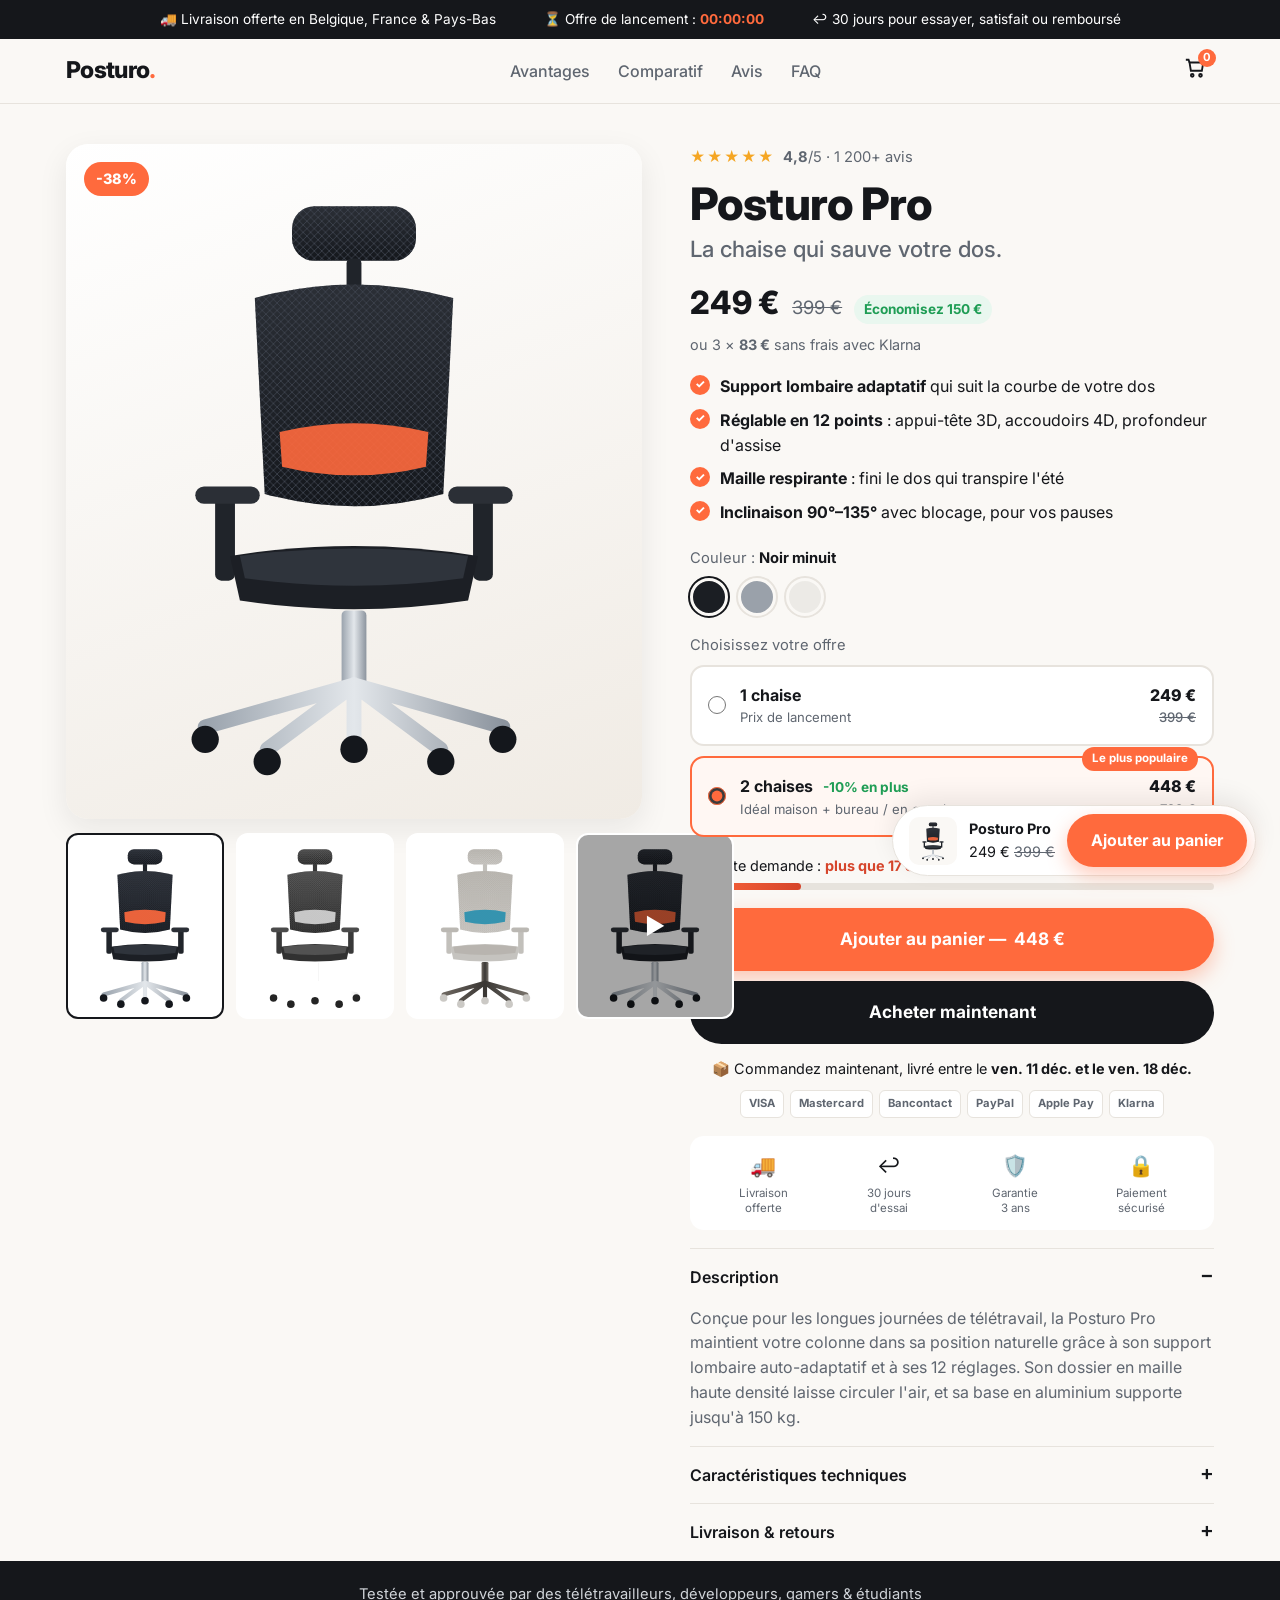
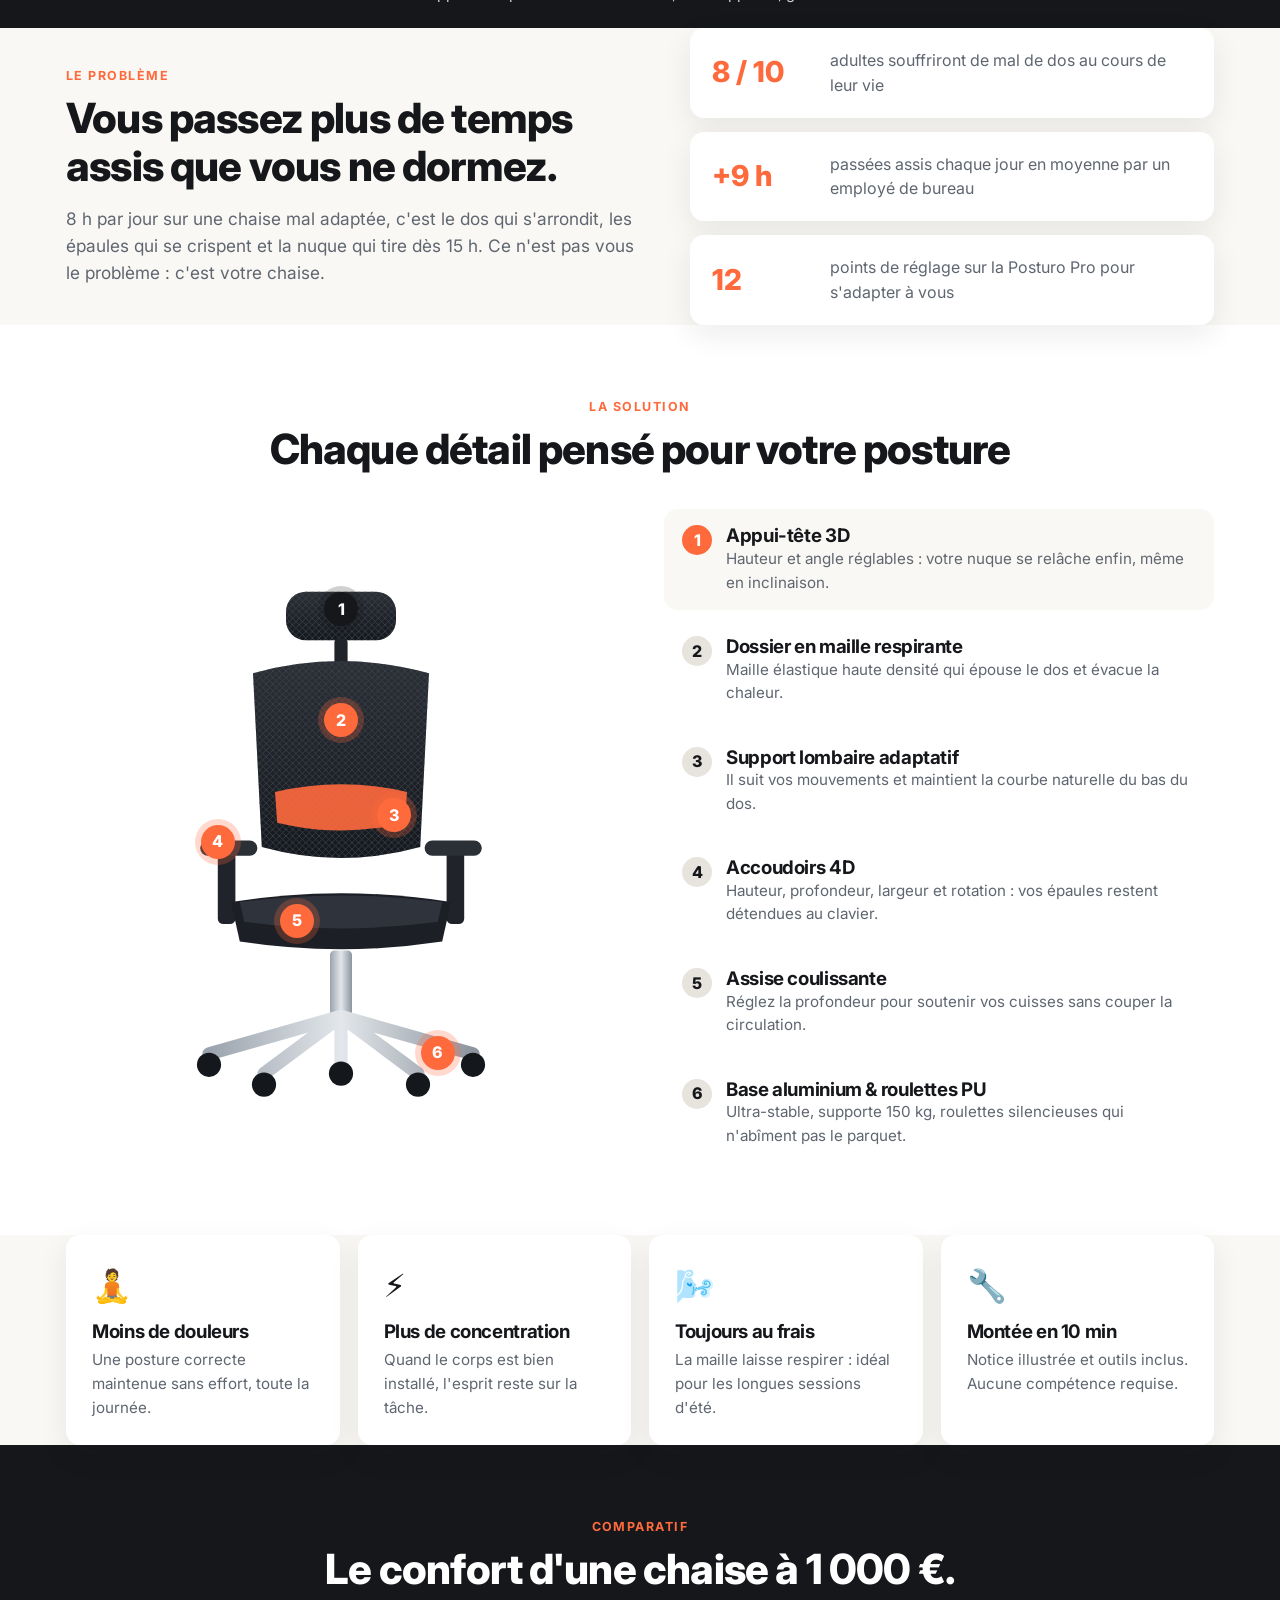
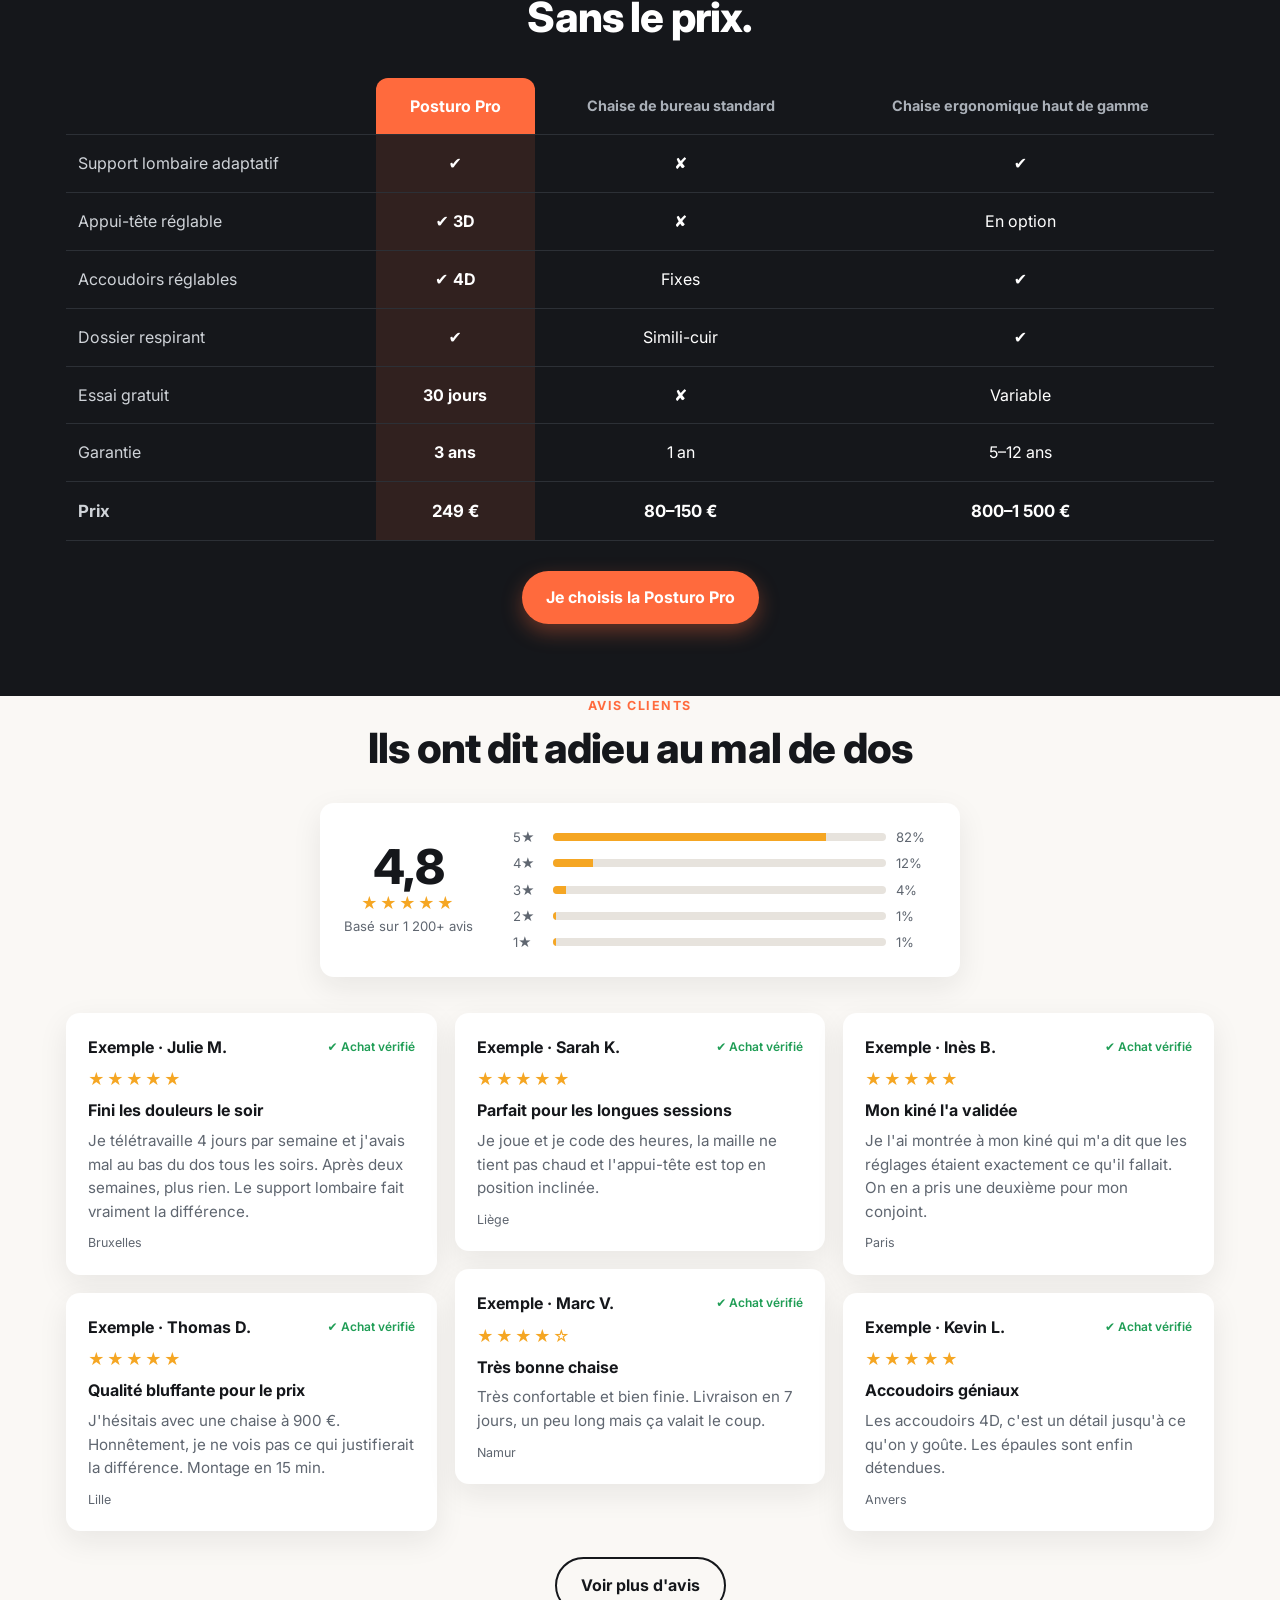
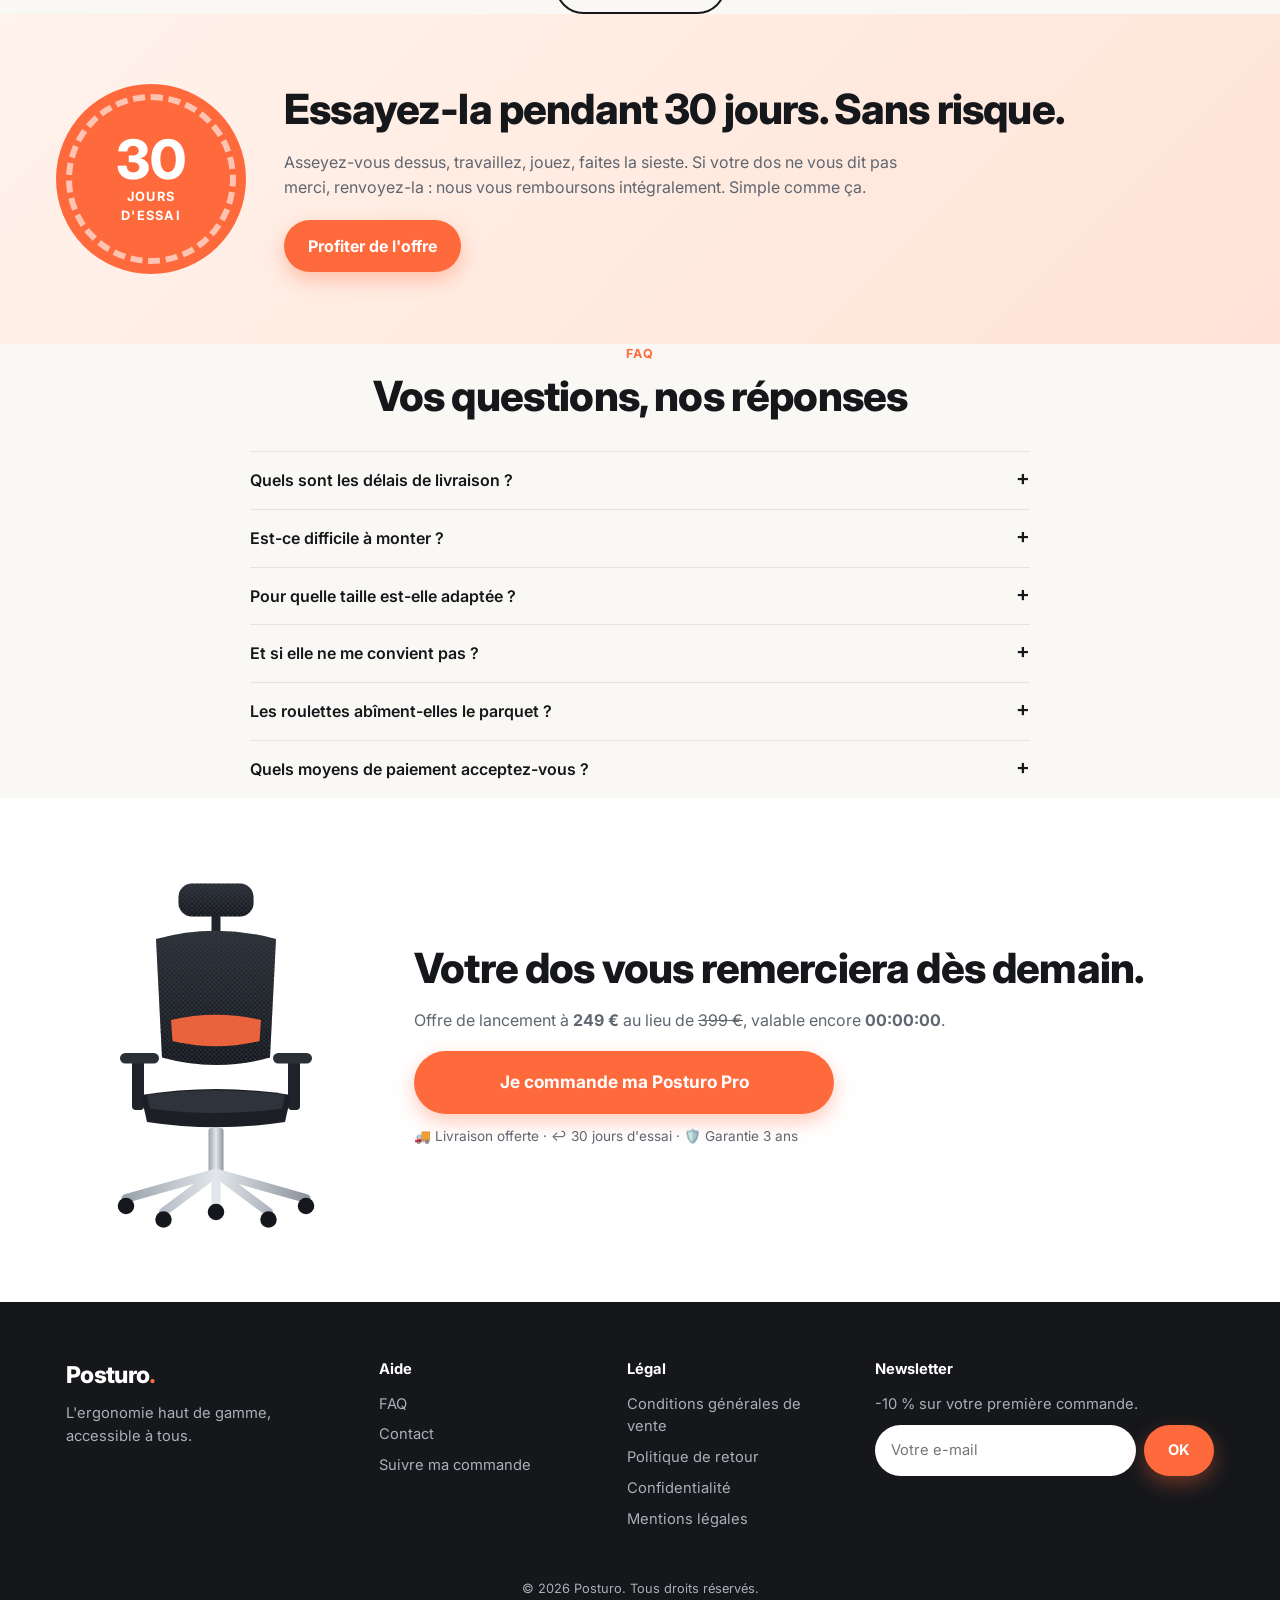
==== index.html @ 5ea4affa "Landing page prototype for ergonomic chair (paused) Co-Authored-By: Claude Opus 5.5 <noreply@anthrop" ====
<!doctype html>
<html lang="fr">
<head>
  <meta charset="utf-8">
  <meta name="viewport" content="width=device-width, initial-scale=1">
  <title>Posturo Pro — Chaise de bureau ergonomique</title>
  <meta name="description" content="Posturo Pro : la chaise de bureau ergonomique réglable en 12 points. Support lombaire adaptatif, appui-tête 3D, accoudoirs 4D. Livraison offerte, 30 jours d'essai, garantie 3 ans.">
  <meta property="og:title" content="Posturo Pro — Dites adieu au mal de dos">
  <meta property="og:description" content="Le confort d'une chaise à 1 000 €, sans le prix. Livraison offerte & 30 jours d'essai.">
  <meta property="og:image" content="assets/chair.svg">
  <link rel="icon" href="assets/chair.svg">
  <link rel="preconnect" href="https://fonts.googleapis.com">
  <link rel="preconnect" href="https://fonts.gstatic.com" crossorigin>
  <link href="https://fonts.googleapis.com/css2?family=Inter:wght@400;500;600;700;800&display=swap" rel="stylesheet">
  <link rel="stylesheet" href="styles.css">
</head>
<body>

  <!-- ===== Barre d'annonce ===== -->
  <div class="announce">
    <div class="announce__track">
      <span>🚚 Livraison offerte en Belgique, France &amp; Pays-Bas</span>
      <span>⏳ Offre de lancement : <strong data-countdown>--:--:--</strong></span>
      <span>↩️ 30 jours pour essayer, satisfait ou remboursé</span>
    </div>
  </div>

  <!-- ===== Header ===== -->
  <header class="header">
    <div class="container header__inner">
      <a href="#" class="logo">Posturo<span>.</span></a>
      <nav class="nav">
        <a href="#avantages">Avantages</a>
        <a href="#comparatif">Comparatif</a>
        <a href="#avis">Avis</a>
        <a href="#faq">FAQ</a>
      </nav>
      <button class="cart-btn" data-open-cart aria-label="Ouvrir le panier">
        <svg width="22" height="22" viewBox="0 0 24 24" fill="none" stroke="currentColor" stroke-width="2"><path d="M6 6h15l-1.5 9h-12z"/><path d="M6 6 5 3H2"/><circle cx="9" cy="20" r="1.5"/><circle cx="18" cy="20" r="1.5"/></svg>
        <span class="cart-count" data-cart-count>0</span>
      </button>
    </div>
  </header>

  <main>
    <!-- ===== Bloc produit (hero) ===== -->
    <section class="product container" id="acheter">
      <div class="gallery">
        <div class="gallery__main" data-gallery-main>
          <span class="badge badge--sale" data-discount-badge>-38%</span>
          <img src="assets/chair.svg" alt="Chaise ergonomique Posturo Pro" data-main-img>
        </div>
        <div class="gallery__thumbs">
          <button class="thumb is-active" data-thumb="assets/chair.svg"><img src="assets/chair.svg" alt=""></button>
          <button class="thumb" data-thumb="assets/chair.svg"><img src="assets/chair.svg" alt="" style="filter:hue-rotate(0) grayscale(1) brightness(1.6)"></button>
          <button class="thumb" data-thumb="assets/chair.svg"><img src="assets/chair.svg" alt="" style="filter:invert(.85)"></button>
          <button class="thumb thumb--video" data-thumb="assets/chair.svg"><img src="assets/chair.svg" alt=""><span>▶</span></button>
        </div>
      </div>

      <div class="buybox">
        <a href="#avis" class="rating">
          <span class="stars">★★★★★</span>
          <span><strong data-rating>4,8</strong>/5 · <span data-review-count>1 200+</span> avis</span>
        </a>
        <h1>Posturo Pro<br><span>La chaise qui sauve votre dos.</span></h1>

        <div class="price">
          <span class="price__now" data-price>249 €</span>
          <span class="price__old" data-compare>399 €</span>
          <span class="price__save" data-save>Économisez 150 €</span>
        </div>
        <p class="klarna">ou 3 × <strong data-installment>83,00 €</strong> sans frais avec Klarna</p>

        <ul class="bullets">
          <li><b>Support lombaire adaptatif</b> qui suit la courbe de votre dos</li>
          <li><b>Réglable en 12 points</b> : appui-tête 3D, accoudoirs 4D, profondeur d'assise</li>
          <li><b>Maille respirante</b> : fini le dos qui transpire l'été</li>
          <li><b>Inclinaison 90°–135°</b> avec blocage, pour vos pauses</li>
        </ul>

        <div class="option">
          <div class="option__label">Couleur : <strong data-color-name>Noir minuit</strong></div>
          <div class="swatches">
            <button class="swatch is-active" style="--c:#1b1e23" data-color="Noir minuit" data-filter="none" aria-label="Noir minuit"></button>
            <button class="swatch" style="--c:#9aa1aa" data-color="Gris perle" data-filter="grayscale(1) brightness(1.6)" aria-label="Gris perle"></button>
            <button class="swatch" style="--c:#eceae6" data-color="Blanc nordique" data-filter="invert(.85)" aria-label="Blanc nordique"></button>
          </div>
        </div>

        <div class="option">
          <div class="option__label">Choisissez votre offre</div>
          <div class="bundles" data-bundles>
            <label class="bundle">
              <input type="radio" name="bundle" value="1">
              <span class="bundle__body">
                <span class="bundle__title">1 chaise</span>
                <span class="bundle__sub">Prix de lancement</span>
              </span>
              <span class="bundle__price" data-bundle-price="1"></span>
            </label>
            <label class="bundle bundle--best">
              <span class="bundle__tag">Le plus populaire</span>
              <input type="radio" name="bundle" value="2" checked>
              <span class="bundle__body">
                <span class="bundle__title">2 chaises <em>-10% en plus</em></span>
                <span class="bundle__sub">Idéal maison + bureau / en couple</span>
              </span>
              <span class="bundle__price" data-bundle-price="2"></span>
            </label>
          </div>
        </div>

        <div class="stock">
          <div class="stock__text">🔥 Forte demande : <strong>plus que <span data-stock>17</span> en stock</strong> à ce prix</div>
          <div class="stock__bar"><span data-stock-bar></span></div>
        </div>

        <button class="btn btn--primary btn--xl" data-add-to-cart>
          Ajouter au panier — <span data-cta-price>448 €</span>
        </button>
        <button class="btn btn--dark btn--xl" data-buy-now>Acheter maintenant</button>

        <p class="delivery">📦 Commandez maintenant, livré entre le <strong data-eta>--</strong></p>

        <div class="pay-icons" aria-label="Moyens de paiement">
          <span>VISA</span><span>Mastercard</span><span>Bancontact</span><span>PayPal</span><span>Apple Pay</span><span>Klarna</span>
        </div>

        <div class="mini-trust">
          <div>🚚<span>Livraison<br>offerte</span></div>
          <div>↩️<span>30 jours<br>d'essai</span></div>
          <div>🛡️<span>Garantie<br>3 ans</span></div>
          <div>🔒<span>Paiement<br>sécurisé</span></div>
        </div>

        <details class="acc" open>
          <summary>Description</summary>
          <p>Conçue pour les longues journées de télétravail, la Posturo Pro maintient votre colonne dans sa position naturelle grâce à son support lombaire auto-adaptatif et à ses 12 réglages. Son dossier en maille haute densité laisse circuler l'air, et sa base en aluminium supporte jusqu'à 150 kg.</p>
        </details>
        <details class="acc">
          <summary>Caractéristiques techniques</summary>
          <table class="specs" data-specs></table>
        </details>
        <details class="acc">
          <summary>Livraison &amp; retours</summary>
          <p>Expédition sous 24–48 h, livraison suivie offerte. Montage en 10 minutes, outils inclus. Vous avez 30 jours après réception pour la tester : si elle ne vous convient pas, on vous rembourse.</p>
        </details>
      </div>
    </section>

    <!-- ===== Logos / réassurance ===== -->
    <section class="press">
      <div class="container press__inner">
        <span>Testée et approuvée par des télétravailleurs, développeurs, gamers &amp; étudiants</span>
      </div>
    </section>

    <!-- ===== Problème / agitation ===== -->
    <section class="pain container">
      <div class="pain__text">
        <p class="eyebrow">Le problème</p>
        <h2>Vous passez plus de temps assis que vous ne dormez.</h2>
        <p>8 h par jour sur une chaise mal adaptée, c'est le dos qui s'arrondit, les épaules qui se crispent et la nuque qui tire dès 15 h. Ce n'est pas vous le problème : c'est votre chaise.</p>
      </div>
      <div class="pain__stats">
        <div class="stat"><strong>8 / 10</strong><span>adultes souffriront de mal de dos au cours de leur vie</span></div>
        <div class="stat"><strong>+9 h</strong><span>passées assis chaque jour en moyenne par un employé de bureau</span></div>
        <div class="stat"><strong>12</strong><span>points de réglage sur la Posturo Pro pour s'adapter à vous</span></div>
      </div>
    </section>

    <!-- ===== Avantages avec points interactifs ===== -->
    <section class="features" id="avantages">
      <div class="container">
        <p class="eyebrow center">La solution</p>
        <h2 class="center">Chaque détail pensé pour votre posture</h2>
        <div class="hotspots">
          <div class="hotspots__img">
            <img src="assets/chair.svg" alt="Schéma de la chaise">
            <button class="spot" style="top:7%;left:50%" data-spot="0">1</button>
            <button class="spot" style="top:28%;left:50%" data-spot="1">2</button>
            <button class="spot" style="top:46%;left:62%" data-spot="2">3</button>
            <button class="spot" style="top:51%;left:22%" data-spot="3">4</button>
            <button class="spot" style="top:66%;left:40%" data-spot="4">5</button>
            <button class="spot" style="top:91%;left:72%" data-spot="5">6</button>
          </div>
          <ol class="hotspots__list" data-spot-list>
            <li class="is-active"><h3>Appui-tête 3D</h3><p>Hauteur et angle réglables : votre nuque se relâche enfin, même en inclinaison.</p></li>
            <li><h3>Dossier en maille respirante</h3><p>Maille élastique haute densité qui épouse le dos et évacue la chaleur.</p></li>
            <li><h3>Support lombaire adaptatif</h3><p>Il suit vos mouvements et maintient la courbe naturelle du bas du dos.</p></li>
            <li><h3>Accoudoirs 4D</h3><p>Hauteur, profondeur, largeur et rotation : vos épaules restent détendues au clavier.</p></li>
            <li><h3>Assise coulissante</h3><p>Réglez la profondeur pour soutenir vos cuisses sans couper la circulation.</p></li>
            <li><h3>Base aluminium &amp; roulettes PU</h3><p>Ultra-stable, supporte 150 kg, roulettes silencieuses qui n'abîment pas le parquet.</p></li>
          </ol>
        </div>
      </div>
    </section>

    <!-- ===== Bénéfices ===== -->
    <section class="benefits container">
      <div class="benefit"><span class="benefit__icon">🧘</span><h3>Moins de douleurs</h3><p>Une posture correcte maintenue sans effort, toute la journée.</p></div>
      <div class="benefit"><span class="benefit__icon">⚡</span><h3>Plus de concentration</h3><p>Quand le corps est bien installé, l'esprit reste sur la tâche.</p></div>
      <div class="benefit"><span class="benefit__icon">🌬️</span><h3>Toujours au frais</h3><p>La maille laisse respirer : idéal pour les longues sessions d'été.</p></div>
      <div class="benefit"><span class="benefit__icon">🔧</span><h3>Montée en 10 min</h3><p>Notice illustrée et outils inclus. Aucune compétence requise.</p></div>
    </section>

    <!-- ===== Comparatif ===== -->
    <section class="compare" id="comparatif">
      <div class="container">
        <p class="eyebrow center">Comparatif</p>
        <h2 class="center">Le confort d'une chaise à 1 000 €.<br>Sans le prix.</h2>
        <div class="table-wrap">
          <table class="compare__table">
            <thead>
              <tr><th></th><th class="us">Posturo Pro</th><th>Chaise de bureau standard</th><th>Chaise ergonomique haut de gamme</th></tr>
            </thead>
            <tbody>
              <tr><td>Support lombaire adaptatif</td><td class="us">✔</td><td>✘</td><td>✔</td></tr>
              <tr><td>Appui-tête réglable</td><td class="us">✔ 3D</td><td>✘</td><td>En option</td></tr>
              <tr><td>Accoudoirs réglables</td><td class="us">✔ 4D</td><td>Fixes</td><td>✔</td></tr>
              <tr><td>Dossier respirant</td><td class="us">✔</td><td>Simili-cuir</td><td>✔</td></tr>
              <tr><td>Essai gratuit</td><td class="us">30 jours</td><td>✘</td><td>Variable</td></tr>
              <tr><td>Garantie</td><td class="us">3 ans</td><td>1 an</td><td>5–12 ans</td></tr>
              <tr class="row-price"><td>Prix</td><td class="us" data-price-cell>249 €</td><td>80–150 €</td><td>800–1 500 €</td></tr>
            </tbody>
          </table>
        </div>
        <div class="center"><a href="#acheter" class="btn btn--primary">Je choisis la Posturo Pro</a></div>
      </div>
    </section>

    <!-- ===== Avis ===== -->
    <!--
      ⚠️ AVIS D'EXEMPLE : remplacez-les par de vrais avis clients (Judge.me, Loox, Trustpilot,
      ou avis importés de la fiche fournisseur) AVANT la mise en ligne. Publier de faux avis est
      interdit dans l'UE (directive Omnibus). Voir README.md.
    -->
    <section class="reviews container" id="avis">
      <p class="eyebrow center">Avis clients</p>
      <h2 class="center">Ils ont dit adieu au mal de dos</h2>
      <div class="reviews__summary">
        <div class="reviews__score">
          <strong data-rating>4,8</strong>
          <span class="stars">★★★★★</span>
          <span>Basé sur <span data-review-count>1 200+</span> avis</span>
        </div>
        <div class="reviews__bars" data-review-bars></div>
      </div>
      <div class="reviews__grid" data-reviews></div>
      <div class="center"><button class="btn btn--ghost" data-more-reviews>Voir plus d'avis</button></div>
    </section>

    <!-- ===== Garantie ===== -->
    <section class="guarantee">
      <div class="container guarantee__inner">
        <div class="seal"><strong>30</strong><span>JOURS<br>D'ESSAI</span></div>
        <div>
          <h2>Essayez-la pendant 30 jours. Sans risque.</h2>
          <p>Asseyez-vous dessus, travaillez, jouez, faites la sieste. Si votre dos ne vous dit pas merci, renvoyez-la : nous vous remboursons intégralement. Simple comme ça.</p>
          <a href="#acheter" class="btn btn--primary">Profiter de l'offre</a>
        </div>
      </div>
    </section>

    <!-- ===== FAQ ===== -->
    <section class="faq container" id="faq">
      <p class="eyebrow center">FAQ</p>
      <h2 class="center">Vos questions, nos réponses</h2>
      <div class="faq__list">
        <details class="acc"><summary>Quels sont les délais de livraison ?</summary><p>Les commandes sont expédiées sous 24–48 h. Comptez 5 à 10 jours ouvrés pour la Belgique, la France et les Pays-Bas. Vous recevez un numéro de suivi par e-mail.</p></details>
        <details class="acc"><summary>Est-ce difficile à monter ?</summary><p>Non : environ 10 minutes avec la notice illustrée et les outils fournis.</p></details>
        <details class="acc"><summary>Pour quelle taille est-elle adaptée ?</summary><p>De 1,55 m à 1,95 m environ, jusqu'à 150 kg, grâce à la hauteur d'assise, la profondeur et l'appui-tête réglables.</p></details>
        <details class="acc"><summary>Et si elle ne me convient pas ?</summary><p>Vous disposez de 30 jours après réception pour nous la retourner et être remboursé. Contactez simplement notre service client.</p></details>
        <details class="acc"><summary>Les roulettes abîment-elles le parquet ?</summary><p>Non, elles sont en polyuréthane (PU) souple et silencieuses, adaptées au parquet, carrelage et moquette.</p></details>
        <details class="acc"><summary>Quels moyens de paiement acceptez-vous ?</summary><p>Carte bancaire, Bancontact, PayPal, Apple Pay et Klarna (paiement en 3 fois sans frais). Paiement 100 % sécurisé.</p></details>
      </div>
    </section>

    <!-- ===== CTA final ===== -->
    <section class="final">
      <div class="container final__inner">
        <img src="assets/chair.svg" alt="">
        <div>
          <h2>Votre dos vous remerciera dès demain.</h2>
          <p>Offre de lancement à <strong data-price>249 €</strong> au lieu de <s data-compare>399 €</s>, valable encore <strong data-countdown>--:--:--</strong>.</p>
          <a href="#acheter" class="btn btn--primary btn--xl">Je commande ma Posturo Pro</a>
          <p class="final__small">🚚 Livraison offerte · ↩️ 30 jours d'essai · 🛡️ Garantie 3 ans</p>
        </div>
      </div>
    </section>
  </main>

  <footer class="footer">
    <div class="container footer__inner">
      <div>
        <a href="#" class="logo logo--light">Posturo<span>.</span></a>
        <p>L'ergonomie haut de gamme, accessible à tous.</p>
      </div>
      <div>
        <h4>Aide</h4>
        <a href="#faq">FAQ</a><a href="mailto:contact@exemple.com">Contact</a><a href="#">Suivre ma commande</a>
      </div>
      <div>
        <h4>Légal</h4>
        <a href="#">Conditions générales de vente</a><a href="#">Politique de retour</a><a href="#">Confidentialité</a><a href="#">Mentions légales</a>
      </div>
      <div>
        <h4>Newsletter</h4>
        <p>-10 % sur votre première commande.</p>
        <form class="newsletter" data-newsletter>
          <input type="email" placeholder="Votre e-mail" required>
          <button class="btn btn--primary">OK</button>
        </form>
      </div>
    </div>
    <p class="footer__copy">© <span data-year></span> Posturo. Tous droits réservés.</p>
  </footer>

  <!-- ===== Barre d'achat collante (mobile & scroll) ===== -->
  <div class="sticky-buy" data-sticky>
    <img src="assets/chair.svg" alt="">
    <div class="sticky-buy__info">
      <strong>Posturo Pro</strong>
      <span><span data-price>249 €</span> <s data-compare>399 €</s></span>
    </div>
    <button class="btn btn--primary" data-add-to-cart>Ajouter au panier</button>
  </div>

  <!-- ===== Panier latéral ===== -->
  <div class="overlay" data-overlay></div>
  <aside class="drawer" data-drawer aria-label="Panier">
    <div class="drawer__head">
      <h3>Votre panier</h3>
      <button data-close-cart aria-label="Fermer">✕</button>
    </div>
    <div class="drawer__ship" data-ship-msg></div>
    <div class="drawer__items" data-cart-items></div>
    <div class="upsell" data-upsell>
      <img src="assets/chair.svg" alt="">
      <div><strong>Repose-pieds ergonomique</strong><span>Complète la posture parfaite · <b data-upsell-price>29 €</b></span></div>
      <button class="btn btn--small" data-add-upsell>+ Ajouter</button>
    </div>
    <div class="drawer__foot">
      <div class="drawer__total"><span>Total</span><strong data-cart-total>0 €</strong></div>
      <button class="btn btn--primary btn--xl" data-checkout>Commander en toute sécurité 🔒</button>
      <p class="drawer__note">Livraison offerte · Paiement sécurisé · 30 jours d'essai</p>
    </div>
  </aside>

  <div class="toast" data-toast></div>

  <script src="script.js"></script>
</body>
</html>
---- styles.css ----
:root{
  --bg:#faf8f5; --surface:#fff; --ink:#15171b; --muted:#5f6670; --line:#e7e3dd;
  --accent:#ff6a3d; --accent-ink:#fff; --dark:#15171b; --green:#1f9d55; --star:#f5a623;
  --radius:14px; --shadow:0 10px 30px rgba(20,22,27,.08);
}
*{box-sizing:border-box;margin:0;padding:0}
html{scroll-behavior:smooth}
body{font-family:Inter,system-ui,sans-serif;background:var(--bg);color:var(--ink);line-height:1.55;-webkit-font-smoothing:antialiased;padding-bottom:84px}
img{max-width:100%;display:block}
a{color:inherit;text-decoration:none}
button{font:inherit;cursor:pointer;border:0;background:none;color:inherit}
.container{max-width:1180px;margin:0 auto;padding:0 16px}
.center{text-align:center}
h1,h2,h3{line-height:1.15;letter-spacing:-.02em}
h2{font-size:clamp(1.7rem,3.6vw,2.6rem);font-weight:800;margin-bottom:1rem}
.eyebrow{text-transform:uppercase;letter-spacing:.12em;font-size:.78rem;font-weight:700;color:var(--accent);margin-bottom:.6rem}
section{padding:72px 0}
section.container{padding-left:16px;padding-right:16px}

/* Buttons */
.btn{display:inline-flex;align-items:center;justify-content:center;gap:.5rem;padding:14px 24px;border-radius:999px;font-weight:700;transition:transform .15s,box-shadow .15s,background .15s}
.btn:hover{transform:translateY(-1px)}
.btn--primary{background:var(--accent);color:var(--accent-ink);box-shadow:0 8px 20px rgba(255,106,61,.35)}
.btn--dark{background:var(--dark);color:#fff}
.btn--ghost{border:2px solid var(--ink);margin-top:24px}
.btn--xl{width:100%;padding:18px;font-size:1.08rem;margin-top:10px}
.btn--small{padding:8px 14px;font-size:.85rem;background:var(--ink);color:#fff}

/* Announcement */
.announce{background:var(--dark);color:#fff;font-size:.85rem;overflow:hidden}
.announce__track{display:flex;justify-content:center;gap:48px;padding:9px 16px;white-space:nowrap}
.announce strong{color:var(--accent)}
@media (max-width:860px){
  .announce__track{justify-content:flex-start;animation:marquee 18s linear infinite}
  @keyframes marquee{from{transform:translateX(0)}to{transform:translateX(-60%)}}
}

/* Header */
.header{position:sticky;top:0;z-index:40;background:rgba(250,248,245,.92);backdrop-filter:blur(10px);border-bottom:1px solid var(--line)}
.header__inner{display:flex;align-items:center;justify-content:space-between;height:64px}
.logo{font-weight:800;font-size:1.45rem;letter-spacing:-.03em}
.logo span{color:var(--accent)}
.logo--light{color:#fff}
.nav{display:flex;gap:28px;font-weight:500;color:var(--muted)}
.nav a:hover{color:var(--ink)}
.cart-btn{position:relative;padding:8px}
.cart-count{position:absolute;top:0;right:-2px;background:var(--accent);color:#fff;font-size:.7rem;font-weight:700;min-width:18px;height:18px;border-radius:9px;display:grid;place-items:center}
@media (max-width:760px){.nav{display:none}}

/* Product */
.product{display:grid;grid-template-columns:1.1fr 1fr;gap:48px;padding-top:40px!important}
.gallery{position:sticky;top:84px;align-self:start}
.gallery__main{position:relative;background:linear-gradient(160deg,#fff,#f0ebe4);border-radius:22px;aspect-ratio:1/1;display:grid;place-items:center;padding:40px;box-shadow:var(--shadow)}
.gallery__main img{max-height:100%;transition:filter .3s}
.badge{position:absolute;top:18px;left:18px;font-weight:800;padding:6px 12px;border-radius:999px;font-size:.9rem}
.badge--sale{background:var(--accent);color:#fff}
.gallery__thumbs{display:grid;grid-template-columns:repeat(4,1fr);gap:12px;margin-top:14px}
.thumb{background:#fff;border:2px solid transparent;border-radius:12px;padding:8px;aspect-ratio:1/1;position:relative}
.thumb.is-active{border-color:var(--ink)}
.thumb--video span{position:absolute;inset:0;display:grid;place-items:center;font-size:1.4rem;color:#fff;background:rgba(0,0,0,.35);border-radius:10px}

.rating{display:inline-flex;gap:8px;align-items:center;font-size:.92rem;color:var(--muted)}
.stars{color:var(--star);letter-spacing:2px}
.buybox h1{font-size:clamp(2rem,4vw,2.8rem);font-weight:800;margin:10px 0 16px}
.buybox h1 span{display:block;font-size:.5em;font-weight:500;color:var(--muted);margin-top:6px;letter-spacing:0}
.price{display:flex;align-items:baseline;gap:12px;flex-wrap:wrap}
.price__now{font-size:2rem;font-weight:800}
.price__old{color:var(--muted);text-decoration:line-through;font-size:1.15rem}
.price__save{background:#e9f7ef;color:var(--green);font-weight:700;font-size:.85rem;padding:4px 10px;border-radius:999px}
.klarna{font-size:.9rem;color:var(--muted);margin:6px 0 18px}
.bullets{list-style:none;display:grid;gap:9px;margin-bottom:22px}
.bullets li{padding-left:30px;position:relative}
.bullets li::before{content:"✓";position:absolute;left:0;top:1px;width:20px;height:20px;border-radius:50%;background:var(--accent);color:#fff;font-size:.72rem;display:grid;place-items:center;font-weight:800}
.option{margin-bottom:18px}
.option__label{font-size:.92rem;margin-bottom:8px;color:var(--muted)}
.option__label strong{color:var(--ink)}
.swatches{display:flex;gap:10px}
.swatch{width:38px;height:38px;border-radius:50%;background:var(--c);border:3px solid var(--bg);outline:2px solid var(--line)}
.swatch.is-active{outline-color:var(--ink)}
.bundles{display:grid;gap:10px}
.bundle{position:relative;display:flex;align-items:center;gap:14px;padding:16px;border:2px solid var(--line);border-radius:var(--radius);background:var(--surface);cursor:pointer;transition:border-color .15s}
.bundle:has(input:checked){border-color:var(--accent);background:#fff7f3}
.bundle input{accent-color:var(--accent);width:18px;height:18px}
.bundle__body{flex:1;display:flex;flex-direction:column}
.bundle__title{font-weight:700}
.bundle__title em{font-style:normal;color:var(--green);font-size:.85rem;margin-left:6px}
.bundle__sub{font-size:.82rem;color:var(--muted)}
.bundle__price{text-align:right;font-weight:800;display:flex;flex-direction:column}
.bundle__price s{font-weight:500;color:var(--muted);font-size:.82rem}
.bundle__tag{position:absolute;top:-11px;right:14px;background:var(--accent);color:#fff;font-size:.72rem;font-weight:700;padding:3px 10px;border-radius:999px}
.stock{margin:6px 0 8px}
.stock__text{font-size:.9rem;margin-bottom:6px}
.stock__text strong{color:#d6452b}
.stock__bar{height:7px;background:var(--line);border-radius:9px;overflow:hidden}
.stock__bar span{display:block;height:100%;width:20%;background:linear-gradient(90deg,#ff6a3d,#d6452b);border-radius:9px}
.delivery{font-size:.9rem;margin:14px 0 10px;text-align:center}
.pay-icons{display:flex;flex-wrap:wrap;gap:6px;justify-content:center;margin-bottom:18px}
.pay-icons span{font-size:.7rem;font-weight:700;border:1px solid var(--line);background:#fff;padding:4px 8px;border-radius:6px;color:var(--muted)}
.mini-trust{display:grid;grid-template-columns:repeat(4,1fr);gap:8px;background:var(--surface);border-radius:var(--radius);padding:14px;margin-bottom:18px;text-align:center;font-size:1.3rem}
.mini-trust span{display:block;font-size:.72rem;color:var(--muted);line-height:1.3;margin-top:4px}
.acc{border-top:1px solid var(--line)}
.acc summary{list-style:none;padding:16px 0;font-weight:600;cursor:pointer;display:flex;justify-content:space-between}
.acc summary::after{content:"+";font-size:1.3rem;line-height:1}
.acc[open] summary::after{content:"−"}
.acc p,.acc table{padding-bottom:16px;color:var(--muted)}
.specs{width:100%;border-collapse:collapse;font-size:.9rem}
.specs td{padding:7px 0;border-bottom:1px dashed var(--line)}
.specs td:last-child{text-align:right;color:var(--ink);font-weight:500}
@media (max-width:900px){.product{grid-template-columns:1fr;gap:28px}.gallery{position:static}}

/* Press */
.press{padding:22px 0;background:var(--dark);color:#cfd3d8;text-align:center;font-size:.92rem}

/* Pain */
.pain{display:grid;grid-template-columns:1.1fr 1fr;gap:48px;align-items:center}
.pain__text p:last-child{color:var(--muted);font-size:1.08rem}
.pain__stats{display:grid;gap:14px}
.stat{background:var(--surface);border-radius:var(--radius);padding:20px 22px;display:flex;gap:18px;align-items:center;box-shadow:var(--shadow)}
.stat strong{font-size:1.8rem;font-weight:800;color:var(--accent);min-width:100px}
.stat span{color:var(--muted)}
@media (max-width:860px){.pain{grid-template-columns:1fr}}

/* Hotspots */
.features{background:var(--surface)}
.hotspots{display:grid;grid-template-columns:1fr 1fr;gap:48px;align-items:center;margin-top:36px}
.hotspots__img{position:relative;max-width:440px;margin:0 auto;width:100%}
.spot{position:absolute;transform:translate(-50%,-50%);width:34px;height:34px;border-radius:50%;background:var(--accent);color:#fff;font-weight:800;box-shadow:0 0 0 6px rgba(255,106,61,.25);animation:pulse 2s infinite}
.spot.is-active{background:var(--ink);box-shadow:0 0 0 6px rgba(21,23,27,.2)}
@keyframes pulse{50%{box-shadow:0 0 0 12px rgba(255,106,61,.08)}}
.hotspots__list{list-style:none;counter-reset:s;display:grid;gap:10px}
.hotspots__list li{counter-increment:s;padding:16px 18px 16px 62px;border-radius:var(--radius);position:relative;cursor:pointer;transition:background .2s}
.hotspots__list li::before{content:counter(s);position:absolute;left:18px;top:16px;width:30px;height:30px;border-radius:50%;background:var(--line);display:grid;place-items:center;font-weight:800}
.hotspots__list li.is-active{background:var(--bg)}
.hotspots__list li.is-active::before{background:var(--accent);color:#fff}
.hotspots__list p{color:var(--muted);font-size:.95rem}
@media (max-width:860px){.hotspots{grid-template-columns:1fr}}

/* Benefits */
.benefits{display:grid;grid-template-columns:repeat(4,1fr);gap:18px}
.benefit{background:var(--surface);padding:26px;border-radius:var(--radius);box-shadow:var(--shadow)}
.benefit__icon{font-size:2rem}
.benefit h3{margin:10px 0 6px}
.benefit p{color:var(--muted);font-size:.95rem}
@media (max-width:900px){.benefits{grid-template-columns:1fr 1fr}}
@media (max-width:520px){.benefits{grid-template-columns:1fr}}

/* Compare */
.compare{background:var(--dark);color:#fff}
.compare .eyebrow{color:var(--accent)}
.table-wrap{overflow-x:auto;margin:36px 0 30px}
.compare__table{width:100%;min-width:620px;border-collapse:collapse;text-align:center}
.compare__table th,.compare__table td{padding:16px 12px;border-bottom:1px solid #2c3036}
.compare__table td:first-child{text-align:left;color:#cfd3d8}
.compare__table th{font-size:.9rem;color:#aab0b8}
.compare__table .us{background:rgba(255,106,61,.12);color:#fff;font-weight:700}
.compare__table th.us{background:var(--accent);color:#fff;border-radius:12px 12px 0 0;font-size:1rem}
.row-price td{font-weight:700;font-size:1.05rem}

/* Reviews */
.reviews__summary{display:grid;grid-template-columns:auto 1fr;gap:40px;align-items:center;max-width:640px;margin:30px auto 36px;background:var(--surface);padding:24px;border-radius:var(--radius);box-shadow:var(--shadow)}
.reviews__score{display:flex;flex-direction:column;align-items:center}
.reviews__score strong{font-size:3rem;font-weight:800;line-height:1}
.reviews__score > span:last-child{font-size:.82rem;color:var(--muted)}
.reviews__bars{display:grid;gap:6px;font-size:.82rem}
.rbar{display:grid;grid-template-columns:30px 1fr 40px;gap:10px;align-items:center;color:var(--muted)}
.rbar div{height:8px;background:var(--line);border-radius:9px;overflow:hidden}
.rbar div span{display:block;height:100%;background:var(--star)}
.reviews__grid{columns:3 280px;column-gap:18px}
.review{break-inside:avoid;background:var(--surface);border-radius:var(--radius);padding:22px;margin-bottom:18px;box-shadow:var(--shadow)}
.review__head{display:flex;justify-content:space-between;align-items:center;margin-bottom:8px}
.review__name{font-weight:700}
.review__verified{font-size:.75rem;color:var(--green);font-weight:600}
.review h4{margin:6px 0}
.review p{color:var(--muted);font-size:.95rem}
.review__meta{font-size:.78rem;color:var(--muted);margin-top:10px}
.review.is-hidden{display:none}
@media (max-width:560px){.reviews__summary{grid-template-columns:1fr;gap:18px}}

/* Guarantee */
.guarantee{background:linear-gradient(135deg,#fff3ec,#ffe3d6)}
.guarantee__inner{display:grid;grid-template-columns:auto 1fr;gap:48px;align-items:center}
.guarantee p{color:var(--muted);margin-bottom:20px;max-width:620px}
.seal{width:170px;height:170px;border-radius:50%;background:var(--accent);color:#fff;display:flex;flex-direction:column;align-items:center;justify-content:center;border:6px dashed rgba(255,255,255,.6);box-shadow:0 0 0 10px var(--accent)}
.seal strong{font-size:3.4rem;line-height:1;font-weight:800}
.seal span{font-size:.8rem;font-weight:700;text-align:center;letter-spacing:.1em}
@media (max-width:700px){.guarantee__inner{grid-template-columns:1fr;justify-items:center;text-align:center}.guarantee p{margin-inline:auto}}

/* FAQ */
.faq__list{max-width:780px;margin:30px auto 0}

/* Final */
.final{background:var(--surface)}
.final__inner{display:grid;grid-template-columns:300px 1fr;gap:48px;align-items:center}
.final p{color:var(--muted);margin-bottom:8px}
.final .btn{max-width:420px}
.final__small{font-size:.85rem;margin-top:12px}
@media (max-width:760px){.final__inner{grid-template-columns:1fr;text-align:center}.final img{max-width:200px;margin:0 auto}.final .btn{margin-inline:auto}}

/* Footer */
.footer{background:var(--dark);color:#aab0b8;padding:56px 0 24px;font-size:.92rem}
.footer__inner{display:grid;grid-template-columns:1.3fr 1fr 1fr 1.3fr;gap:32px}
.footer h4{color:#fff;margin-bottom:12px}
.footer a{display:block;margin-bottom:8px}
.footer a:hover{color:#fff}
.newsletter{display:flex;gap:8px;margin-top:10px}
.newsletter input{flex:1;min-width:0;padding:12px 16px;border-radius:999px;border:0;font:inherit}
.footer__copy{text-align:center;margin-top:40px;font-size:.8rem}
@media (max-width:860px){.footer__inner{grid-template-columns:1fr 1fr}}
@media (max-width:520px){.footer__inner{grid-template-columns:1fr}}

/* Sticky buy */
.sticky-buy{position:fixed;left:0;right:0;bottom:0;z-index:45;background:#fff;border-top:1px solid var(--line);display:flex;align-items:center;gap:12px;padding:10px 16px;box-shadow:0 -8px 24px rgba(0,0,0,.08);transform:translateY(110%);transition:transform .3s}
.sticky-buy.is-visible{transform:none}
.sticky-buy img{width:48px;height:48px;background:var(--bg);border-radius:10px;padding:4px}
.sticky-buy__info{flex:1;display:flex;flex-direction:column;font-size:.9rem}
.sticky-buy__info s{color:var(--muted)}
@media (min-width:900px){.sticky-buy{left:auto;right:24px;bottom:24px;border-radius:999px;border:1px solid var(--line);padding:8px 8px 8px 16px;max-width:460px}}

/* Drawer */
.overlay{position:fixed;inset:0;background:rgba(0,0,0,.45);opacity:0;pointer-events:none;transition:opacity .25s;z-index:60}
.overlay.is-open{opacity:1;pointer-events:auto}
.drawer{position:fixed;top:0;right:0;height:100%;width:min(420px,100%);background:var(--bg);z-index:70;transform:translateX(100%);transition:transform .3s;display:flex;flex-direction:column}
.drawer.is-open{transform:none}
.drawer__head{display:flex;justify-content:space-between;align-items:center;padding:18px 20px;border-bottom:1px solid var(--line)}
.drawer__head button{font-size:1.2rem}
.drawer__ship{padding:14px 20px;font-size:.88rem;background:#e9f7ef;color:var(--green);font-weight:600}
.drawer__items{flex:1;overflow:auto;padding:12px 20px}
.line{display:grid;grid-template-columns:64px 1fr auto;gap:12px;align-items:center;padding:12px 0;border-bottom:1px solid var(--line)}
.line img{background:#fff;border-radius:10px;padding:4px}
.line__name{font-weight:600;font-size:.95rem}
.line__var{font-size:.8rem;color:var(--muted)}
.qty{display:inline-flex;align-items:center;border:1px solid var(--line);border-radius:999px;margin-top:6px}
.qty button{width:28px;height:28px}
.qty span{min-width:20px;text-align:center;font-size:.9rem}
.line__price{font-weight:700;text-align:right}
.line__remove{display:block;font-size:.75rem;color:var(--muted);text-decoration:underline;margin-top:6px}
.empty{padding:40px 0;text-align:center;color:var(--muted)}
.upsell{margin:0 20px 12px;display:grid;grid-template-columns:48px 1fr auto;gap:12px;align-items:center;background:#fff;border:1px dashed var(--accent);border-radius:var(--radius);padding:10px 12px;font-size:.85rem}
.upsell img{background:var(--bg);border-radius:8px;padding:3px}
.upsell span{display:block;color:var(--muted)}
.upsell[hidden]{display:none}
.drawer__foot{padding:16px 20px 22px;border-top:1px solid var(--line);background:#fff}
.drawer__total{display:flex;justify-content:space-between;font-size:1.1rem}
.drawer__note{text-align:center;font-size:.78rem;color:var(--muted);margin-top:10px}

/* Toast */
.toast{position:fixed;left:50%;top:84px;transform:translate(-50%,-20px);background:var(--ink);color:#fff;padding:12px 20px;border-radius:999px;font-size:.9rem;opacity:0;pointer-events:none;transition:.3s;z-index:80}
.toast.is-visible{opacity:1;transform:translate(-50%,0)}
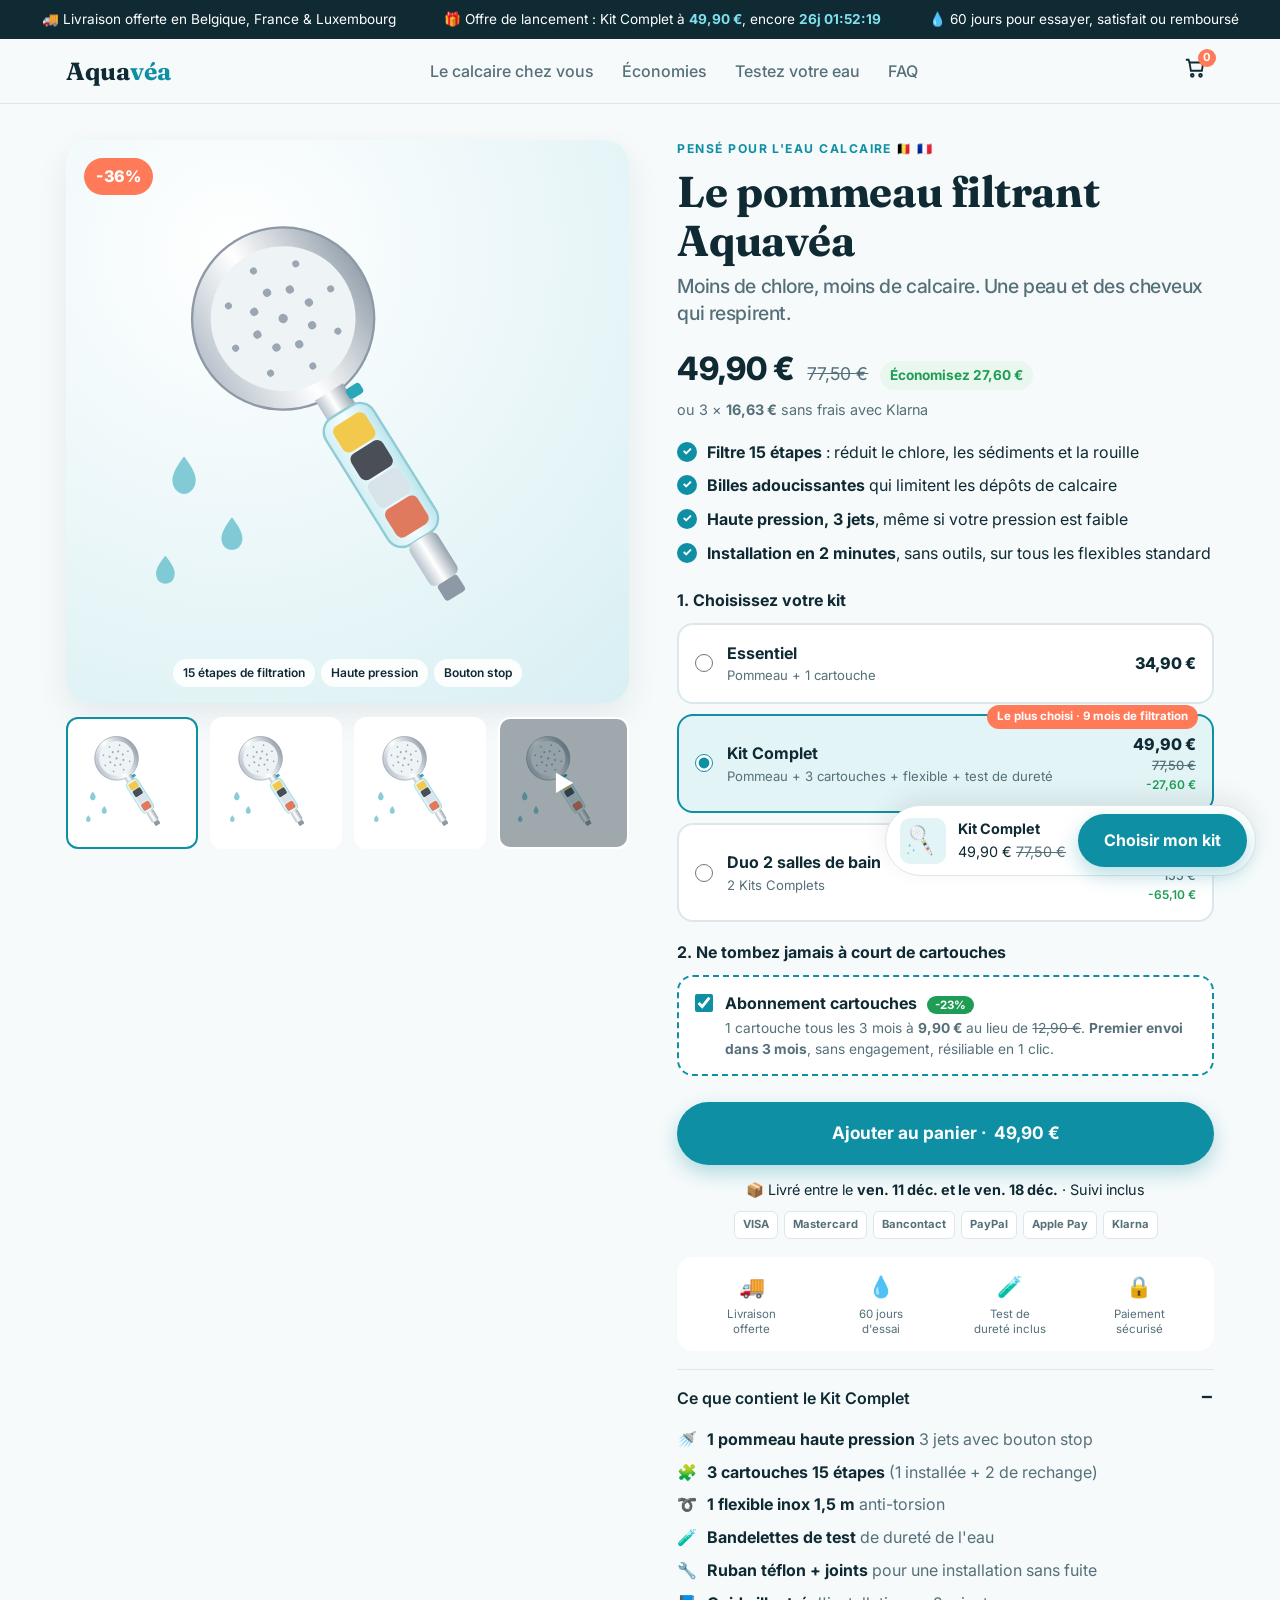
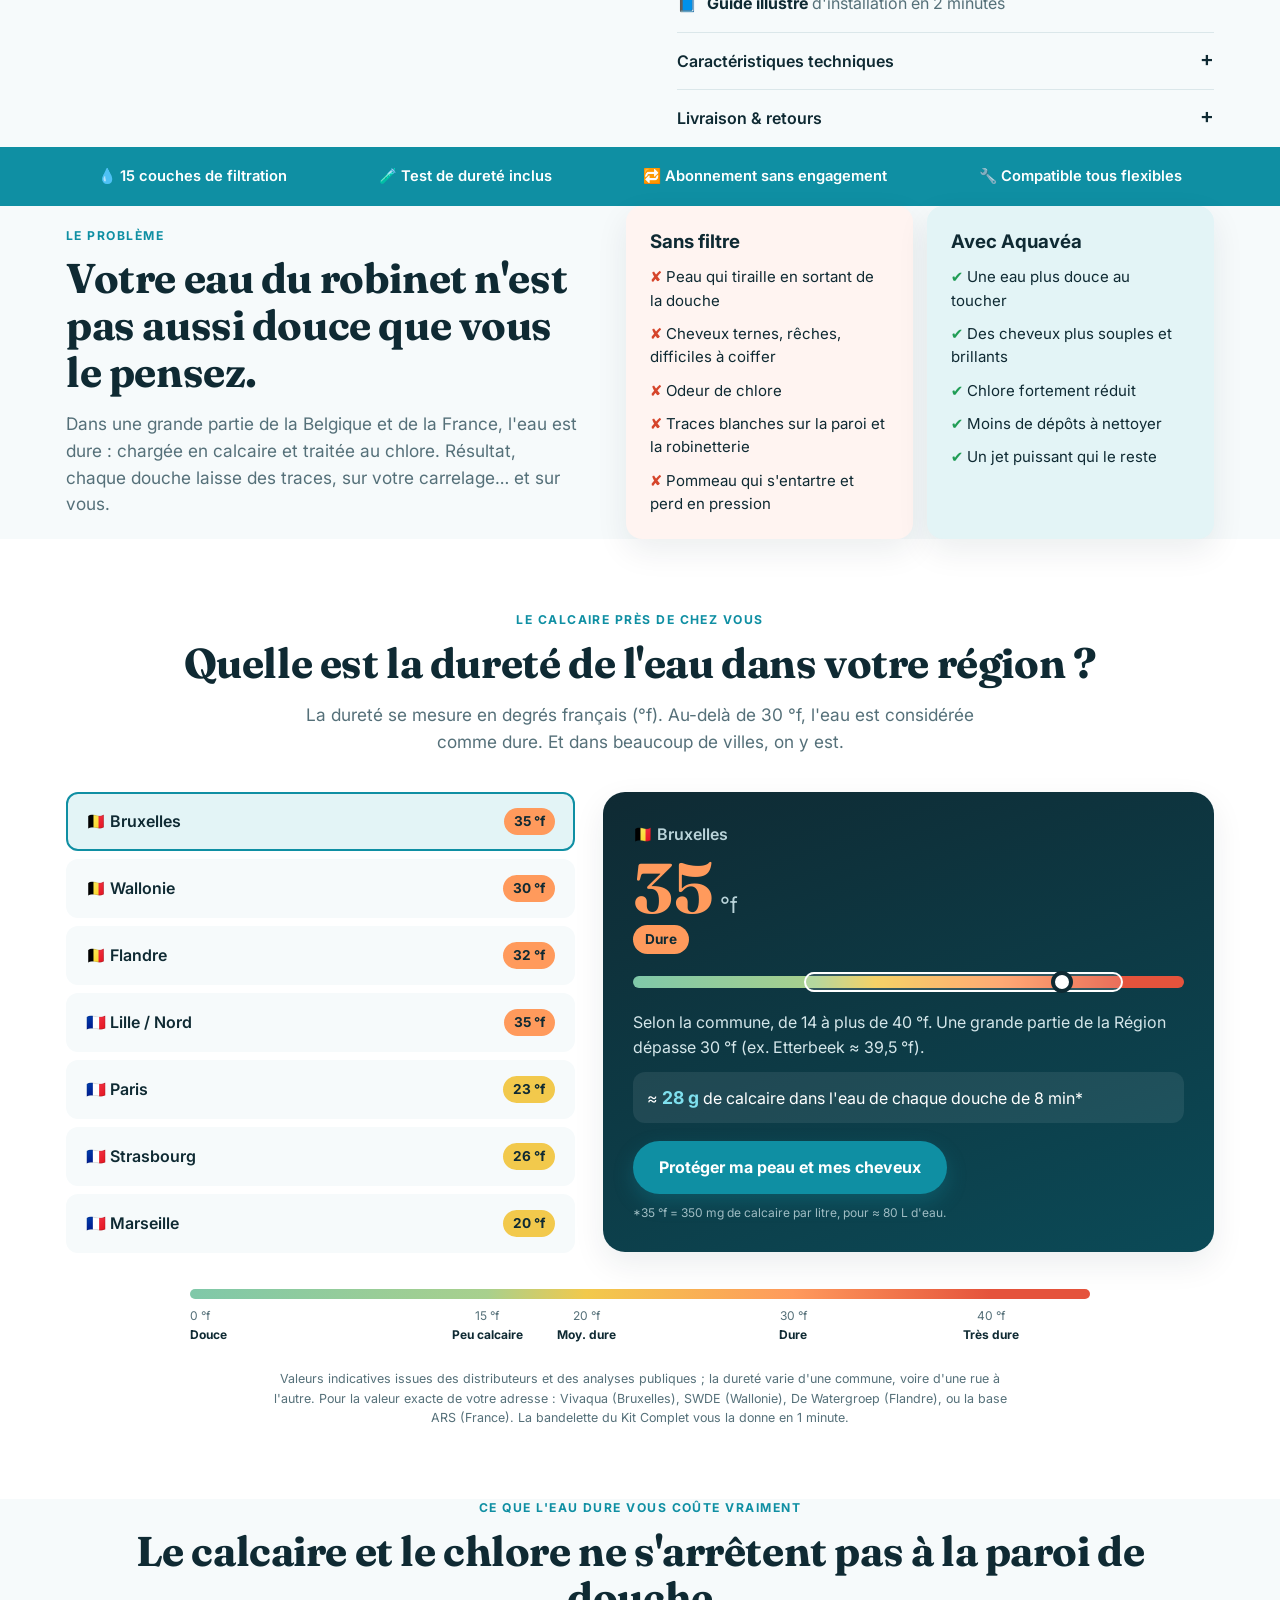
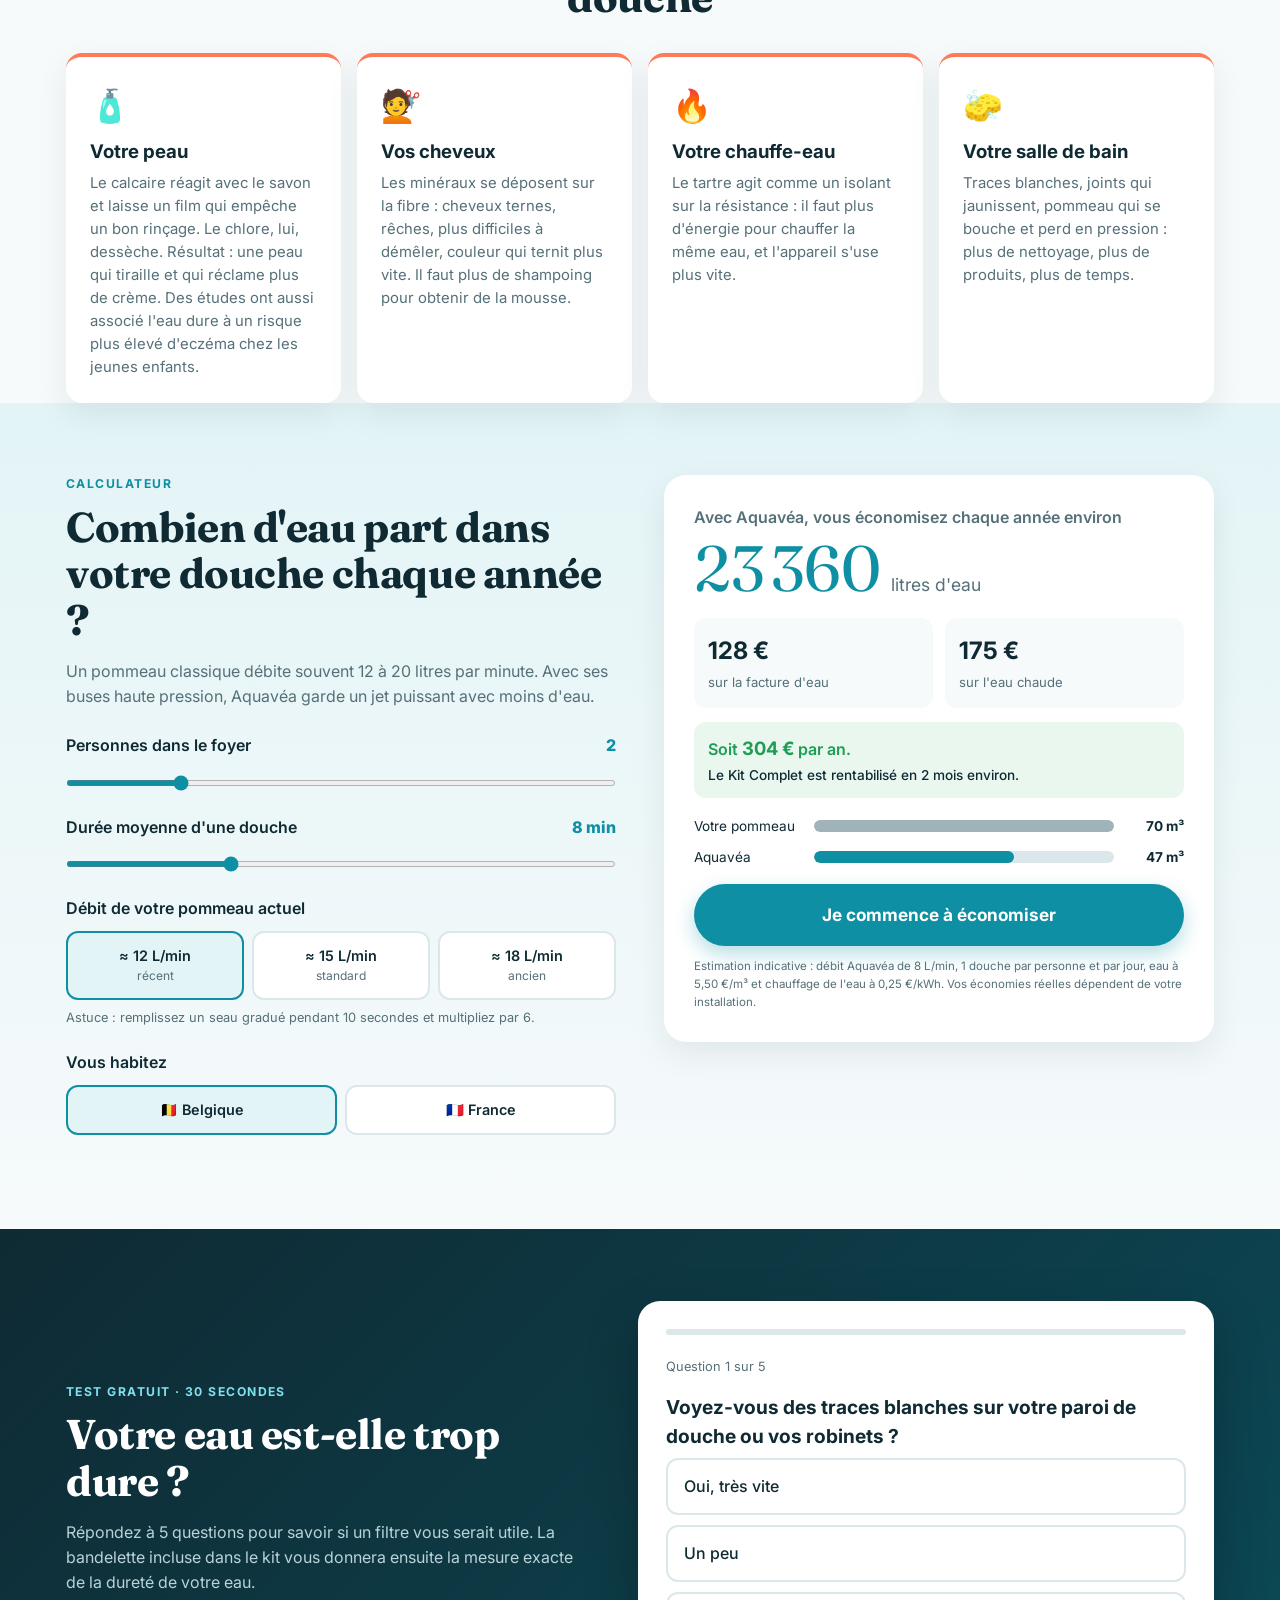
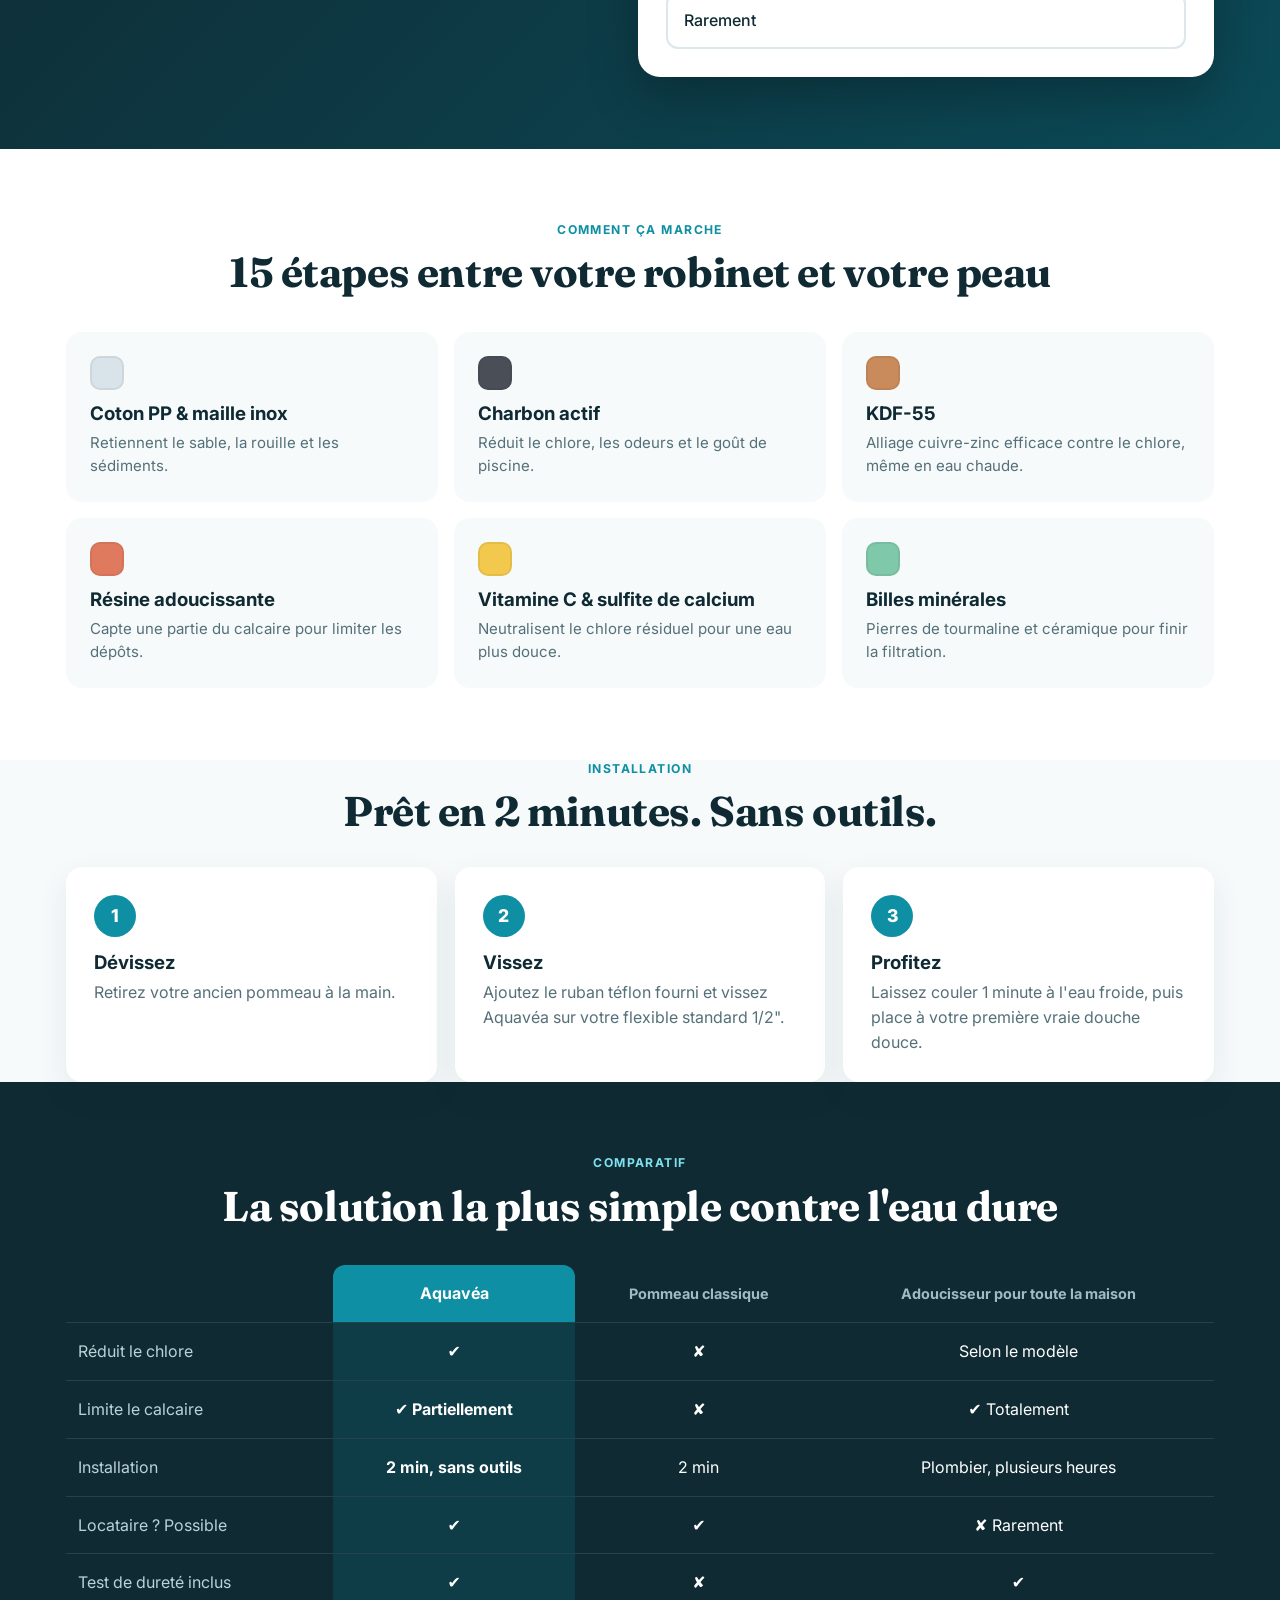
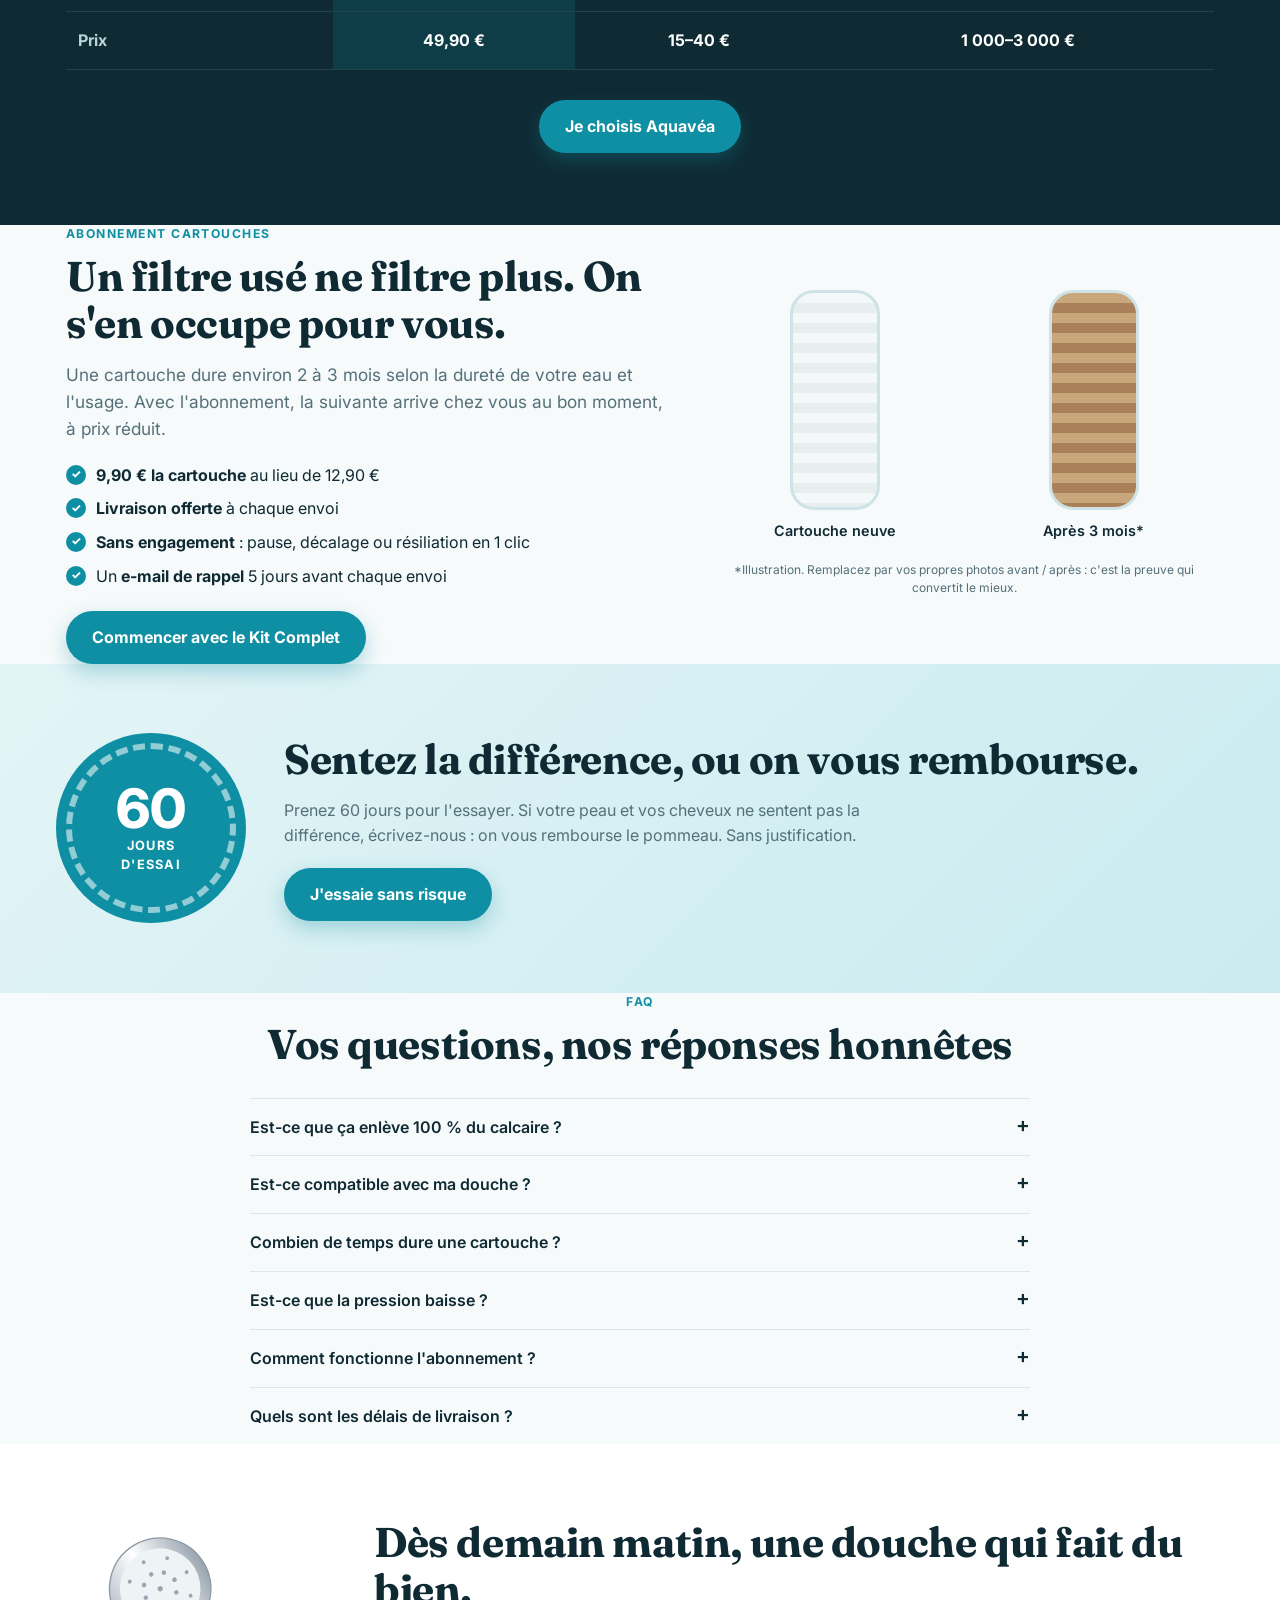
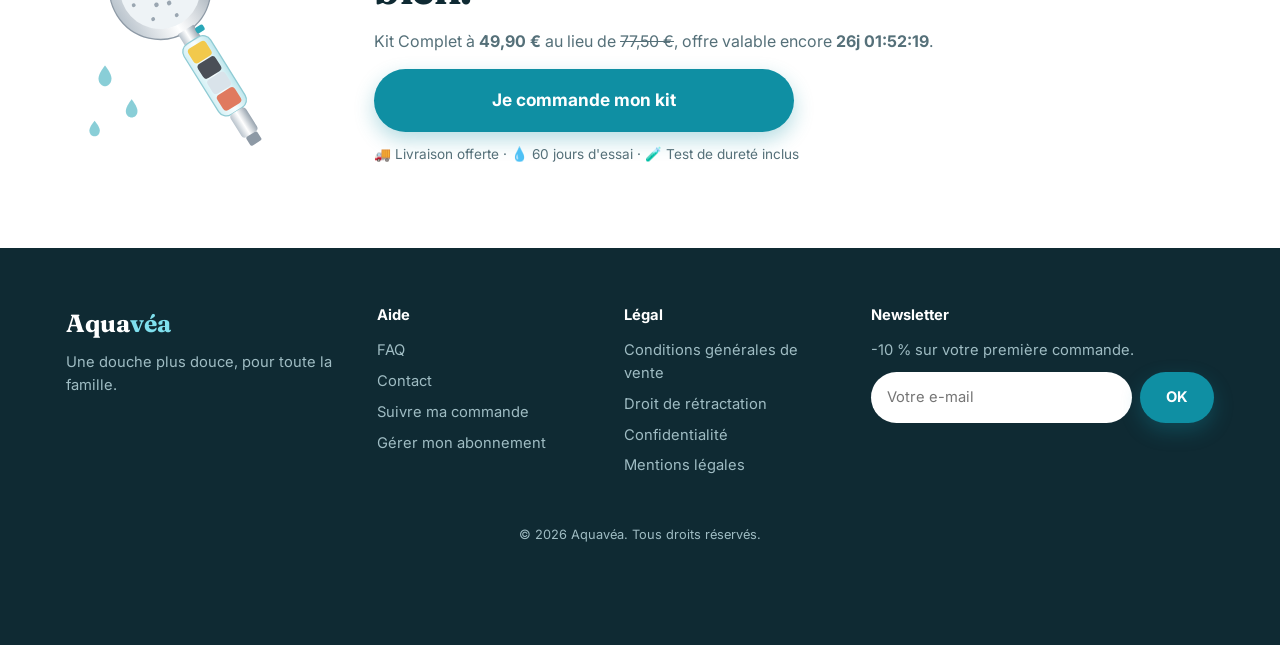
==== commit 64521f22: "Replace chair prototype with Aquavéa filtered shower head store Landing page with kit offers, cartri" ====
--- a/index.html
+++ b/index.html
@@ -3,36 +3,34 @@
 <head>
   <meta charset="utf-8">
   <meta name="viewport" content="width=device-width, initial-scale=1">
-  <title>Posturo Pro — Chaise de bureau ergonomique</title>
-  <meta name="description" content="Posturo Pro : la chaise de bureau ergonomique réglable en 12 points. Support lombaire adaptatif, appui-tête 3D, accoudoirs 4D. Livraison offerte, 30 jours d'essai, garantie 3 ans.">
-  <meta property="og:title" content="Posturo Pro — Dites adieu au mal de dos">
-  <meta property="og:description" content="Le confort d'une chaise à 1 000 €, sans le prix. Livraison offerte & 30 jours d'essai.">
-  <meta property="og:image" content="assets/chair.svg">
-  <link rel="icon" href="assets/chair.svg">
+  <title>Aquavéa — Pommeau de douche filtrant</title>
+  <meta name="description" content="Aquavéa : le pommeau de douche filtrant 15 étapes pensé pour l'eau calcaire belge et française. Moins de chlore, moins de calcaire, une peau et des cheveux plus doux. Test de dureté inclus, 60 jours d'essai.">
+  <meta property="og:title" content="Aquavéa — Votre douche, enfin douce">
+  <meta property="og:description" content="Pommeau filtrant 15 étapes + cartouches + test de dureté. Livraison offerte, 60 jours d'essai.">
+  <meta property="og:image" content="assets/pommeau.svg">
+  <link rel="icon" href="assets/pommeau.svg">
   <link rel="preconnect" href="https://fonts.googleapis.com">
   <link rel="preconnect" href="https://fonts.gstatic.com" crossorigin>
-  <link href="https://fonts.googleapis.com/css2?family=Inter:wght@400;500;600;700;800&display=swap" rel="stylesheet">
+  <link href="https://fonts.googleapis.com/css2?family=Inter:wght@400;500;600;700;800&family=Fraunces:opsz,wght@9..144,600;9..144,700&display=swap" rel="stylesheet">
   <link rel="stylesheet" href="styles.css">
 </head>
 <body>
 
-  <!-- ===== Barre d'annonce ===== -->
   <div class="announce">
     <div class="announce__track">
-      <span>🚚 Livraison offerte en Belgique, France &amp; Pays-Bas</span>
-      <span>⏳ Offre de lancement : <strong data-countdown>--:--:--</strong></span>
-      <span>↩️ 30 jours pour essayer, satisfait ou remboursé</span>
+      <span>🚚 Livraison offerte en Belgique, France &amp; Luxembourg</span>
+      <span>🎁 Offre de lancement : Kit Complet à <strong data-offer-price="complet">--</strong>, encore <strong data-countdown>--</strong></span>
+      <span>💧 60 jours pour essayer, satisfait ou remboursé</span>
     </div>
   </div>
 
-  <!-- ===== Header ===== -->
   <header class="header">
     <div class="container header__inner">
-      <a href="#" class="logo">Posturo<span>.</span></a>
+      <a href="#" class="logo">Aqua<span>véa</span></a>
       <nav class="nav">
-        <a href="#avantages">Avantages</a>
-        <a href="#comparatif">Comparatif</a>
-        <a href="#avis">Avis</a>
+        <a href="#calcaire">Le calcaire chez vous</a>
+        <a href="#economies">Économies</a>
+        <a href="#test">Testez votre eau</a>
         <a href="#faq">FAQ</a>
       </nav>
       <button class="cart-btn" data-open-cart aria-label="Ouvrir le panier">
@@ -43,85 +41,65 @@
   </header>
 
   <main>
-    <!-- ===== Bloc produit (hero) ===== -->
+    <!-- ===================== PRODUIT ===================== -->
     <section class="product container" id="acheter">
       <div class="gallery">
-        <div class="gallery__main" data-gallery-main>
-          <span class="badge badge--sale" data-discount-badge>-38%</span>
-          <img src="assets/chair.svg" alt="Chaise ergonomique Posturo Pro" data-main-img>
+        <div class="gallery__main">
+          <span class="badge" data-badge>-26%</span>
+          <img src="assets/pommeau.svg" alt="Pommeau de douche filtrant Aquavéa" data-main-img>
+          <div class="gallery__chips">
+            <span>15 étapes de filtration</span><span>Haute pression</span><span>Bouton stop</span>
+          </div>
         </div>
         <div class="gallery__thumbs">
-          <button class="thumb is-active" data-thumb="assets/chair.svg"><img src="assets/chair.svg" alt=""></button>
-          <button class="thumb" data-thumb="assets/chair.svg"><img src="assets/chair.svg" alt="" style="filter:hue-rotate(0) grayscale(1) brightness(1.6)"></button>
-          <button class="thumb" data-thumb="assets/chair.svg"><img src="assets/chair.svg" alt="" style="filter:invert(.85)"></button>
-          <button class="thumb thumb--video" data-thumb="assets/chair.svg"><img src="assets/chair.svg" alt=""><span>▶</span></button>
+          <!-- Remplacez par vos vraies photos : assets/photo-1.jpg, etc. -->
+          <button class="thumb is-active" data-thumb="assets/pommeau.svg"><img src="assets/pommeau.svg" alt=""></button>
+          <button class="thumb" data-thumb="assets/pommeau.svg"><img src="assets/pommeau.svg" alt=""></button>
+          <button class="thumb" data-thumb="assets/pommeau.svg"><img src="assets/pommeau.svg" alt=""></button>
+          <button class="thumb thumb--video" data-thumb="assets/pommeau.svg"><img src="assets/pommeau.svg" alt=""><span>▶</span></button>
         </div>
       </div>
 
       <div class="buybox">
-        <a href="#avis" class="rating">
+        <a href="#avis" class="rating" data-rating-link hidden>
           <span class="stars">★★★★★</span>
-          <span><strong data-rating>4,8</strong>/5 · <span data-review-count>1 200+</span> avis</span>
+          <span><strong data-rating></strong>/5 · <span data-review-count></span> avis</span>
         </a>
-        <h1>Posturo Pro<br><span>La chaise qui sauve votre dos.</span></h1>
+        <p class="eyebrow">Pensé pour l'eau calcaire 🇧🇪 🇫🇷</p>
+        <h1>Le pommeau filtrant Aquavéa<span>Moins de chlore, moins de calcaire. Une peau et des cheveux qui respirent.</span></h1>
 
         <div class="price">
-          <span class="price__now" data-price>249 €</span>
-          <span class="price__old" data-compare>399 €</span>
-          <span class="price__save" data-save>Économisez 150 €</span>
-        </div>
-        <p class="klarna">ou 3 × <strong data-installment>83,00 €</strong> sans frais avec Klarna</p>
+          <span class="price__now" data-price>--</span>
+          <span class="price__old" data-compare>--</span>
+          <span class="price__save" data-save>--</span>
+        </div>
+        <p class="klarna">ou 3 × <strong data-installment>--</strong> sans frais avec Klarna</p>
 
         <ul class="bullets">
-          <li><b>Support lombaire adaptatif</b> qui suit la courbe de votre dos</li>
-          <li><b>Réglable en 12 points</b> : appui-tête 3D, accoudoirs 4D, profondeur d'assise</li>
-          <li><b>Maille respirante</b> : fini le dos qui transpire l'été</li>
-          <li><b>Inclinaison 90°–135°</b> avec blocage, pour vos pauses</li>
+          <li><b>Filtre 15 étapes</b> : réduit le chlore, les sédiments et la rouille</li>
+          <li><b>Billes adoucissantes</b> qui limitent les dépôts de calcaire</li>
+          <li><b>Haute pression, 3 jets</b>, même si votre pression est faible</li>
+          <li><b>Installation en 2 minutes</b>, sans outils, sur tous les flexibles standard</li>
         </ul>
 
         <div class="option">
-          <div class="option__label">Couleur : <strong data-color-name>Noir minuit</strong></div>
-          <div class="swatches">
-            <button class="swatch is-active" style="--c:#1b1e23" data-color="Noir minuit" data-filter="none" aria-label="Noir minuit"></button>
-            <button class="swatch" style="--c:#9aa1aa" data-color="Gris perle" data-filter="grayscale(1) brightness(1.6)" aria-label="Gris perle"></button>
-            <button class="swatch" style="--c:#eceae6" data-color="Blanc nordique" data-filter="invert(.85)" aria-label="Blanc nordique"></button>
-          </div>
+          <div class="option__label">1. Choisissez votre kit</div>
+          <div class="bundles" data-bundles></div>
         </div>
 
         <div class="option">
-          <div class="option__label">Choisissez votre offre</div>
-          <div class="bundles" data-bundles>
-            <label class="bundle">
-              <input type="radio" name="bundle" value="1">
-              <span class="bundle__body">
-                <span class="bundle__title">1 chaise</span>
-                <span class="bundle__sub">Prix de lancement</span>
-              </span>
-              <span class="bundle__price" data-bundle-price="1"></span>
-            </label>
-            <label class="bundle bundle--best">
-              <span class="bundle__tag">Le plus populaire</span>
-              <input type="radio" name="bundle" value="2" checked>
-              <span class="bundle__body">
-                <span class="bundle__title">2 chaises <em>-10% en plus</em></span>
-                <span class="bundle__sub">Idéal maison + bureau / en couple</span>
-              </span>
-              <span class="bundle__price" data-bundle-price="2"></span>
-            </label>
-          </div>
-        </div>
-
-        <div class="stock">
-          <div class="stock__text">🔥 Forte demande : <strong>plus que <span data-stock>17</span> en stock</strong> à ce prix</div>
-          <div class="stock__bar"><span data-stock-bar></span></div>
-        </div>
-
-        <button class="btn btn--primary btn--xl" data-add-to-cart>
-          Ajouter au panier — <span data-cta-price>448 €</span>
-        </button>
-        <button class="btn btn--dark btn--xl" data-buy-now>Acheter maintenant</button>
-
-        <p class="delivery">📦 Commandez maintenant, livré entre le <strong data-eta>--</strong></p>
+          <div class="option__label">2. Ne tombez jamais à court de cartouches</div>
+          <label class="sub">
+            <input type="checkbox" data-sub-toggle checked>
+            <span class="sub__body">
+              <span class="sub__title">Abonnement cartouches <em data-sub-saving>-23%</em></span>
+              <span class="sub__text">1 cartouche tous les 3 mois à <b data-sub-price>--</b> au lieu de <s data-cartridge-price>--</s>. <b>Premier envoi dans 3 mois</b>, sans engagement, résiliable en 1 clic.</span>
+            </span>
+          </label>
+        </div>
+
+        <button class="btn btn--primary btn--xl" data-add-to-cart>Ajouter au panier · <span data-cta-price>--</span></button>
+        <p class="delivery">📦 Livré entre le <strong data-eta>--</strong> · Suivi inclus</p>
 
         <div class="pay-icons" aria-label="Moyens de paiement">
           <span>VISA</span><span>Mastercard</span><span>Bancontact</span><span>PayPal</span><span>Apple Pay</span><span>Klarna</span>
@@ -129,14 +107,14 @@
 
         <div class="mini-trust">
           <div>🚚<span>Livraison<br>offerte</span></div>
-          <div>↩️<span>30 jours<br>d'essai</span></div>
-          <div>🛡️<span>Garantie<br>3 ans</span></div>
+          <div>💧<span>60 jours<br>d'essai</span></div>
+          <div>🧪<span>Test de<br>dureté inclus</span></div>
           <div>🔒<span>Paiement<br>sécurisé</span></div>
         </div>
 
         <details class="acc" open>
-          <summary>Description</summary>
-          <p>Conçue pour les longues journées de télétravail, la Posturo Pro maintient votre colonne dans sa position naturelle grâce à son support lombaire auto-adaptatif et à ses 12 réglages. Son dossier en maille haute densité laisse circuler l'air, et sa base en aluminium supporte jusqu'à 150 kg.</p>
+          <summary>Ce que contient le Kit Complet</summary>
+          <ul class="kit-list" data-kit-list></ul>
         </details>
         <details class="acc">
           <summary>Caractéristiques techniques</summary>
@@ -144,148 +122,271 @@
         </details>
         <details class="acc">
           <summary>Livraison &amp; retours</summary>
-          <p>Expédition sous 24–48 h, livraison suivie offerte. Montage en 10 minutes, outils inclus. Vous avez 30 jours après réception pour la tester : si elle ne vous convient pas, on vous rembourse.</p>
+          <p>Livraison suivie offerte. Vous avez 60 jours après réception pour l'essayer : si vous ne sentez pas la différence, renvoyez-le et on vous rembourse le pommeau.</p>
         </details>
       </div>
     </section>
 
-    <!-- ===== Logos / réassurance ===== -->
-    <section class="press">
-      <div class="container press__inner">
-        <span>Testée et approuvée par des télétravailleurs, développeurs, gamers &amp; étudiants</span>
-      </div>
-    </section>
-
-    <!-- ===== Problème / agitation ===== -->
+    <!-- ===================== BANDEAU ===================== -->
+    <section class="strip">
+      <div class="container strip__inner">
+        <span>💧 15 couches de filtration</span><span>🧪 Test de dureté inclus</span><span>🔁 Abonnement sans engagement</span><span>🔧 Compatible tous flexibles</span>
+      </div>
+    </section>
+
+    <!-- ===================== PROBLÈME ===================== -->
     <section class="pain container">
-      <div class="pain__text">
+      <div>
         <p class="eyebrow">Le problème</p>
-        <h2>Vous passez plus de temps assis que vous ne dormez.</h2>
-        <p>8 h par jour sur une chaise mal adaptée, c'est le dos qui s'arrondit, les épaules qui se crispent et la nuque qui tire dès 15 h. Ce n'est pas vous le problème : c'est votre chaise.</p>
-      </div>
-      <div class="pain__stats">
-        <div class="stat"><strong>8 / 10</strong><span>adultes souffriront de mal de dos au cours de leur vie</span></div>
-        <div class="stat"><strong>+9 h</strong><span>passées assis chaque jour en moyenne par un employé de bureau</span></div>
-        <div class="stat"><strong>12</strong><span>points de réglage sur la Posturo Pro pour s'adapter à vous</span></div>
-      </div>
-    </section>
-
-    <!-- ===== Avantages avec points interactifs ===== -->
-    <section class="features" id="avantages">
+        <h2>Votre eau du robinet n'est pas aussi douce que vous le pensez.</h2>
+        <p class="lead">Dans une grande partie de la Belgique et de la France, l'eau est dure : chargée en calcaire et traitée au chlore. Résultat, chaque douche laisse des traces, sur votre carrelage… et sur vous.</p>
+      </div>
+      <div class="vs">
+        <div class="vs__col vs__col--bad">
+          <h3>Sans filtre</h3>
+          <ul>
+            <li>Peau qui tiraille en sortant de la douche</li>
+            <li>Cheveux ternes, rêches, difficiles à coiffer</li>
+            <li>Odeur de chlore</li>
+            <li>Traces blanches sur la paroi et la robinetterie</li>
+            <li>Pommeau qui s'entartre et perd en pression</li>
+          </ul>
+        </div>
+        <div class="vs__col vs__col--good">
+          <h3>Avec Aquavéa</h3>
+          <ul>
+            <li>Une eau plus douce au toucher</li>
+            <li>Des cheveux plus souples et brillants</li>
+            <li>Chlore fortement réduit</li>
+            <li>Moins de dépôts à nettoyer</li>
+            <li>Un jet puissant qui le reste</li>
+          </ul>
+        </div>
+      </div>
+    </section>
+
+    <!-- ===================== CALCAIRE PAR RÉGION ===================== -->
+    <section class="hardness" id="calcaire">
       <div class="container">
-        <p class="eyebrow center">La solution</p>
-        <h2 class="center">Chaque détail pensé pour votre posture</h2>
-        <div class="hotspots">
-          <div class="hotspots__img">
-            <img src="assets/chair.svg" alt="Schéma de la chaise">
-            <button class="spot" style="top:7%;left:50%" data-spot="0">1</button>
-            <button class="spot" style="top:28%;left:50%" data-spot="1">2</button>
-            <button class="spot" style="top:46%;left:62%" data-spot="2">3</button>
-            <button class="spot" style="top:51%;left:22%" data-spot="3">4</button>
-            <button class="spot" style="top:66%;left:40%" data-spot="4">5</button>
-            <button class="spot" style="top:91%;left:72%" data-spot="5">6</button>
-          </div>
-          <ol class="hotspots__list" data-spot-list>
-            <li class="is-active"><h3>Appui-tête 3D</h3><p>Hauteur et angle réglables : votre nuque se relâche enfin, même en inclinaison.</p></li>
-            <li><h3>Dossier en maille respirante</h3><p>Maille élastique haute densité qui épouse le dos et évacue la chaleur.</p></li>
-            <li><h3>Support lombaire adaptatif</h3><p>Il suit vos mouvements et maintient la courbe naturelle du bas du dos.</p></li>
-            <li><h3>Accoudoirs 4D</h3><p>Hauteur, profondeur, largeur et rotation : vos épaules restent détendues au clavier.</p></li>
-            <li><h3>Assise coulissante</h3><p>Réglez la profondeur pour soutenir vos cuisses sans couper la circulation.</p></li>
-            <li><h3>Base aluminium &amp; roulettes PU</h3><p>Ultra-stable, supporte 150 kg, roulettes silencieuses qui n'abîment pas le parquet.</p></li>
-          </ol>
-        </div>
-      </div>
-    </section>
-
-    <!-- ===== Bénéfices ===== -->
-    <section class="benefits container">
-      <div class="benefit"><span class="benefit__icon">🧘</span><h3>Moins de douleurs</h3><p>Une posture correcte maintenue sans effort, toute la journée.</p></div>
-      <div class="benefit"><span class="benefit__icon">⚡</span><h3>Plus de concentration</h3><p>Quand le corps est bien installé, l'esprit reste sur la tâche.</p></div>
-      <div class="benefit"><span class="benefit__icon">🌬️</span><h3>Toujours au frais</h3><p>La maille laisse respirer : idéal pour les longues sessions d'été.</p></div>
-      <div class="benefit"><span class="benefit__icon">🔧</span><h3>Montée en 10 min</h3><p>Notice illustrée et outils inclus. Aucune compétence requise.</p></div>
-    </section>
-
-    <!-- ===== Comparatif ===== -->
-    <section class="compare" id="comparatif">
+        <p class="eyebrow center">Le calcaire près de chez vous</p>
+        <h2 class="center">Quelle est la dureté de l'eau dans votre région ?</h2>
+        <p class="lead center hardness__lead">La dureté se mesure en degrés français (°f). Au-delà de 30 °f, l'eau est considérée comme dure. Et dans beaucoup de villes, on y est.</p>
+        <div class="hardness__wrap">
+          <div class="hardness__list" role="tablist" data-regions></div>
+          <div class="hardness__card" data-region-card></div>
+        </div>
+        <div class="scale">
+          <div class="scale__bar"></div>
+          <div class="scale__labels"><span style="left:0%">0 °f<br><b>Douce</b></span><span style="left:33%">15 °f<br><b>Peu calcaire</b></span><span style="left:44%">20 °f<br><b>Moy. dure</b></span><span style="left:67%">30 °f<br><b>Dure</b></span><span style="left:89%">40 °f<br><b>Très dure</b></span></div>
+        </div>
+        <p class="sources">Valeurs indicatives issues des distributeurs et des analyses publiques ; la dureté varie d'une commune, voire d'une rue à l'autre. Pour la valeur exacte de votre adresse : Vivaqua (Bruxelles), SWDE (Wallonie), De Watergroep (Flandre), ou la base ARS (France). La bandelette du Kit Complet vous la donne en 1 minute.</p>
+      </div>
+    </section>
+
+    <!-- ===================== MÉFAITS ===================== -->
+    <section class="harm container" id="mefaits">
+      <p class="eyebrow center">Ce que l'eau dure vous coûte vraiment</p>
+      <h2 class="center">Le calcaire et le chlore ne s'arrêtent pas à la paroi de douche</h2>
+      <div class="harm__grid">
+        <article class="harm__card">
+          <span class="harm__icon">🧴</span>
+          <h3>Votre peau</h3>
+          <p>Le calcaire réagit avec le savon et laisse un film qui empêche un bon rinçage. Le chlore, lui, dessèche. Résultat : une peau qui tiraille et qui réclame plus de crème. Des études ont aussi associé l'eau dure à un risque plus élevé d'eczéma chez les jeunes enfants.</p>
+        </article>
+        <article class="harm__card">
+          <span class="harm__icon">💇</span>
+          <h3>Vos cheveux</h3>
+          <p>Les minéraux se déposent sur la fibre : cheveux ternes, rêches, plus difficiles à démêler, couleur qui ternit plus vite. Il faut plus de shampoing pour obtenir de la mousse.</p>
+        </article>
+        <article class="harm__card">
+          <span class="harm__icon">🔥</span>
+          <h3>Votre chauffe-eau</h3>
+          <p>Le tartre agit comme un isolant sur la résistance : il faut plus d'énergie pour chauffer la même eau, et l'appareil s'use plus vite.</p>
+        </article>
+        <article class="harm__card">
+          <span class="harm__icon">🧽</span>
+          <h3>Votre salle de bain</h3>
+          <p>Traces blanches, joints qui jaunissent, pommeau qui se bouche et perd en pression : plus de nettoyage, plus de produits, plus de temps.</p>
+        </article>
+      </div>
+    </section>
+
+    <!-- ===================== CALCULATEUR ===================== -->
+    <section class="calc" id="economies">
+      <div class="container calc__inner">
+        <div>
+          <p class="eyebrow">Calculateur</p>
+          <h2>Combien d'eau part dans votre douche chaque année ?</h2>
+          <p class="calc__intro">Un pommeau classique débite souvent 12 à 20 litres par minute. Avec ses buses haute pression, Aquavéa garde un jet puissant avec moins d'eau.</p>
+          <div class="field">
+            <label for="c-people">Personnes dans le foyer <output data-out="people">2</output></label>
+            <input type="range" id="c-people" min="1" max="6" value="2" data-calc="people">
+          </div>
+          <div class="field">
+            <label for="c-min">Durée moyenne d'une douche <output data-out="min">8 min</output></label>
+            <input type="range" id="c-min" min="3" max="20" value="8" data-calc="min">
+          </div>
+          <div class="field">
+            <label>Débit de votre pommeau actuel</label>
+            <div class="seg" data-calc-flow>
+              <button data-flow="12" class="is-active">≈ 12 L/min<small>récent</small></button>
+              <button data-flow="15">≈ 15 L/min<small>standard</small></button>
+              <button data-flow="18">≈ 18 L/min<small>ancien</small></button>
+            </div>
+            <p class="field__hint">Astuce : remplissez un seau gradué pendant 10 secondes et multipliez par 6.</p>
+          </div>
+          <div class="field">
+            <label>Vous habitez</label>
+            <div class="seg" data-calc-country>
+              <button data-country="BE" class="is-active">🇧🇪 Belgique</button>
+              <button data-country="FR">🇫🇷 France</button>
+            </div>
+          </div>
+        </div>
+        <div class="calc__result">
+          <p class="calc__label">Avec Aquavéa, vous économisez chaque année environ</p>
+          <div class="calc__big"><span data-res="liters">--</span><small>litres d'eau</small></div>
+          <div class="calc__row">
+            <div><strong data-res="water">--</strong><span>sur la facture d'eau</span></div>
+            <div><strong data-res="energy">--</strong><span>sur l'eau chaude</span></div>
+          </div>
+          <div class="calc__total">Soit <strong data-res="total">--</strong> par an. <span data-res="payback"></span></div>
+          <div class="calc__bars">
+            <div><span>Votre pommeau</span><div class="bar"><i data-bar="now"></i></div><b data-res="now">--</b></div>
+            <div><span>Aquavéa</span><div class="bar bar--us"><i data-bar="us"></i></div><b data-res="us">--</b></div>
+          </div>
+          <a href="#acheter" class="btn btn--primary btn--xl">Je commence à économiser</a>
+          <p class="calc__note">Estimation indicative : débit Aquavéa de <span data-res="flow">--</span> L/min, 1 douche par personne et par jour, eau à <span data-res="pw">--</span>/m³ et chauffage de l'eau à <span data-res="pe">--</span>/kWh. Vos économies réelles dépendent de votre installation.</p>
+        </div>
+      </div>
+    </section>
+
+    <!-- ===================== QUIZ ===================== -->
+    <section class="quiz" id="test">
+      <div class="container quiz__inner">
+        <div class="quiz__intro">
+          <p class="eyebrow">Test gratuit · 30 secondes</p>
+          <h2>Votre eau est-elle trop dure ?</h2>
+          <p>Répondez à 5 questions pour savoir si un filtre vous serait utile. La bandelette incluse dans le kit vous donnera ensuite la mesure exacte de la dureté de votre eau.</p>
+        </div>
+        <div class="quiz__card" data-quiz>
+          <div class="quiz__progress"><span data-quiz-bar></span></div>
+          <div data-quiz-body></div>
+        </div>
+      </div>
+    </section>
+
+    <!-- ===================== COMMENT ÇA MARCHE ===================== -->
+    <section class="layers" id="comment">
+      <div class="container">
+        <p class="eyebrow center">Comment ça marche</p>
+        <h2 class="center">15 étapes entre votre robinet et votre peau</h2>
+        <div class="layers__grid">
+          <div class="layer"><span class="dot" style="--c:#d9e3ea"></span><h3>Coton PP &amp; maille inox</h3><p>Retiennent le sable, la rouille et les sédiments.</p></div>
+          <div class="layer"><span class="dot" style="--c:#4a4f57"></span><h3>Charbon actif</h3><p>Réduit le chlore, les odeurs et le goût de piscine.</p></div>
+          <div class="layer"><span class="dot" style="--c:#c98b5b"></span><h3>KDF-55</h3><p>Alliage cuivre-zinc efficace contre le chlore, même en eau chaude.</p></div>
+          <div class="layer"><span class="dot" style="--c:#e07a5f"></span><h3>Résine adoucissante</h3><p>Capte une partie du calcaire pour limiter les dépôts.</p></div>
+          <div class="layer"><span class="dot" style="--c:#f2c94c"></span><h3>Vitamine C &amp; sulfite de calcium</h3><p>Neutralisent le chlore résiduel pour une eau plus douce.</p></div>
+          <div class="layer"><span class="dot" style="--c:#7fc8a9"></span><h3>Billes minérales</h3><p>Pierres de tourmaline et céramique pour finir la filtration.</p></div>
+        </div>
+      </div>
+    </section>
+
+    <!-- ===================== INSTALLATION ===================== -->
+    <section class="steps container">
+      <p class="eyebrow center">Installation</p>
+      <h2 class="center">Prêt en 2 minutes. Sans outils.</h2>
+      <div class="steps__grid">
+        <div class="step"><span>1</span><h3>Dévissez</h3><p>Retirez votre ancien pommeau à la main.</p></div>
+        <div class="step"><span>2</span><h3>Vissez</h3><p>Ajoutez le ruban téflon fourni et vissez Aquavéa sur votre flexible standard 1/2".</p></div>
+        <div class="step"><span>3</span><h3>Profitez</h3><p>Laissez couler 1 minute à l'eau froide, puis place à votre première vraie douche douce.</p></div>
+      </div>
+    </section>
+
+    <!-- ===================== COMPARATIF ===================== -->
+    <section class="compare">
       <div class="container">
         <p class="eyebrow center">Comparatif</p>
-        <h2 class="center">Le confort d'une chaise à 1 000 €.<br>Sans le prix.</h2>
+        <h2 class="center">La solution la plus simple contre l'eau dure</h2>
         <div class="table-wrap">
           <table class="compare__table">
-            <thead>
-              <tr><th></th><th class="us">Posturo Pro</th><th>Chaise de bureau standard</th><th>Chaise ergonomique haut de gamme</th></tr>
-            </thead>
+            <thead><tr><th></th><th class="us">Aquavéa</th><th>Pommeau classique</th><th>Adoucisseur pour toute la maison</th></tr></thead>
             <tbody>
-              <tr><td>Support lombaire adaptatif</td><td class="us">✔</td><td>✘</td><td>✔</td></tr>
-              <tr><td>Appui-tête réglable</td><td class="us">✔ 3D</td><td>✘</td><td>En option</td></tr>
-              <tr><td>Accoudoirs réglables</td><td class="us">✔ 4D</td><td>Fixes</td><td>✔</td></tr>
-              <tr><td>Dossier respirant</td><td class="us">✔</td><td>Simili-cuir</td><td>✔</td></tr>
-              <tr><td>Essai gratuit</td><td class="us">30 jours</td><td>✘</td><td>Variable</td></tr>
-              <tr><td>Garantie</td><td class="us">3 ans</td><td>1 an</td><td>5–12 ans</td></tr>
-              <tr class="row-price"><td>Prix</td><td class="us" data-price-cell>249 €</td><td>80–150 €</td><td>800–1 500 €</td></tr>
+              <tr><td>Réduit le chlore</td><td class="us">✔</td><td>✘</td><td>Selon le modèle</td></tr>
+              <tr><td>Limite le calcaire</td><td class="us">✔ Partiellement</td><td>✘</td><td>✔ Totalement</td></tr>
+              <tr><td>Installation</td><td class="us">2 min, sans outils</td><td>2 min</td><td>Plombier, plusieurs heures</td></tr>
+              <tr><td>Locataire ? Possible</td><td class="us">✔</td><td>✔</td><td>✘ Rarement</td></tr>
+              <tr><td>Test de dureté inclus</td><td class="us">✔</td><td>✘</td><td>✔</td></tr>
+              <tr class="row-price"><td>Prix</td><td class="us" data-offer-price="complet">--</td><td>15–40 €</td><td>1 000–3 000 €</td></tr>
             </tbody>
           </table>
         </div>
-        <div class="center"><a href="#acheter" class="btn btn--primary">Je choisis la Posturo Pro</a></div>
-      </div>
-    </section>
-
-    <!-- ===== Avis ===== -->
-    <!--
-      ⚠️ AVIS D'EXEMPLE : remplacez-les par de vrais avis clients (Judge.me, Loox, Trustpilot,
-      ou avis importés de la fiche fournisseur) AVANT la mise en ligne. Publier de faux avis est
-      interdit dans l'UE (directive Omnibus). Voir README.md.
-    -->
-    <section class="reviews container" id="avis">
+        <div class="center"><a href="#acheter" class="btn btn--primary">Je choisis Aquavéa</a></div>
+      </div>
+    </section>
+
+    <!-- ===================== ABONNEMENT ===================== -->
+    <section class="subscribe container" id="abonnement">
+      <div class="subscribe__text">
+        <p class="eyebrow">Abonnement cartouches</p>
+        <h2>Un filtre usé ne filtre plus. On s'en occupe pour vous.</h2>
+        <p class="lead">Une cartouche dure environ 2 à 3 mois selon la dureté de votre eau et l'usage. Avec l'abonnement, la suivante arrive chez vous au bon moment, à prix réduit.</p>
+        <ul class="bullets">
+          <li><b><span data-sub-price>--</span> la cartouche</b> au lieu de <span data-cartridge-price>--</span></li>
+          <li><b>Livraison offerte</b> à chaque envoi</li>
+          <li><b>Sans engagement</b> : pause, décalage ou résiliation en 1 clic</li>
+          <li>Un <b>e-mail de rappel</b> 5 jours avant chaque envoi</li>
+        </ul>
+        <a href="#acheter" class="btn btn--primary">Commencer avec le Kit Complet</a>
+      </div>
+      <div class="cartridges">
+        <div class="cartridge cartridge--new"><div class="cartridge__body"></div><span>Cartouche neuve</span></div>
+        <div class="cartridge cartridge--used"><div class="cartridge__body"></div><span>Après 3 mois*</span></div>
+        <p class="cartridges__note">*Illustration. Remplacez par vos propres photos avant / après : c'est la preuve qui convertit le mieux.</p>
+      </div>
+    </section>
+
+    <!-- ===================== AVIS (masqué tant que CONFIG.reviews est vide) ===================== -->
+    <section class="reviews container" id="avis" data-reviews-section hidden>
       <p class="eyebrow center">Avis clients</p>
-      <h2 class="center">Ils ont dit adieu au mal de dos</h2>
-      <div class="reviews__summary">
-        <div class="reviews__score">
-          <strong data-rating>4,8</strong>
-          <span class="stars">★★★★★</span>
-          <span>Basé sur <span data-review-count>1 200+</span> avis</span>
-        </div>
-        <div class="reviews__bars" data-review-bars></div>
-      </div>
+      <h2 class="center">Ils ont sauté le pas</h2>
       <div class="reviews__grid" data-reviews></div>
-      <div class="center"><button class="btn btn--ghost" data-more-reviews>Voir plus d'avis</button></div>
-    </section>
-
-    <!-- ===== Garantie ===== -->
+    </section>
+
+    <!-- ===================== GARANTIE ===================== -->
     <section class="guarantee">
       <div class="container guarantee__inner">
-        <div class="seal"><strong>30</strong><span>JOURS<br>D'ESSAI</span></div>
+        <div class="seal"><strong>60</strong><span>JOURS<br>D'ESSAI</span></div>
         <div>
-          <h2>Essayez-la pendant 30 jours. Sans risque.</h2>
-          <p>Asseyez-vous dessus, travaillez, jouez, faites la sieste. Si votre dos ne vous dit pas merci, renvoyez-la : nous vous remboursons intégralement. Simple comme ça.</p>
-          <a href="#acheter" class="btn btn--primary">Profiter de l'offre</a>
-        </div>
-      </div>
-    </section>
-
-    <!-- ===== FAQ ===== -->
+          <h2>Sentez la différence, ou on vous rembourse.</h2>
+          <p>Prenez 60 jours pour l'essayer. Si votre peau et vos cheveux ne sentent pas la différence, écrivez-nous : on vous rembourse le pommeau. Sans justification.</p>
+          <a href="#acheter" class="btn btn--primary">J'essaie sans risque</a>
+        </div>
+      </div>
+    </section>
+
+    <!-- ===================== FAQ ===================== -->
     <section class="faq container" id="faq">
       <p class="eyebrow center">FAQ</p>
-      <h2 class="center">Vos questions, nos réponses</h2>
+      <h2 class="center">Vos questions, nos réponses honnêtes</h2>
       <div class="faq__list">
-        <details class="acc"><summary>Quels sont les délais de livraison ?</summary><p>Les commandes sont expédiées sous 24–48 h. Comptez 5 à 10 jours ouvrés pour la Belgique, la France et les Pays-Bas. Vous recevez un numéro de suivi par e-mail.</p></details>
-        <details class="acc"><summary>Est-ce difficile à monter ?</summary><p>Non : environ 10 minutes avec la notice illustrée et les outils fournis.</p></details>
-        <details class="acc"><summary>Pour quelle taille est-elle adaptée ?</summary><p>De 1,55 m à 1,95 m environ, jusqu'à 150 kg, grâce à la hauteur d'assise, la profondeur et l'appui-tête réglables.</p></details>
-        <details class="acc"><summary>Et si elle ne me convient pas ?</summary><p>Vous disposez de 30 jours après réception pour nous la retourner et être remboursé. Contactez simplement notre service client.</p></details>
-        <details class="acc"><summary>Les roulettes abîment-elles le parquet ?</summary><p>Non, elles sont en polyuréthane (PU) souple et silencieuses, adaptées au parquet, carrelage et moquette.</p></details>
-        <details class="acc"><summary>Quels moyens de paiement acceptez-vous ?</summary><p>Carte bancaire, Bancontact, PayPal, Apple Pay et Klarna (paiement en 3 fois sans frais). Paiement 100 % sécurisé.</p></details>
-      </div>
-    </section>
-
-    <!-- ===== CTA final ===== -->
+        <details class="acc"><summary>Est-ce que ça enlève 100 % du calcaire ?</summary><p>Non, et méfiez-vous de ceux qui le promettent. Seul un adoucisseur installé sur toute la maison retire tout le calcaire. Aquavéa réduit fortement le chlore et limite une partie du calcaire grâce à sa résine. Plus votre eau est dure, plus il faut changer la cartouche souvent.</p></details>
+        <details class="acc"><summary>Est-ce compatible avec ma douche ?</summary><p>Oui si votre flexible a un raccord standard 1/2" (G1/2), ce qui est le cas de la quasi-totalité des douches en Belgique et en France. Un flexible est aussi inclus dans le Kit Complet si le vôtre est abîmé.</p></details>
+        <details class="acc"><summary>Combien de temps dure une cartouche ?</summary><p>Environ 2 à 3 mois pour un foyer de 2 personnes, selon la dureté de l'eau. Quand l'eau sort moins vite ou que l'odeur de chlore revient, c'est le moment de la changer.</p></details>
+        <details class="acc"><summary>Est-ce que la pression baisse ?</summary><p>Non. La tête haute pression est conçue pour compenser la filtration, et le bouton stop permet de couper l'eau pendant que vous vous savonnez.</p></details>
+        <details class="acc"><summary>Comment fonctionne l'abonnement ?</summary><p>Vous recevez 1 cartouche tous les 3 mois, la première 3 mois après votre commande. Vous pouvez mettre en pause, décaler ou résilier à tout moment depuis votre compte ou par e-mail.</p></details>
+        <details class="acc"><summary>Quels sont les délais de livraison ?</summary><p>Comptez 5 à 10 jours ouvrés en Belgique, en France et au Luxembourg. Vous recevez un lien de suivi par e-mail dès l'expédition.</p></details>
+      </div>
+    </section>
+
     <section class="final">
       <div class="container final__inner">
-        <img src="assets/chair.svg" alt="">
+        <img src="assets/pommeau.svg" alt="">
         <div>
-          <h2>Votre dos vous remerciera dès demain.</h2>
-          <p>Offre de lancement à <strong data-price>249 €</strong> au lieu de <s data-compare>399 €</s>, valable encore <strong data-countdown>--:--:--</strong>.</p>
-          <a href="#acheter" class="btn btn--primary btn--xl">Je commande ma Posturo Pro</a>
-          <p class="final__small">🚚 Livraison offerte · ↩️ 30 jours d'essai · 🛡️ Garantie 3 ans</p>
+          <h2>Dès demain matin, une douche qui fait du bien.</h2>
+          <p>Kit Complet à <strong data-offer-price="complet">--</strong> au lieu de <s data-offer-value="complet">--</s>, offre valable encore <strong data-countdown>--</strong>.</p>
+          <a href="#acheter" class="btn btn--primary btn--xl">Je commande mon kit</a>
+          <p class="final__small">🚚 Livraison offerte · 💧 60 jours d'essai · 🧪 Test de dureté inclus</p>
         </div>
       </div>
     </section>
@@ -293,63 +394,42 @@
 
   <footer class="footer">
     <div class="container footer__inner">
+      <div><a href="#" class="logo logo--light">Aqua<span>véa</span></a><p>Une douche plus douce, pour toute la famille.</p></div>
+      <div><h4>Aide</h4><a href="#faq">FAQ</a><a href="mailto:contact@exemple.com">Contact</a><a href="#">Suivre ma commande</a><a href="#">Gérer mon abonnement</a></div>
+      <div><h4>Légal</h4><a href="#">Conditions générales de vente</a><a href="#">Droit de rétractation</a><a href="#">Confidentialité</a><a href="#">Mentions légales</a></div>
       <div>
-        <a href="#" class="logo logo--light">Posturo<span>.</span></a>
-        <p>L'ergonomie haut de gamme, accessible à tous.</p>
-      </div>
-      <div>
-        <h4>Aide</h4>
-        <a href="#faq">FAQ</a><a href="mailto:contact@exemple.com">Contact</a><a href="#">Suivre ma commande</a>
-      </div>
-      <div>
-        <h4>Légal</h4>
-        <a href="#">Conditions générales de vente</a><a href="#">Politique de retour</a><a href="#">Confidentialité</a><a href="#">Mentions légales</a>
-      </div>
-      <div>
-        <h4>Newsletter</h4>
-        <p>-10 % sur votre première commande.</p>
-        <form class="newsletter" data-newsletter>
-          <input type="email" placeholder="Votre e-mail" required>
-          <button class="btn btn--primary">OK</button>
-        </form>
+        <h4>Newsletter</h4><p>-10 % sur votre première commande.</p>
+        <form class="newsletter" data-newsletter><input type="email" placeholder="Votre e-mail" required><button class="btn btn--primary">OK</button></form>
       </div>
     </div>
-    <p class="footer__copy">© <span data-year></span> Posturo. Tous droits réservés.</p>
+    <p class="footer__copy">© <span data-year></span> Aquavéa. Tous droits réservés.</p>
   </footer>
 
-  <!-- ===== Barre d'achat collante (mobile & scroll) ===== -->
   <div class="sticky-buy" data-sticky>
-    <img src="assets/chair.svg" alt="">
-    <div class="sticky-buy__info">
-      <strong>Posturo Pro</strong>
-      <span><span data-price>249 €</span> <s data-compare>399 €</s></span>
-    </div>
-    <button class="btn btn--primary" data-add-to-cart>Ajouter au panier</button>
+    <img src="assets/pommeau.svg" alt="">
+    <div class="sticky-buy__info"><strong>Kit Complet</strong><span><span data-offer-price="complet">--</span> <s data-offer-value="complet">--</s></span></div>
+    <a href="#acheter" class="btn btn--primary">Choisir mon kit</a>
   </div>
 
-  <!-- ===== Panier latéral ===== -->
   <div class="overlay" data-overlay></div>
   <aside class="drawer" data-drawer aria-label="Panier">
-    <div class="drawer__head">
-      <h3>Votre panier</h3>
-      <button data-close-cart aria-label="Fermer">✕</button>
-    </div>
-    <div class="drawer__ship" data-ship-msg></div>
+    <div class="drawer__head"><h3>Votre panier</h3><button data-close-cart aria-label="Fermer">✕</button></div>
+    <div class="drawer__ship">🎉 Livraison offerte sur votre commande</div>
     <div class="drawer__items" data-cart-items></div>
-    <div class="upsell" data-upsell>
-      <img src="assets/chair.svg" alt="">
-      <div><strong>Repose-pieds ergonomique</strong><span>Complète la posture parfaite · <b data-upsell-price>29 €</b></span></div>
+    <div class="upsell" data-upsell hidden>
+      <img src="assets/pommeau.svg" alt="">
+      <div><strong>Cartouche supplémentaire</strong><span>Pour être tranquille plus longtemps · <b data-cartridge-price>--</b></span></div>
       <button class="btn btn--small" data-add-upsell>+ Ajouter</button>
     </div>
     <div class="drawer__foot">
-      <div class="drawer__total"><span>Total</span><strong data-cart-total>0 €</strong></div>
+      <div class="drawer__total"><span>Total aujourd'hui</span><strong data-cart-total>0 €</strong></div>
+      <p class="drawer__subnote" data-cart-subnote></p>
       <button class="btn btn--primary btn--xl" data-checkout>Commander en toute sécurité 🔒</button>
-      <p class="drawer__note">Livraison offerte · Paiement sécurisé · 30 jours d'essai</p>
+      <p class="drawer__note">Livraison offerte · Paiement sécurisé · 60 jours d'essai</p>
     </div>
   </aside>
 
   <div class="toast" data-toast></div>
-
   <script src="script.js"></script>
 </body>
 </html>
--- a/styles.css
+++ b/styles.css
@@ -1,203 +1,211 @@
 :root{
-  --bg:#faf8f5; --surface:#fff; --ink:#15171b; --muted:#5f6670; --line:#e7e3dd;
-  --accent:#ff6a3d; --accent-ink:#fff; --dark:#15171b; --green:#1f9d55; --star:#f5a623;
-  --radius:14px; --shadow:0 10px 30px rgba(20,22,27,.08);
+  --bg:#f6fafb; --surface:#fff; --ink:#0f2a33; --muted:#557079; --line:#dbe7ea;
+  --accent:#0f8fa3; --accent-2:#0b6f80; --accent-soft:#e3f4f6; --warm:#ff7a59;
+  --green:#1f9d55; --star:#f5a623; --radius:16px; --shadow:0 12px 32px rgba(15,42,51,.08);
 }
 *{box-sizing:border-box;margin:0;padding:0}
 html{scroll-behavior:smooth}
-body{font-family:Inter,system-ui,sans-serif;background:var(--bg);color:var(--ink);line-height:1.55;-webkit-font-smoothing:antialiased;padding-bottom:84px}
+body{font-family:Inter,system-ui,sans-serif;background:var(--bg);color:var(--ink);line-height:1.55;-webkit-font-smoothing:antialiased}
 img{max-width:100%;display:block}
 a{color:inherit;text-decoration:none}
 button{font:inherit;cursor:pointer;border:0;background:none;color:inherit}
+[hidden]{display:none!important}
 .container{max-width:1180px;margin:0 auto;padding:0 16px}
 .center{text-align:center}
-h1,h2,h3{line-height:1.15;letter-spacing:-.02em}
-h2{font-size:clamp(1.7rem,3.6vw,2.6rem);font-weight:800;margin-bottom:1rem}
-.eyebrow{text-transform:uppercase;letter-spacing:.12em;font-size:.78rem;font-weight:700;color:var(--accent);margin-bottom:.6rem}
+h1,h2{font-family:Fraunces,Georgia,serif;letter-spacing:-.01em;line-height:1.12}
+h2{font-size:clamp(1.7rem,3.6vw,2.6rem);margin-bottom:1rem}
+h3{line-height:1.25}
+.eyebrow{text-transform:uppercase;letter-spacing:.12em;font-size:.76rem;font-weight:700;color:var(--accent);margin-bottom:.6rem}
+.lead{color:var(--muted);font-size:1.08rem}
 section{padding:72px 0}
-section.container{padding-left:16px;padding-right:16px}
-
-/* Buttons */
-.btn{display:inline-flex;align-items:center;justify-content:center;gap:.5rem;padding:14px 24px;border-radius:999px;font-weight:700;transition:transform .15s,box-shadow .15s,background .15s}
+
+.btn{display:inline-flex;align-items:center;justify-content:center;gap:.5rem;padding:14px 26px;border-radius:999px;font-weight:700;transition:transform .15s,background .15s}
 .btn:hover{transform:translateY(-1px)}
-.btn--primary{background:var(--accent);color:var(--accent-ink);box-shadow:0 8px 20px rgba(255,106,61,.35)}
-.btn--dark{background:var(--dark);color:#fff}
-.btn--ghost{border:2px solid var(--ink);margin-top:24px}
-.btn--xl{width:100%;padding:18px;font-size:1.08rem;margin-top:10px}
+.btn--primary{background:var(--accent);color:#fff;box-shadow:0 8px 20px rgba(15,143,163,.3)}
+.btn--primary:hover{background:var(--accent-2)}
+.btn--xl{width:100%;padding:18px;font-size:1.08rem;margin-top:8px}
 .btn--small{padding:8px 14px;font-size:.85rem;background:var(--ink);color:#fff}
-
-/* Announcement */
-.announce{background:var(--dark);color:#fff;font-size:.85rem;overflow:hidden}
+.btn--ghost{border:2px solid var(--ink)}
+
+/* Annonce + header */
+.announce{background:var(--ink);color:#fff;font-size:.85rem;overflow:hidden}
 .announce__track{display:flex;justify-content:center;gap:48px;padding:9px 16px;white-space:nowrap}
-.announce strong{color:var(--accent)}
-@media (max-width:860px){
-  .announce__track{justify-content:flex-start;animation:marquee 18s linear infinite}
-  @keyframes marquee{from{transform:translateX(0)}to{transform:translateX(-60%)}}
-}
-
-/* Header */
-.header{position:sticky;top:0;z-index:40;background:rgba(250,248,245,.92);backdrop-filter:blur(10px);border-bottom:1px solid var(--line)}
+.announce strong{color:#7fe0ee}
+@media (max-width:900px){.announce__track{justify-content:flex-start;animation:marquee 22s linear infinite}@keyframes marquee{to{transform:translateX(-66%)}}}
+.header{position:sticky;top:0;z-index:40;background:rgba(246,250,251,.92);backdrop-filter:blur(10px);border-bottom:1px solid var(--line)}
 .header__inner{display:flex;align-items:center;justify-content:space-between;height:64px}
-.logo{font-weight:800;font-size:1.45rem;letter-spacing:-.03em}
+.logo{font-family:Fraunces,serif;font-weight:700;font-size:1.55rem}
 .logo span{color:var(--accent)}
-.logo--light{color:#fff}
+.logo--light{color:#fff}.logo--light span{color:#7fe0ee}
 .nav{display:flex;gap:28px;font-weight:500;color:var(--muted)}
 .nav a:hover{color:var(--ink)}
 .cart-btn{position:relative;padding:8px}
-.cart-count{position:absolute;top:0;right:-2px;background:var(--accent);color:#fff;font-size:.7rem;font-weight:700;min-width:18px;height:18px;border-radius:9px;display:grid;place-items:center}
-@media (max-width:760px){.nav{display:none}}
-
-/* Product */
-.product{display:grid;grid-template-columns:1.1fr 1fr;gap:48px;padding-top:40px!important}
+.cart-count{position:absolute;top:0;right:-2px;background:var(--warm);color:#fff;font-size:.7rem;font-weight:700;min-width:18px;height:18px;border-radius:9px;display:grid;place-items:center}
+@media (max-width:800px){.nav{display:none}}
+
+/* Produit */
+.product{display:grid;grid-template-columns:1.05fr 1fr;gap:48px;padding-top:36px}
 .gallery{position:sticky;top:84px;align-self:start}
-.gallery__main{position:relative;background:linear-gradient(160deg,#fff,#f0ebe4);border-radius:22px;aspect-ratio:1/1;display:grid;place-items:center;padding:40px;box-shadow:var(--shadow)}
-.gallery__main img{max-height:100%;transition:filter .3s}
-.badge{position:absolute;top:18px;left:18px;font-weight:800;padding:6px 12px;border-radius:999px;font-size:.9rem}
-.badge--sale{background:var(--accent);color:#fff}
+.gallery__main{position:relative;background:radial-gradient(circle at 30% 20%,#fff,#d8eff3);border-radius:24px;aspect-ratio:1/1;display:grid;place-items:center;padding:48px;box-shadow:var(--shadow);overflow:hidden}
+.badge{position:absolute;top:18px;left:18px;background:var(--warm);color:#fff;font-weight:800;padding:6px 12px;border-radius:999px}
+.gallery__chips{position:absolute;bottom:16px;left:16px;right:16px;display:flex;flex-wrap:wrap;gap:6px;justify-content:center}
+.gallery__chips span{background:rgba(255,255,255,.9);font-size:.75rem;font-weight:600;padding:5px 10px;border-radius:999px}
 .gallery__thumbs{display:grid;grid-template-columns:repeat(4,1fr);gap:12px;margin-top:14px}
 .thumb{background:#fff;border:2px solid transparent;border-radius:12px;padding:8px;aspect-ratio:1/1;position:relative}
-.thumb.is-active{border-color:var(--ink)}
-.thumb--video span{position:absolute;inset:0;display:grid;place-items:center;font-size:1.4rem;color:#fff;background:rgba(0,0,0,.35);border-radius:10px}
-
-.rating{display:inline-flex;gap:8px;align-items:center;font-size:.92rem;color:var(--muted)}
+.thumb.is-active{border-color:var(--accent)}
+.thumb--video span{position:absolute;inset:0;display:grid;place-items:center;font-size:1.4rem;color:#fff;background:rgba(15,42,51,.4);border-radius:10px}
+.rating{display:inline-flex;gap:8px;align-items:center;font-size:.92rem;color:var(--muted);margin-bottom:8px}
 .stars{color:var(--star);letter-spacing:2px}
-.buybox h1{font-size:clamp(2rem,4vw,2.8rem);font-weight:800;margin:10px 0 16px}
-.buybox h1 span{display:block;font-size:.5em;font-weight:500;color:var(--muted);margin-top:6px;letter-spacing:0}
+.buybox h1{font-size:clamp(1.9rem,3.8vw,2.7rem);margin-bottom:16px}
+.buybox h1 span{display:block;font-family:Inter,sans-serif;font-size:.45em;font-weight:500;color:var(--muted);margin-top:8px;line-height:1.4}
 .price{display:flex;align-items:baseline;gap:12px;flex-wrap:wrap}
 .price__now{font-size:2rem;font-weight:800}
-.price__old{color:var(--muted);text-decoration:line-through;font-size:1.15rem}
+.price__old{color:var(--muted);text-decoration:line-through;font-size:1.1rem}
 .price__save{background:#e9f7ef;color:var(--green);font-weight:700;font-size:.85rem;padding:4px 10px;border-radius:999px}
 .klarna{font-size:.9rem;color:var(--muted);margin:6px 0 18px}
 .bullets{list-style:none;display:grid;gap:9px;margin-bottom:22px}
 .bullets li{padding-left:30px;position:relative}
-.bullets li::before{content:"✓";position:absolute;left:0;top:1px;width:20px;height:20px;border-radius:50%;background:var(--accent);color:#fff;font-size:.72rem;display:grid;place-items:center;font-weight:800}
+.bullets li::before{content:"✓";position:absolute;left:0;top:2px;width:20px;height:20px;border-radius:50%;background:var(--accent);color:#fff;font-size:.72rem;display:grid;place-items:center;font-weight:800}
 .option{margin-bottom:18px}
-.option__label{font-size:.92rem;margin-bottom:8px;color:var(--muted)}
-.option__label strong{color:var(--ink)}
-.swatches{display:flex;gap:10px}
-.swatch{width:38px;height:38px;border-radius:50%;background:var(--c);border:3px solid var(--bg);outline:2px solid var(--line)}
-.swatch.is-active{outline-color:var(--ink)}
+.option__label{font-weight:700;margin-bottom:10px}
 .bundles{display:grid;gap:10px}
-.bundle{position:relative;display:flex;align-items:center;gap:14px;padding:16px;border:2px solid var(--line);border-radius:var(--radius);background:var(--surface);cursor:pointer;transition:border-color .15s}
-.bundle:has(input:checked){border-color:var(--accent);background:#fff7f3}
+.bundle{position:relative;display:grid;grid-template-columns:auto 1fr auto;gap:14px;align-items:center;padding:16px;border:2px solid var(--line);border-radius:var(--radius);background:var(--surface);cursor:pointer;transition:border-color .15s}
+.bundle:has(input:checked){border-color:var(--accent);background:var(--accent-soft)}
 .bundle input{accent-color:var(--accent);width:18px;height:18px}
-.bundle__body{flex:1;display:flex;flex-direction:column}
-.bundle__title{font-weight:700}
-.bundle__title em{font-style:normal;color:var(--green);font-size:.85rem;margin-left:6px}
-.bundle__sub{font-size:.82rem;color:var(--muted)}
+.bundle__title{font-weight:700;display:block}
+.bundle__sub{font-size:.82rem;color:var(--muted);display:block}
 .bundle__price{text-align:right;font-weight:800;display:flex;flex-direction:column}
-.bundle__price s{font-weight:500;color:var(--muted);font-size:.82rem}
-.bundle__tag{position:absolute;top:-11px;right:14px;background:var(--accent);color:#fff;font-size:.72rem;font-weight:700;padding:3px 10px;border-radius:999px}
-.stock{margin:6px 0 8px}
-.stock__text{font-size:.9rem;margin-bottom:6px}
-.stock__text strong{color:#d6452b}
-.stock__bar{height:7px;background:var(--line);border-radius:9px;overflow:hidden}
-.stock__bar span{display:block;height:100%;width:20%;background:linear-gradient(90deg,#ff6a3d,#d6452b);border-radius:9px}
+.bundle__price s{font-weight:500;color:var(--muted);font-size:.8rem}
+.bundle__price small{font-weight:600;color:var(--green);font-size:.75rem}
+.bundle__tag{position:absolute;top:-11px;right:14px;background:var(--warm);color:#fff;font-size:.72rem;font-weight:700;padding:3px 10px;border-radius:999px}
+.sub{display:flex;gap:12px;align-items:flex-start;padding:14px 16px;border:2px dashed var(--accent);border-radius:var(--radius);background:#fff;cursor:pointer}
+.sub input{accent-color:var(--accent);width:18px;height:18px;margin-top:3px;flex-shrink:0}
+.sub__title{font-weight:700;display:block}
+.sub__title em{font-style:normal;background:var(--green);color:#fff;font-size:.72rem;padding:2px 8px;border-radius:999px;margin-left:6px}
+.sub__text{font-size:.86rem;color:var(--muted);display:block;margin-top:2px}
 .delivery{font-size:.9rem;margin:14px 0 10px;text-align:center}
 .pay-icons{display:flex;flex-wrap:wrap;gap:6px;justify-content:center;margin-bottom:18px}
 .pay-icons span{font-size:.7rem;font-weight:700;border:1px solid var(--line);background:#fff;padding:4px 8px;border-radius:6px;color:var(--muted)}
 .mini-trust{display:grid;grid-template-columns:repeat(4,1fr);gap:8px;background:var(--surface);border-radius:var(--radius);padding:14px;margin-bottom:18px;text-align:center;font-size:1.3rem}
 .mini-trust span{display:block;font-size:.72rem;color:var(--muted);line-height:1.3;margin-top:4px}
 .acc{border-top:1px solid var(--line)}
-.acc summary{list-style:none;padding:16px 0;font-weight:600;cursor:pointer;display:flex;justify-content:space-between}
+.acc summary{list-style:none;padding:16px 0;font-weight:600;cursor:pointer;display:flex;justify-content:space-between;gap:12px}
+.acc summary::-webkit-details-marker{display:none}
 .acc summary::after{content:"+";font-size:1.3rem;line-height:1}
 .acc[open] summary::after{content:"−"}
-.acc p,.acc table{padding-bottom:16px;color:var(--muted)}
-.specs{width:100%;border-collapse:collapse;font-size:.9rem}
-.specs td{padding:7px 0;border-bottom:1px dashed var(--line)}
+.acc p{padding-bottom:16px;color:var(--muted)}
+.kit-list{list-style:none;padding-bottom:16px;display:grid;gap:8px}
+.kit-list li{display:flex;gap:10px;align-items:center;color:var(--muted)}
+.kit-list b{color:var(--ink)}
+.specs{width:100%;border-collapse:collapse;font-size:.9rem;margin-bottom:16px}
+.specs td{padding:7px 0;border-bottom:1px dashed var(--line);color:var(--muted)}
 .specs td:last-child{text-align:right;color:var(--ink);font-weight:500}
 @media (max-width:900px){.product{grid-template-columns:1fr;gap:28px}.gallery{position:static}}
 
-/* Press */
-.press{padding:22px 0;background:var(--dark);color:#cfd3d8;text-align:center;font-size:.92rem}
-
-/* Pain */
-.pain{display:grid;grid-template-columns:1.1fr 1fr;gap:48px;align-items:center}
-.pain__text p:last-child{color:var(--muted);font-size:1.08rem}
-.pain__stats{display:grid;gap:14px}
-.stat{background:var(--surface);border-radius:var(--radius);padding:20px 22px;display:flex;gap:18px;align-items:center;box-shadow:var(--shadow)}
-.stat strong{font-size:1.8rem;font-weight:800;color:var(--accent);min-width:100px}
-.stat span{color:var(--muted)}
-@media (max-width:860px){.pain{grid-template-columns:1fr}}
-
-/* Hotspots */
-.features{background:var(--surface)}
-.hotspots{display:grid;grid-template-columns:1fr 1fr;gap:48px;align-items:center;margin-top:36px}
-.hotspots__img{position:relative;max-width:440px;margin:0 auto;width:100%}
-.spot{position:absolute;transform:translate(-50%,-50%);width:34px;height:34px;border-radius:50%;background:var(--accent);color:#fff;font-weight:800;box-shadow:0 0 0 6px rgba(255,106,61,.25);animation:pulse 2s infinite}
-.spot.is-active{background:var(--ink);box-shadow:0 0 0 6px rgba(21,23,27,.2)}
-@keyframes pulse{50%{box-shadow:0 0 0 12px rgba(255,106,61,.08)}}
-.hotspots__list{list-style:none;counter-reset:s;display:grid;gap:10px}
-.hotspots__list li{counter-increment:s;padding:16px 18px 16px 62px;border-radius:var(--radius);position:relative;cursor:pointer;transition:background .2s}
-.hotspots__list li::before{content:counter(s);position:absolute;left:18px;top:16px;width:30px;height:30px;border-radius:50%;background:var(--line);display:grid;place-items:center;font-weight:800}
-.hotspots__list li.is-active{background:var(--bg)}
-.hotspots__list li.is-active::before{background:var(--accent);color:#fff}
-.hotspots__list p{color:var(--muted);font-size:.95rem}
-@media (max-width:860px){.hotspots{grid-template-columns:1fr}}
-
-/* Benefits */
-.benefits{display:grid;grid-template-columns:repeat(4,1fr);gap:18px}
-.benefit{background:var(--surface);padding:26px;border-radius:var(--radius);box-shadow:var(--shadow)}
-.benefit__icon{font-size:2rem}
-.benefit h3{margin:10px 0 6px}
-.benefit p{color:var(--muted);font-size:.95rem}
-@media (max-width:900px){.benefits{grid-template-columns:1fr 1fr}}
-@media (max-width:520px){.benefits{grid-template-columns:1fr}}
-
-/* Compare */
-.compare{background:var(--dark);color:#fff}
-.compare .eyebrow{color:var(--accent)}
+.strip{padding:18px 0;background:var(--accent);color:#fff;font-weight:600;font-size:.92rem}
+.strip__inner{display:flex;flex-wrap:wrap;justify-content:space-around;gap:12px 28px}
+
+/* Problème */
+.pain{display:grid;grid-template-columns:1fr 1.15fr;gap:48px;align-items:center}
+.vs{display:grid;grid-template-columns:1fr 1fr;gap:14px}
+.vs__col{border-radius:var(--radius);padding:24px;box-shadow:var(--shadow)}
+.vs__col h3{margin-bottom:12px}
+.vs__col ul{list-style:none;display:grid;gap:10px;font-size:.94rem}
+.vs__col--bad{background:#fff4f1}
+.vs__col--bad li::before{content:"✘ ";color:#d6452b;font-weight:700}
+.vs__col--good{background:var(--accent-soft)}
+.vs__col--good li::before{content:"✔ ";color:var(--green);font-weight:700}
+@media (max-width:900px){.pain{grid-template-columns:1fr}}
+@media (max-width:520px){.vs{grid-template-columns:1fr}}
+
+/* Quiz */
+.quiz{background:linear-gradient(135deg,#0f2a33,#0b4a57);color:#fff}
+.quiz .eyebrow{color:#7fe0ee}
+.quiz__inner{display:grid;grid-template-columns:1fr 1.1fr;gap:48px;align-items:center}
+.quiz__intro p:last-child{color:#b9d3d9}
+.quiz__card{background:#fff;color:var(--ink);border-radius:22px;padding:28px;box-shadow:0 20px 50px rgba(0,0,0,.25);min-height:320px}
+.quiz__progress{height:6px;background:var(--line);border-radius:6px;overflow:hidden;margin-bottom:22px}
+.quiz__progress span{display:block;height:100%;width:0;background:var(--accent);transition:width .3s}
+.quiz__q{font-size:1.2rem;font-weight:700;margin-bottom:6px}
+.quiz__step{font-size:.8rem;color:var(--muted);margin-bottom:16px}
+.quiz__opts{display:grid;gap:10px}
+.quiz__opt{text-align:left;padding:14px 16px;border:2px solid var(--line);border-radius:12px;font-weight:500;transition:.15s}
+.quiz__opt:hover{border-color:var(--accent);background:var(--accent-soft)}
+.quiz__result h3{font-size:1.4rem;margin-bottom:8px}
+.quiz__result p{color:var(--muted);margin-bottom:16px}
+.meter{height:12px;border-radius:12px;background:linear-gradient(90deg,#7fc8a9,#f2c94c,#ff7a59);position:relative;margin:16px 0 22px}
+.meter span{position:absolute;top:50%;width:22px;height:22px;border-radius:50%;background:#fff;border:4px solid var(--ink);transform:translate(-50%,-50%);transition:left .6s}
+.quiz__restart{display:block;margin:12px auto 0;font-size:.85rem;color:var(--muted);text-decoration:underline}
+@media (max-width:900px){.quiz__inner{grid-template-columns:1fr}}
+
+/* Couches */
+.layers{background:var(--surface)}
+.layers__grid{display:grid;grid-template-columns:repeat(3,1fr);gap:16px;margin-top:36px}
+.layer{padding:24px;border-radius:var(--radius);background:var(--bg)}
+.layer h3{margin:12px 0 6px}
+.layer p{color:var(--muted);font-size:.94rem}
+.dot{display:block;width:34px;height:34px;border-radius:10px;background:var(--c);box-shadow:inset 0 0 0 2px rgba(0,0,0,.06)}
+@media (max-width:860px){.layers__grid{grid-template-columns:1fr 1fr}}
+@media (max-width:520px){.layers__grid{grid-template-columns:1fr}}
+
+/* Étapes */
+.steps__grid{display:grid;grid-template-columns:repeat(3,1fr);gap:18px;margin-top:32px}
+.step{background:var(--surface);padding:28px;border-radius:var(--radius);box-shadow:var(--shadow)}
+.step span{display:grid;place-items:center;width:42px;height:42px;border-radius:50%;background:var(--accent);color:#fff;font-weight:800;font-size:1.1rem}
+.step h3{margin:14px 0 6px}
+.step p{color:var(--muted)}
+@media (max-width:760px){.steps__grid{grid-template-columns:1fr}}
+
+/* Comparatif */
+.compare{background:var(--ink);color:#fff}
+.compare .eyebrow{color:#7fe0ee}
 .table-wrap{overflow-x:auto;margin:36px 0 30px}
-.compare__table{width:100%;min-width:620px;border-collapse:collapse;text-align:center}
-.compare__table th,.compare__table td{padding:16px 12px;border-bottom:1px solid #2c3036}
-.compare__table td:first-child{text-align:left;color:#cfd3d8}
-.compare__table th{font-size:.9rem;color:#aab0b8}
-.compare__table .us{background:rgba(255,106,61,.12);color:#fff;font-weight:700}
-.compare__table th.us{background:var(--accent);color:#fff;border-radius:12px 12px 0 0;font-size:1rem}
-.row-price td{font-weight:700;font-size:1.05rem}
-
-/* Reviews */
-.reviews__summary{display:grid;grid-template-columns:auto 1fr;gap:40px;align-items:center;max-width:640px;margin:30px auto 36px;background:var(--surface);padding:24px;border-radius:var(--radius);box-shadow:var(--shadow)}
-.reviews__score{display:flex;flex-direction:column;align-items:center}
-.reviews__score strong{font-size:3rem;font-weight:800;line-height:1}
-.reviews__score > span:last-child{font-size:.82rem;color:var(--muted)}
-.reviews__bars{display:grid;gap:6px;font-size:.82rem}
-.rbar{display:grid;grid-template-columns:30px 1fr 40px;gap:10px;align-items:center;color:var(--muted)}
-.rbar div{height:8px;background:var(--line);border-radius:9px;overflow:hidden}
-.rbar div span{display:block;height:100%;background:var(--star)}
-.reviews__grid{columns:3 280px;column-gap:18px}
+.compare__table{width:100%;min-width:640px;border-collapse:collapse;text-align:center}
+.compare__table th,.compare__table td{padding:16px 12px;border-bottom:1px solid #22434d}
+.compare__table td:first-child{text-align:left;color:#b9d3d9}
+.compare__table th{font-size:.9rem;color:#9fbcc3}
+.compare__table .us{background:rgba(15,143,163,.18);color:#fff;font-weight:700}
+.compare__table th.us{background:var(--accent);border-radius:12px 12px 0 0;font-size:1rem}
+.row-price td{font-weight:700}
+
+/* Abonnement */
+.subscribe{display:grid;grid-template-columns:1.2fr 1fr;gap:48px;align-items:center}
+.subscribe .lead{margin-bottom:20px}
+.cartridges{display:grid;grid-template-columns:1fr 1fr;gap:18px;text-align:center;font-weight:600;font-size:.9rem}
+.cartridge__body{height:220px;border-radius:24px;margin:0 auto 10px;width:90px;border:3px solid #cfe3e7;position:relative;overflow:hidden}
+.cartridge--new .cartridge__body{background:repeating-linear-gradient(#f4f8f9 0 10px,#e6eef0 10px 20px)}
+.cartridge--used .cartridge__body{background:repeating-linear-gradient(#c9a77c 0 10px,#a9805a 10px 20px)}
+.cartridges__note{grid-column:1/-1;font-size:.75rem;font-weight:400;color:var(--muted)}
+@media (max-width:860px){.subscribe{grid-template-columns:1fr}}
+
+/* Avis */
+.reviews__grid{columns:3 280px;column-gap:18px;margin-top:30px}
 .review{break-inside:avoid;background:var(--surface);border-radius:var(--radius);padding:22px;margin-bottom:18px;box-shadow:var(--shadow)}
-.review__head{display:flex;justify-content:space-between;align-items:center;margin-bottom:8px}
+.review__head{display:flex;justify-content:space-between;margin-bottom:6px}
 .review__name{font-weight:700}
 .review__verified{font-size:.75rem;color:var(--green);font-weight:600}
 .review h4{margin:6px 0}
 .review p{color:var(--muted);font-size:.95rem}
-.review__meta{font-size:.78rem;color:var(--muted);margin-top:10px}
-.review.is-hidden{display:none}
-@media (max-width:560px){.reviews__summary{grid-template-columns:1fr;gap:18px}}
-
-/* Guarantee */
-.guarantee{background:linear-gradient(135deg,#fff3ec,#ffe3d6)}
+
+/* Garantie */
+.guarantee{background:linear-gradient(135deg,#e3f4f6,#c9ebf0)}
 .guarantee__inner{display:grid;grid-template-columns:auto 1fr;gap:48px;align-items:center}
 .guarantee p{color:var(--muted);margin-bottom:20px;max-width:620px}
-.seal{width:170px;height:170px;border-radius:50%;background:var(--accent);color:#fff;display:flex;flex-direction:column;align-items:center;justify-content:center;border:6px dashed rgba(255,255,255,.6);box-shadow:0 0 0 10px var(--accent)}
+.seal{width:170px;height:170px;border-radius:50%;background:var(--accent);color:#fff;display:flex;flex-direction:column;align-items:center;justify-content:center;border:6px dashed rgba(255,255,255,.55);box-shadow:0 0 0 10px var(--accent)}
 .seal strong{font-size:3.4rem;line-height:1;font-weight:800}
 .seal span{font-size:.8rem;font-weight:700;text-align:center;letter-spacing:.1em}
-@media (max-width:700px){.guarantee__inner{grid-template-columns:1fr;justify-items:center;text-align:center}.guarantee p{margin-inline:auto}}
-
-/* FAQ */
+@media (max-width:700px){.guarantee__inner{grid-template-columns:1fr;justify-items:center;text-align:center}}
+
 .faq__list{max-width:780px;margin:30px auto 0}
 
-/* Final */
 .final{background:var(--surface)}
-.final__inner{display:grid;grid-template-columns:300px 1fr;gap:48px;align-items:center}
+.final__inner{display:grid;grid-template-columns:260px 1fr;gap:48px;align-items:center}
 .final p{color:var(--muted);margin-bottom:8px}
 .final .btn{max-width:420px}
 .final__small{font-size:.85rem;margin-top:12px}
-@media (max-width:760px){.final__inner{grid-template-columns:1fr;text-align:center}.final img{max-width:200px;margin:0 auto}.final .btn{margin-inline:auto}}
-
-/* Footer */
-.footer{background:var(--dark);color:#aab0b8;padding:56px 0 24px;font-size:.92rem}
+@media (max-width:760px){.final__inner{grid-template-columns:1fr;text-align:center}.final img{max-width:180px;margin:0 auto}.final .btn{margin-inline:auto}}
+
+.footer{background:var(--ink);color:#9fbcc3;padding:56px 0 100px;font-size:.92rem}
 .footer__inner{display:grid;grid-template-columns:1.3fr 1fr 1fr 1.3fr;gap:32px}
 .footer h4{color:#fff;margin-bottom:12px}
 .footer a{display:block;margin-bottom:8px}
@@ -208,41 +216,116 @@
 @media (max-width:860px){.footer__inner{grid-template-columns:1fr 1fr}}
 @media (max-width:520px){.footer__inner{grid-template-columns:1fr}}
 
-/* Sticky buy */
+/* Barre collante */
 .sticky-buy{position:fixed;left:0;right:0;bottom:0;z-index:45;background:#fff;border-top:1px solid var(--line);display:flex;align-items:center;gap:12px;padding:10px 16px;box-shadow:0 -8px 24px rgba(0,0,0,.08);transform:translateY(110%);transition:transform .3s}
 .sticky-buy.is-visible{transform:none}
-.sticky-buy img{width:48px;height:48px;background:var(--bg);border-radius:10px;padding:4px}
+.sticky-buy img{width:46px;height:46px;background:var(--accent-soft);border-radius:10px;padding:4px}
 .sticky-buy__info{flex:1;display:flex;flex-direction:column;font-size:.9rem}
 .sticky-buy__info s{color:var(--muted)}
-@media (min-width:900px){.sticky-buy{left:auto;right:24px;bottom:24px;border-radius:999px;border:1px solid var(--line);padding:8px 8px 8px 16px;max-width:460px}}
-
-/* Drawer */
-.overlay{position:fixed;inset:0;background:rgba(0,0,0,.45);opacity:0;pointer-events:none;transition:opacity .25s;z-index:60}
+@media (min-width:900px){.sticky-buy{left:auto;right:24px;bottom:24px;border-radius:999px;border:1px solid var(--line);padding:8px 8px 8px 14px;max-width:440px}}
+
+/* Panier */
+.overlay{position:fixed;inset:0;background:rgba(15,42,51,.45);opacity:0;pointer-events:none;transition:opacity .25s;z-index:60}
 .overlay.is-open{opacity:1;pointer-events:auto}
 .drawer{position:fixed;top:0;right:0;height:100%;width:min(420px,100%);background:var(--bg);z-index:70;transform:translateX(100%);transition:transform .3s;display:flex;flex-direction:column}
 .drawer.is-open{transform:none}
 .drawer__head{display:flex;justify-content:space-between;align-items:center;padding:18px 20px;border-bottom:1px solid var(--line)}
 .drawer__head button{font-size:1.2rem}
-.drawer__ship{padding:14px 20px;font-size:.88rem;background:#e9f7ef;color:var(--green);font-weight:600}
-.drawer__items{flex:1;overflow:auto;padding:12px 20px}
-.line{display:grid;grid-template-columns:64px 1fr auto;gap:12px;align-items:center;padding:12px 0;border-bottom:1px solid var(--line)}
+.drawer__ship{padding:12px 20px;font-size:.88rem;background:#e9f7ef;color:var(--green);font-weight:600}
+.drawer__items{flex:1;overflow:auto;padding:8px 20px}
+.line{display:grid;grid-template-columns:60px 1fr auto;gap:12px;align-items:center;padding:12px 0;border-bottom:1px solid var(--line)}
 .line img{background:#fff;border-radius:10px;padding:4px}
 .line__name{font-weight:600;font-size:.95rem}
 .line__var{font-size:.8rem;color:var(--muted)}
-.qty{display:inline-flex;align-items:center;border:1px solid var(--line);border-radius:999px;margin-top:6px}
+.qty{display:inline-flex;align-items:center;border:1px solid var(--line);border-radius:999px;margin-top:6px;background:#fff}
 .qty button{width:28px;height:28px}
 .qty span{min-width:20px;text-align:center;font-size:.9rem}
 .line__price{font-weight:700;text-align:right}
-.line__remove{display:block;font-size:.75rem;color:var(--muted);text-decoration:underline;margin-top:6px}
+.line__remove{display:block;font-size:.75rem;color:var(--muted);text-decoration:underline;margin-top:6px;margin-left:auto}
 .empty{padding:40px 0;text-align:center;color:var(--muted)}
-.upsell{margin:0 20px 12px;display:grid;grid-template-columns:48px 1fr auto;gap:12px;align-items:center;background:#fff;border:1px dashed var(--accent);border-radius:var(--radius);padding:10px 12px;font-size:.85rem}
-.upsell img{background:var(--bg);border-radius:8px;padding:3px}
+.upsell{margin:0 20px 12px;display:grid;grid-template-columns:44px 1fr auto;gap:12px;align-items:center;background:#fff;border:1px dashed var(--accent);border-radius:var(--radius);padding:10px 12px;font-size:.85rem}
+.upsell img{background:var(--accent-soft);border-radius:8px;padding:3px}
 .upsell span{display:block;color:var(--muted)}
-.upsell[hidden]{display:none}
 .drawer__foot{padding:16px 20px 22px;border-top:1px solid var(--line);background:#fff}
 .drawer__total{display:flex;justify-content:space-between;font-size:1.1rem}
+.drawer__subnote{font-size:.8rem;color:var(--muted);margin-top:4px}
 .drawer__note{text-align:center;font-size:.78rem;color:var(--muted);margin-top:10px}
 
-/* Toast */
-.toast{position:fixed;left:50%;top:84px;transform:translate(-50%,-20px);background:var(--ink);color:#fff;padding:12px 20px;border-radius:999px;font-size:.9rem;opacity:0;pointer-events:none;transition:.3s;z-index:80}
+.toast{position:fixed;left:50%;top:84px;transform:translate(-50%,-20px);background:var(--ink);color:#fff;padding:12px 20px;border-radius:999px;font-size:.9rem;opacity:0;pointer-events:none;transition:.3s;z-index:80;max-width:calc(100% - 32px);text-align:center}
 .toast.is-visible{opacity:1;transform:translate(-50%,0)}
+
+/* ===== Dureté par région ===== */
+.hardness{background:var(--surface)}
+.hardness__lead{max-width:680px;margin:0 auto}
+.hardness__wrap{display:grid;grid-template-columns:1fr 1.2fr;gap:28px;margin-top:36px;align-items:start}
+.hardness__list{display:grid;gap:8px}
+.region{display:flex;justify-content:space-between;align-items:center;padding:14px 18px;border-radius:12px;background:var(--bg);border:2px solid transparent;font-weight:600;text-align:left;transition:.15s}
+.region:hover{border-color:var(--line)}
+.region.is-active{border-color:var(--accent);background:var(--accent-soft)}
+.region b{background:var(--c);color:#0f2a33;padding:3px 10px;border-radius:999px;font-size:.85rem}
+.hardness__card{background:linear-gradient(160deg,#0f2a33,#0b4a57);color:#fff;border-radius:22px;padding:30px;box-shadow:var(--shadow);position:sticky;top:90px}
+.hc__place{font-weight:600;color:#b9d3d9}
+.hc__value{display:flex;align-items:baseline;gap:6px;margin:6px 0 2px}
+.hc__value strong{font-family:Fraunces,serif;font-size:4.4rem;line-height:1;color:var(--c)}
+.hc__value span{font-size:1.4rem;color:#b9d3d9}
+.hc__label{display:inline-block;background:var(--c);color:#0f2a33;font-weight:700;padding:4px 12px;border-radius:999px;font-size:.85rem}
+.hc__gauge{position:relative;height:12px;border-radius:12px;background:linear-gradient(90deg,#7fc8a9,#a8d08d 33%,#f2c94c 44%,#ff9a5c 67%,#e5533c 89%);margin:22px 0}
+.hc__range{position:absolute;top:-4px;bottom:-4px;border:2px solid #fff;border-radius:10px;background:rgba(255,255,255,.15)}
+.hc__pin{position:absolute;top:50%;width:22px;height:22px;border-radius:50%;background:#fff;border:4px solid #0f2a33;transform:translate(-50%,-50%);transition:left .4s}
+.hc__note{color:#d4e6ea;margin-bottom:12px}
+.hc__eq{background:rgba(255,255,255,.08);padding:12px 14px;border-radius:12px;margin-bottom:18px}
+.hc__eq b{color:#7fe0ee;font-size:1.1rem}
+.hc__small{font-size:.75rem;color:#9fbcc3;margin-top:10px}
+.scale{max-width:900px;margin:36px auto 0}
+.scale__bar{height:10px;border-radius:10px;background:linear-gradient(90deg,#7fc8a9,#a8d08d 33%,#f2c94c 44%,#ff9a5c 67%,#e5533c 89%)}
+.scale__labels{position:relative;height:40px;font-size:.75rem;color:var(--muted);margin-top:8px;text-align:center}
+.scale__labels span{position:absolute;transform:translateX(-50%);white-space:nowrap}
+.scale__labels span:first-child{transform:none;text-align:left}
+.scale__labels b{color:var(--ink)}
+.sources{font-size:.78rem;color:var(--muted);text-align:center;max-width:760px;margin:22px auto 0}
+@media (max-width:860px){.hardness__wrap{grid-template-columns:1fr}.hardness__list{grid-template-columns:1fr 1fr}.hardness__card{position:static}}
+@media (max-width:420px){.hardness__list{grid-template-columns:1fr}.scale__labels{font-size:.65rem}}
+
+/* ===== Méfaits ===== */
+.harm__grid{display:grid;grid-template-columns:repeat(4,1fr);gap:16px;margin-top:32px}
+.harm__card{background:var(--surface);border-radius:var(--radius);padding:24px;box-shadow:var(--shadow);border-top:4px solid var(--warm)}
+.harm__icon{font-size:2rem}
+.harm__card h3{margin:10px 0 8px}
+.harm__card p{color:var(--muted);font-size:.93rem}
+@media (max-width:1000px){.harm__grid{grid-template-columns:1fr 1fr}}
+@media (max-width:560px){.harm__grid{grid-template-columns:1fr}}
+
+/* ===== Calculateur ===== */
+.calc{background:linear-gradient(180deg,var(--accent-soft),var(--bg))}
+.calc__inner{display:grid;grid-template-columns:1fr 1fr;gap:48px;align-items:start}
+.calc__intro{color:var(--muted);margin-bottom:24px}
+.field{margin-bottom:22px}
+.field label{display:flex;justify-content:space-between;font-weight:600;margin-bottom:10px}
+.field output{color:var(--accent);font-weight:800}
+.field input[type=range]{width:100%;accent-color:var(--accent);height:6px}
+.field__hint{font-size:.8rem;color:var(--muted);margin-top:8px}
+.seg{display:grid;grid-auto-flow:column;grid-auto-columns:1fr;gap:8px}
+.seg button{padding:12px 8px;border-radius:12px;border:2px solid var(--line);background:#fff;font-weight:600;font-size:.9rem;display:flex;flex-direction:column;align-items:center}
+.seg button small{font-weight:400;color:var(--muted);font-size:.75rem}
+.seg button.is-active{border-color:var(--accent);background:var(--accent-soft)}
+.calc__result{background:#fff;border-radius:22px;padding:30px;box-shadow:var(--shadow);position:sticky;top:90px}
+.calc__label{color:var(--muted);font-weight:600}
+.calc__big{display:flex;align-items:baseline;gap:10px;flex-wrap:wrap;margin:6px 0 18px}
+.calc__big span{font-family:Fraunces,serif;font-size:clamp(2.8rem,6vw,4rem);line-height:1;color:var(--accent)}
+.calc__big small{font-size:1.1rem;color:var(--muted)}
+.calc__row{display:grid;grid-template-columns:1fr 1fr;gap:12px;margin-bottom:14px}
+.calc__row div{background:var(--bg);border-radius:12px;padding:14px}
+.calc__row strong{display:block;font-size:1.5rem}
+.calc__row span{font-size:.82rem;color:var(--muted)}
+.calc__total{background:#e9f7ef;color:var(--green);padding:12px 14px;border-radius:12px;font-weight:600;margin-bottom:18px}
+.calc__total strong{font-size:1.15rem}
+.calc__total span{display:block;font-weight:500;font-size:.85rem;color:var(--ink);margin-top:2px}
+.calc__bars{display:grid;gap:10px;margin-bottom:8px;font-size:.85rem}
+.calc__bars > div{display:grid;grid-template-columns:110px 1fr 60px;gap:10px;align-items:center}
+.calc__bars b{text-align:right}
+.bar{height:12px;background:var(--line);border-radius:12px;overflow:hidden}
+.bar i{display:block;height:100%;background:#9fb3b9;border-radius:12px;transition:width .4s}
+.bar--us i{background:var(--accent)}
+.calc__note{font-size:.72rem;color:var(--muted);margin-top:12px}
+@media (max-width:900px){.calc__inner{grid-template-columns:1fr}.calc__result{position:static}}
+@media (max-width:600px){.scale__labels span:nth-child(2) b{display:none}}
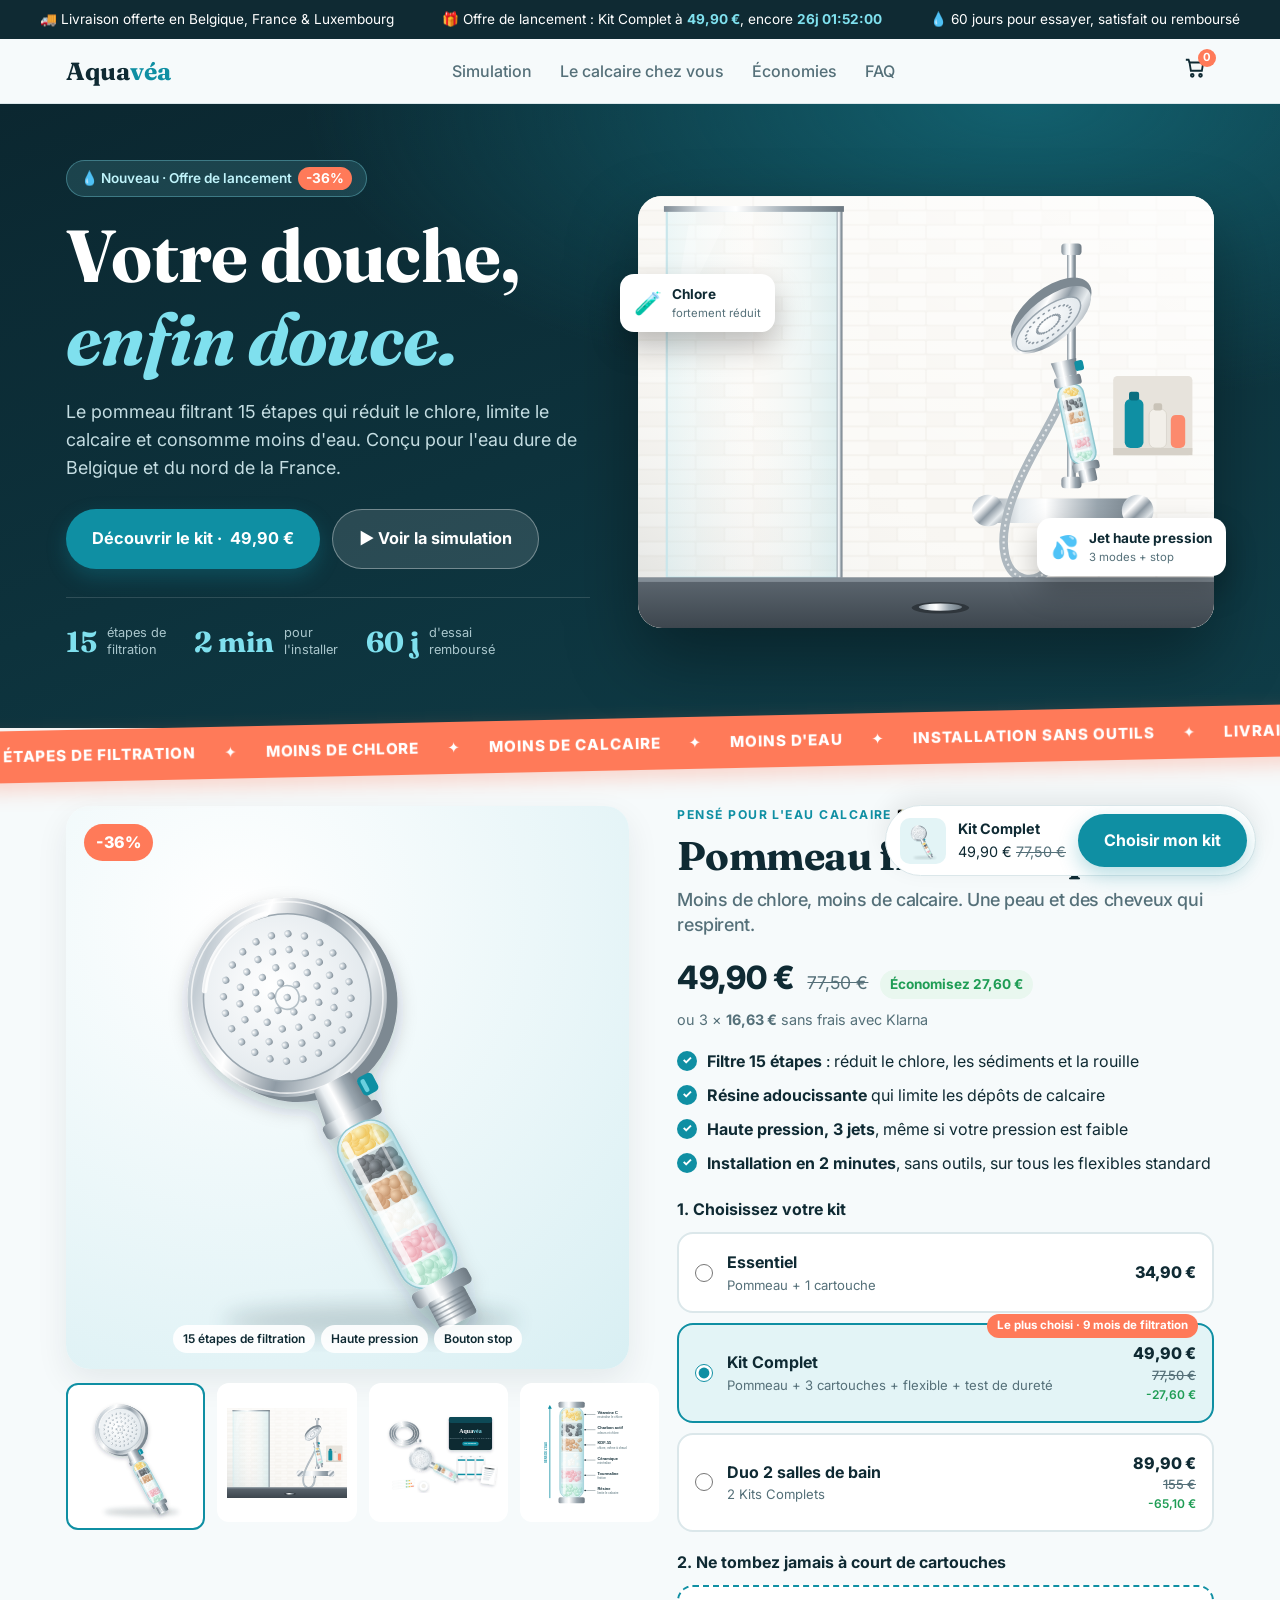
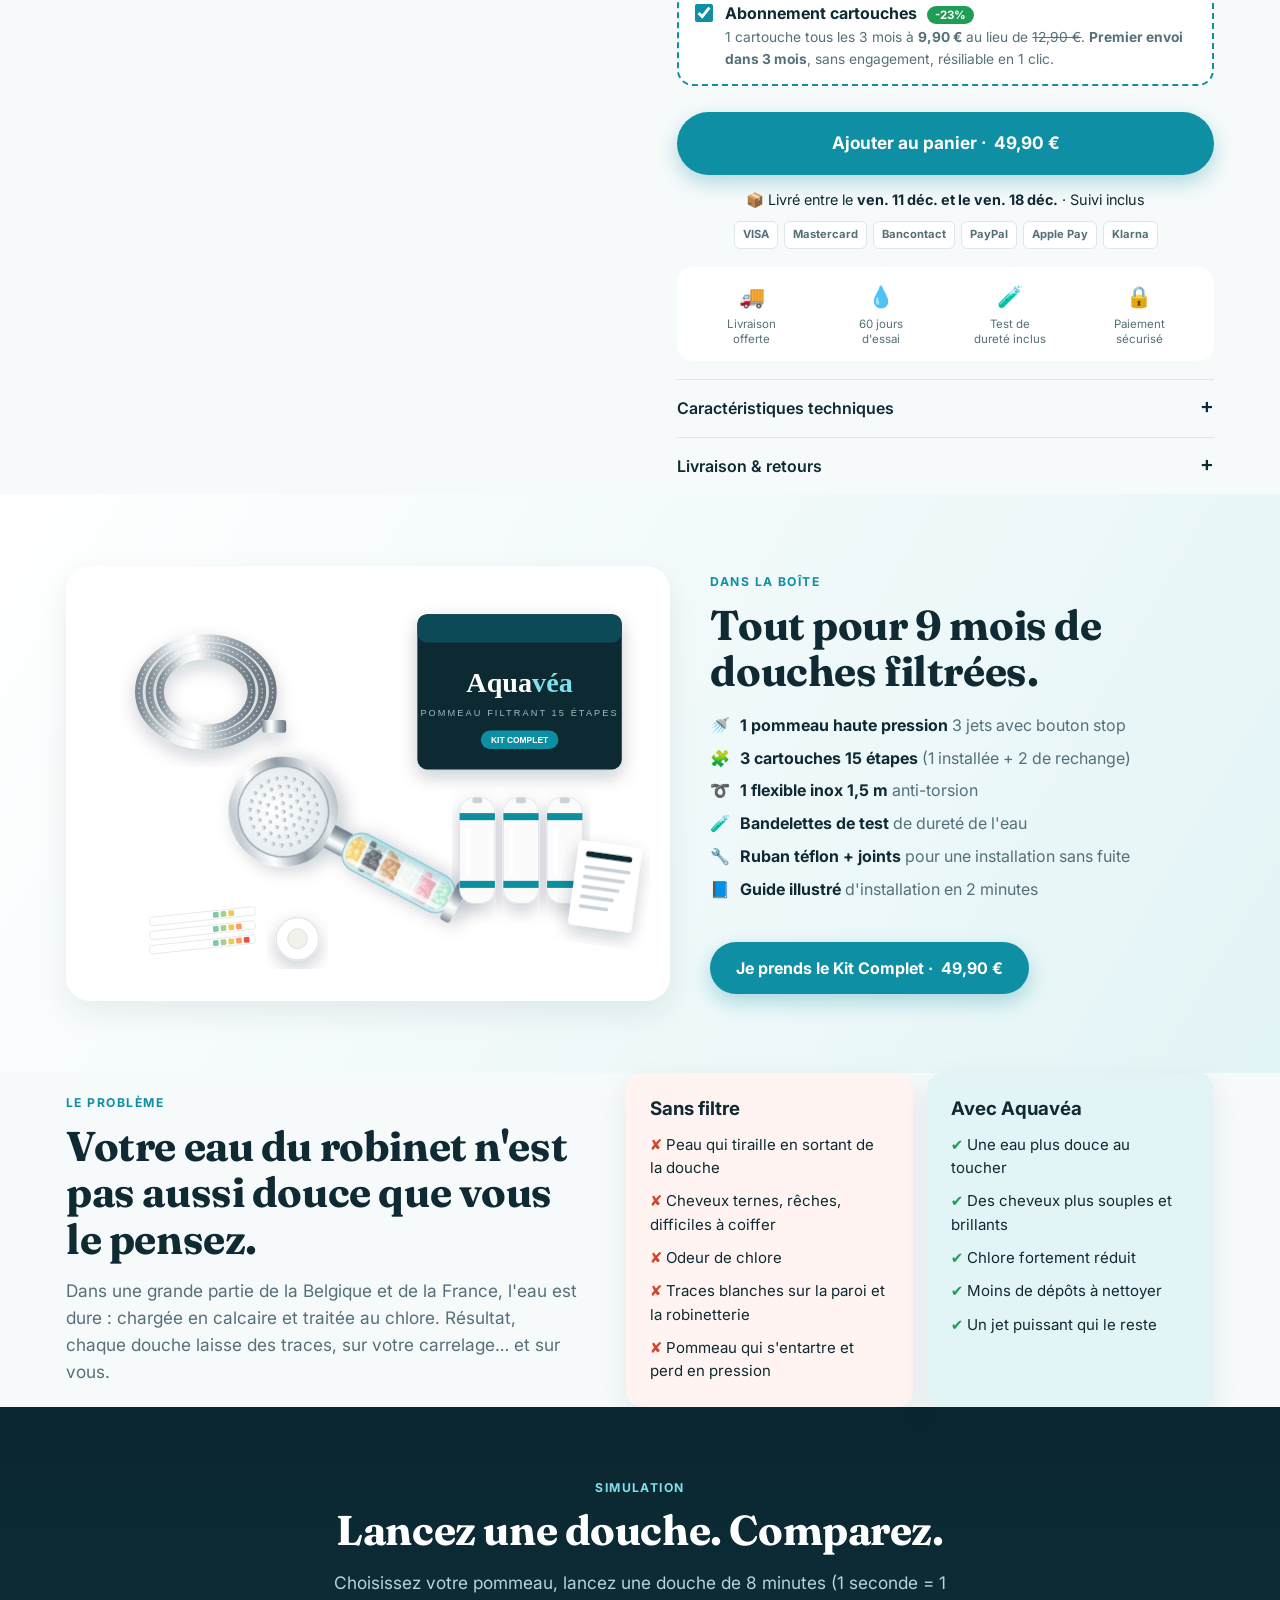
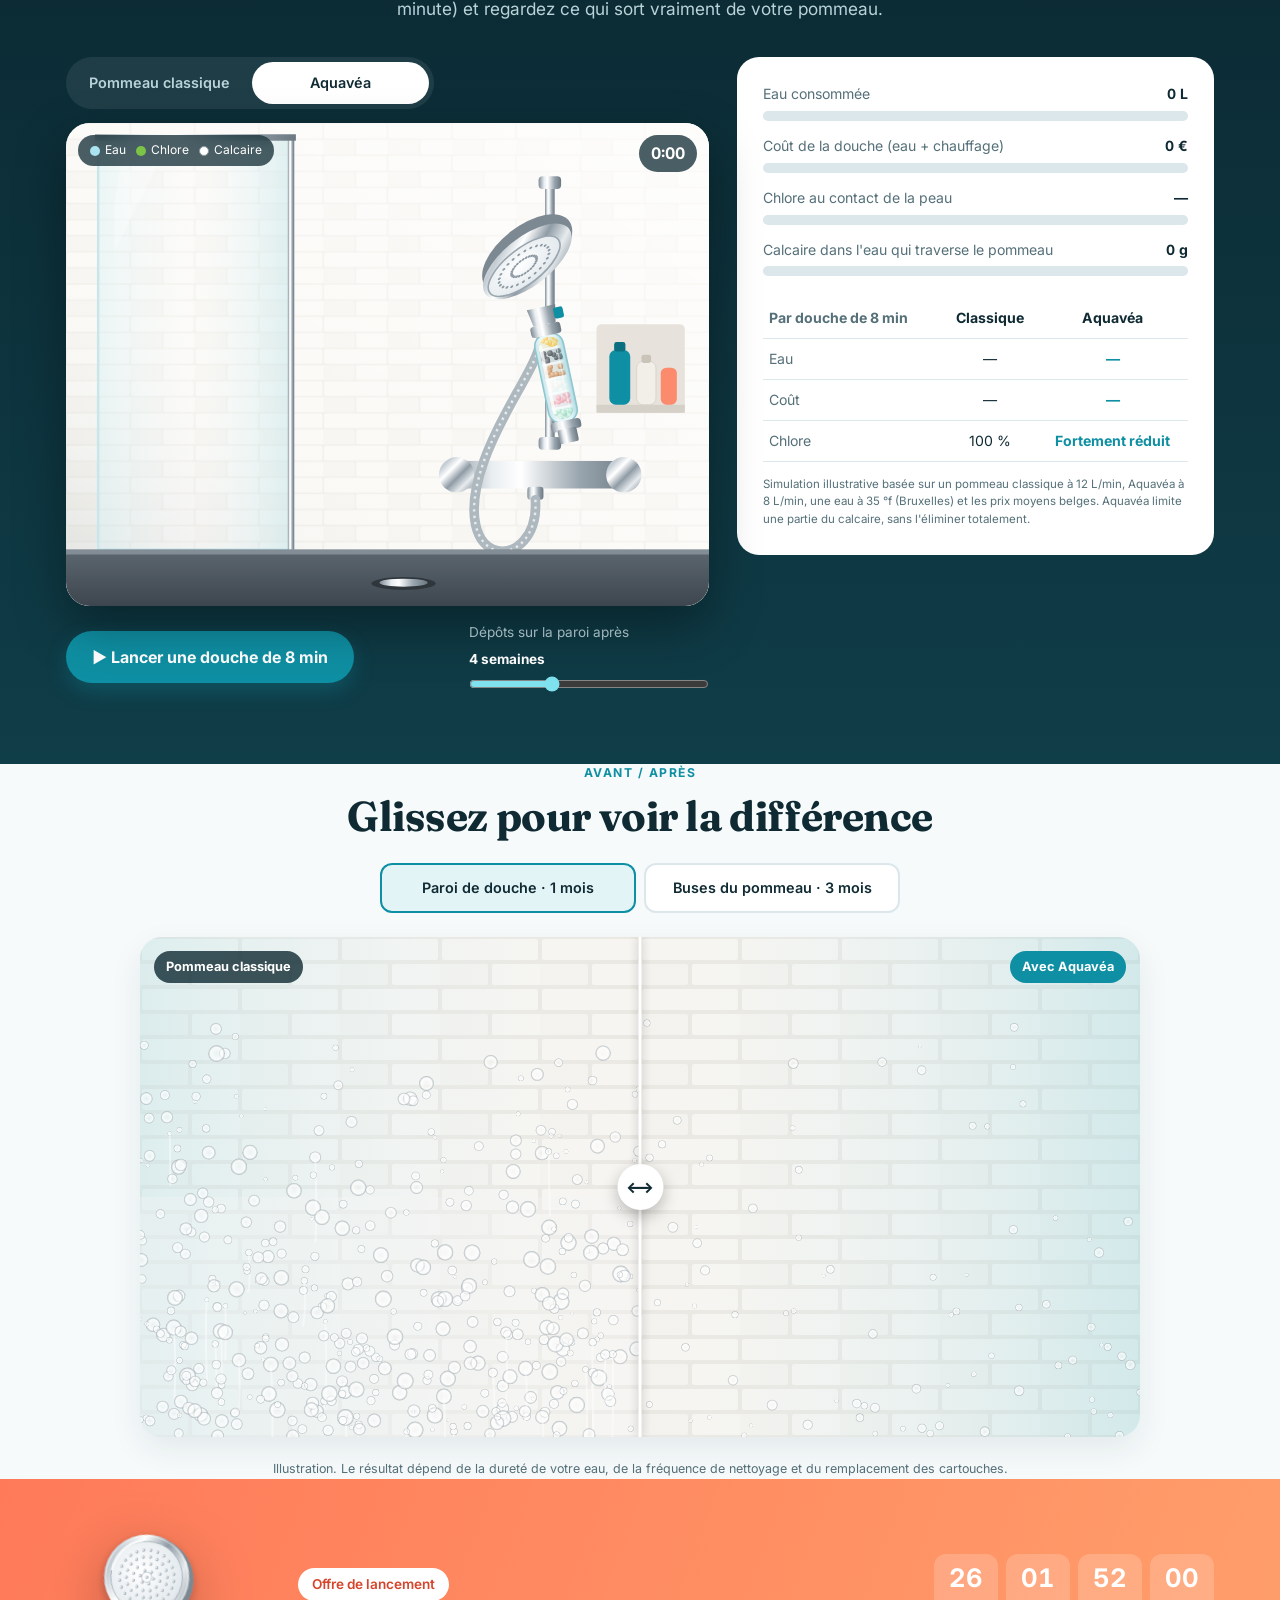
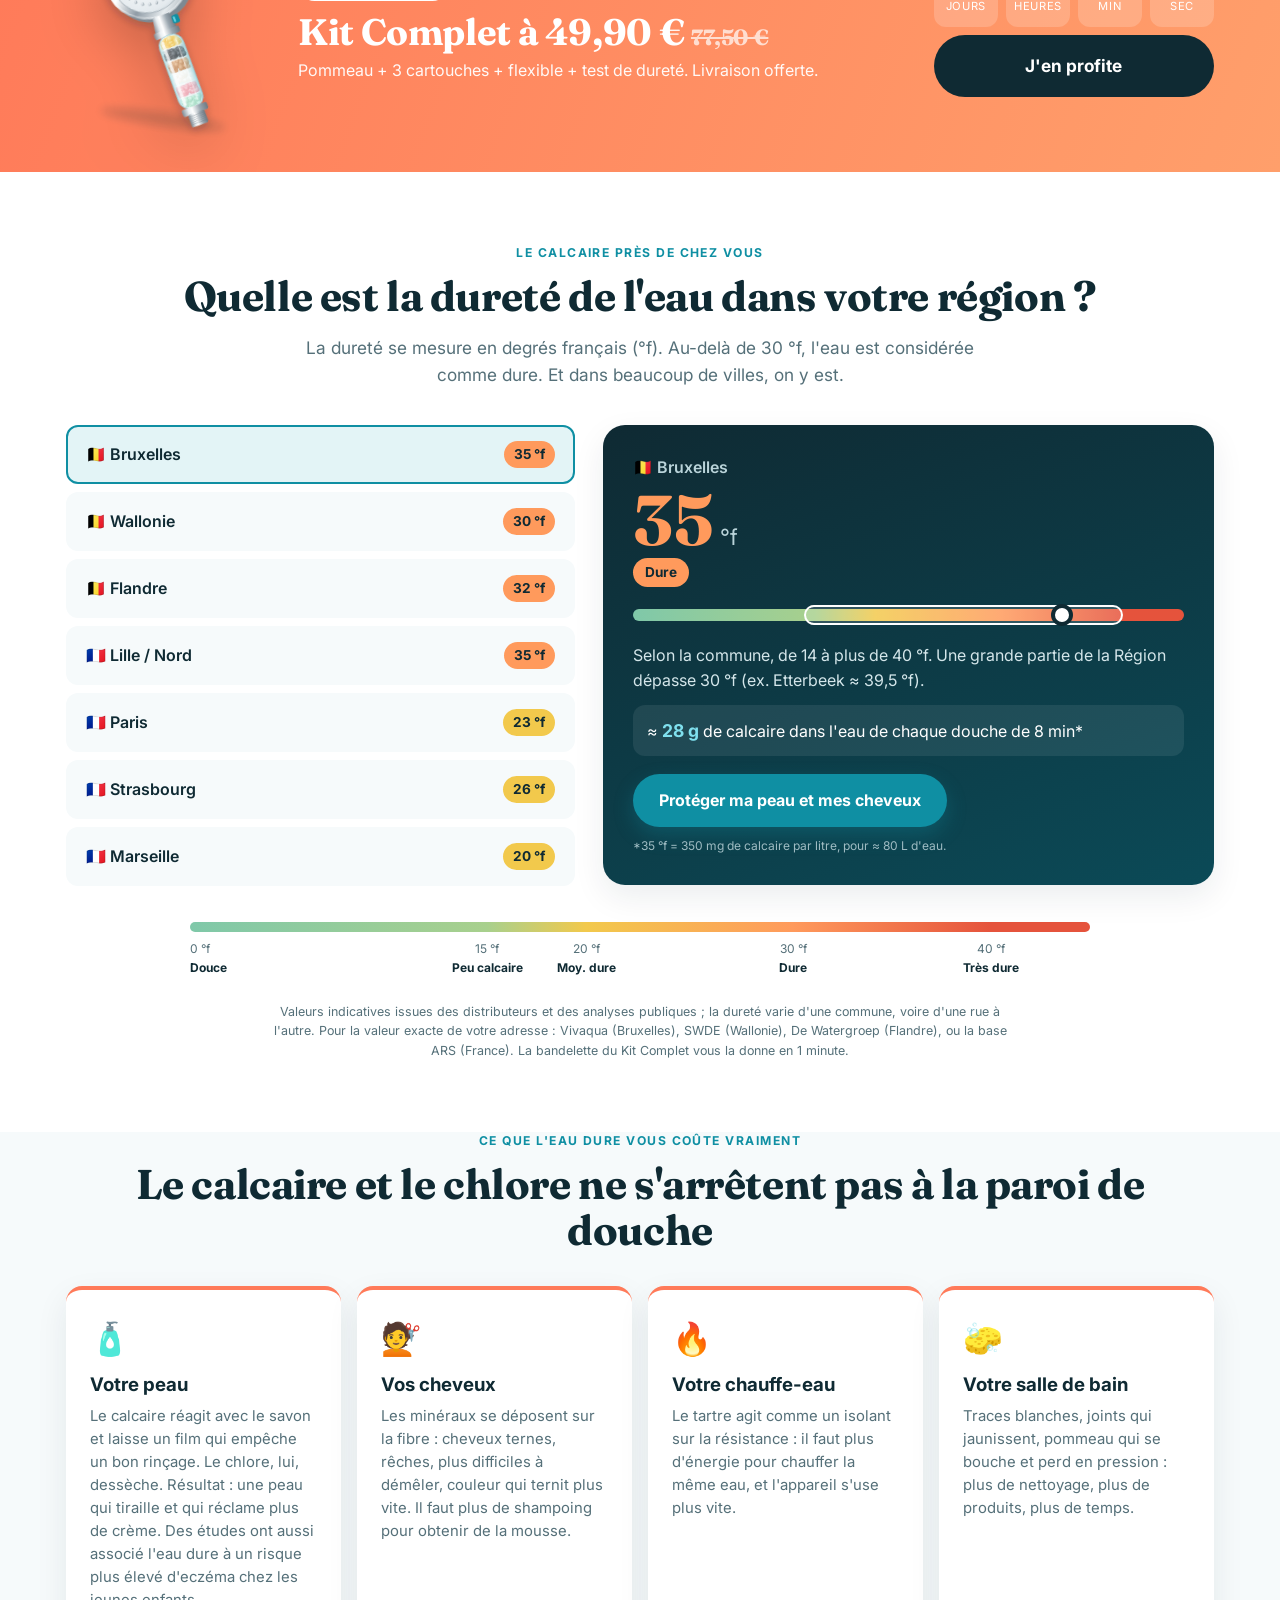
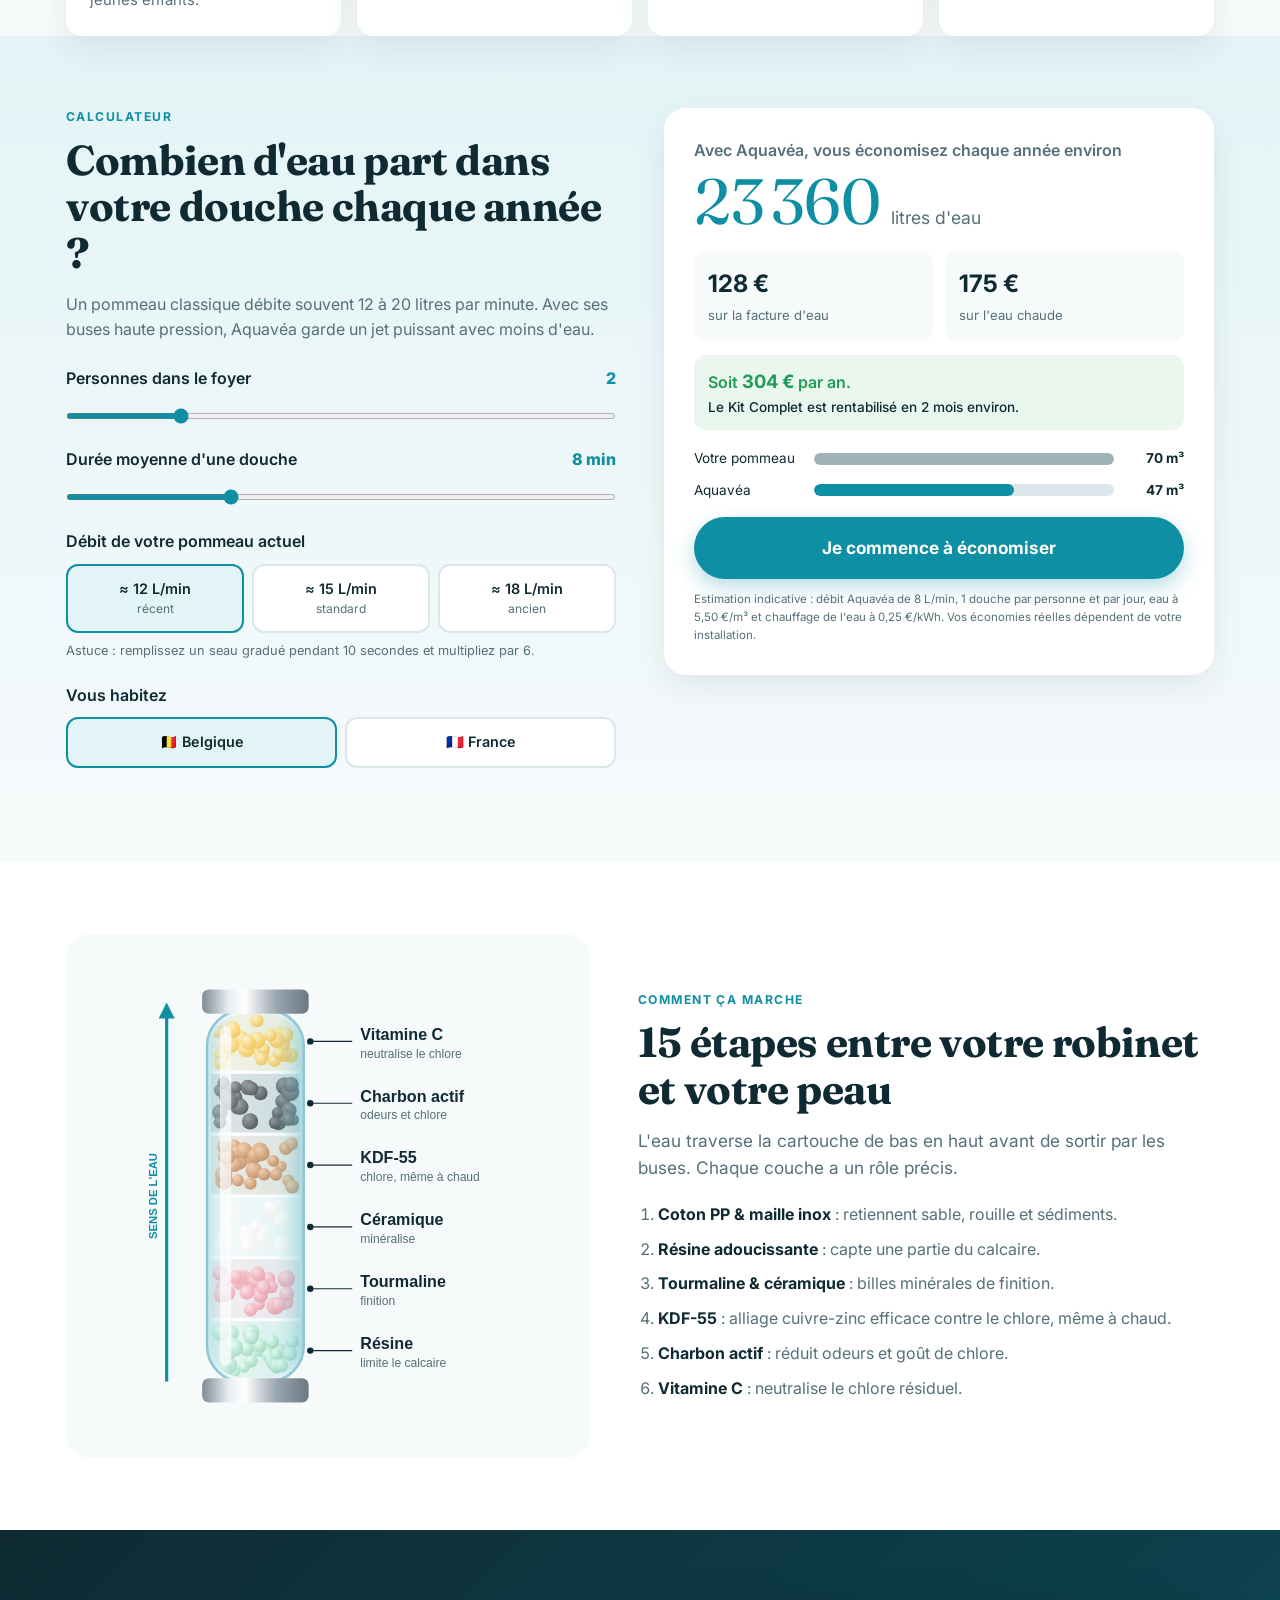
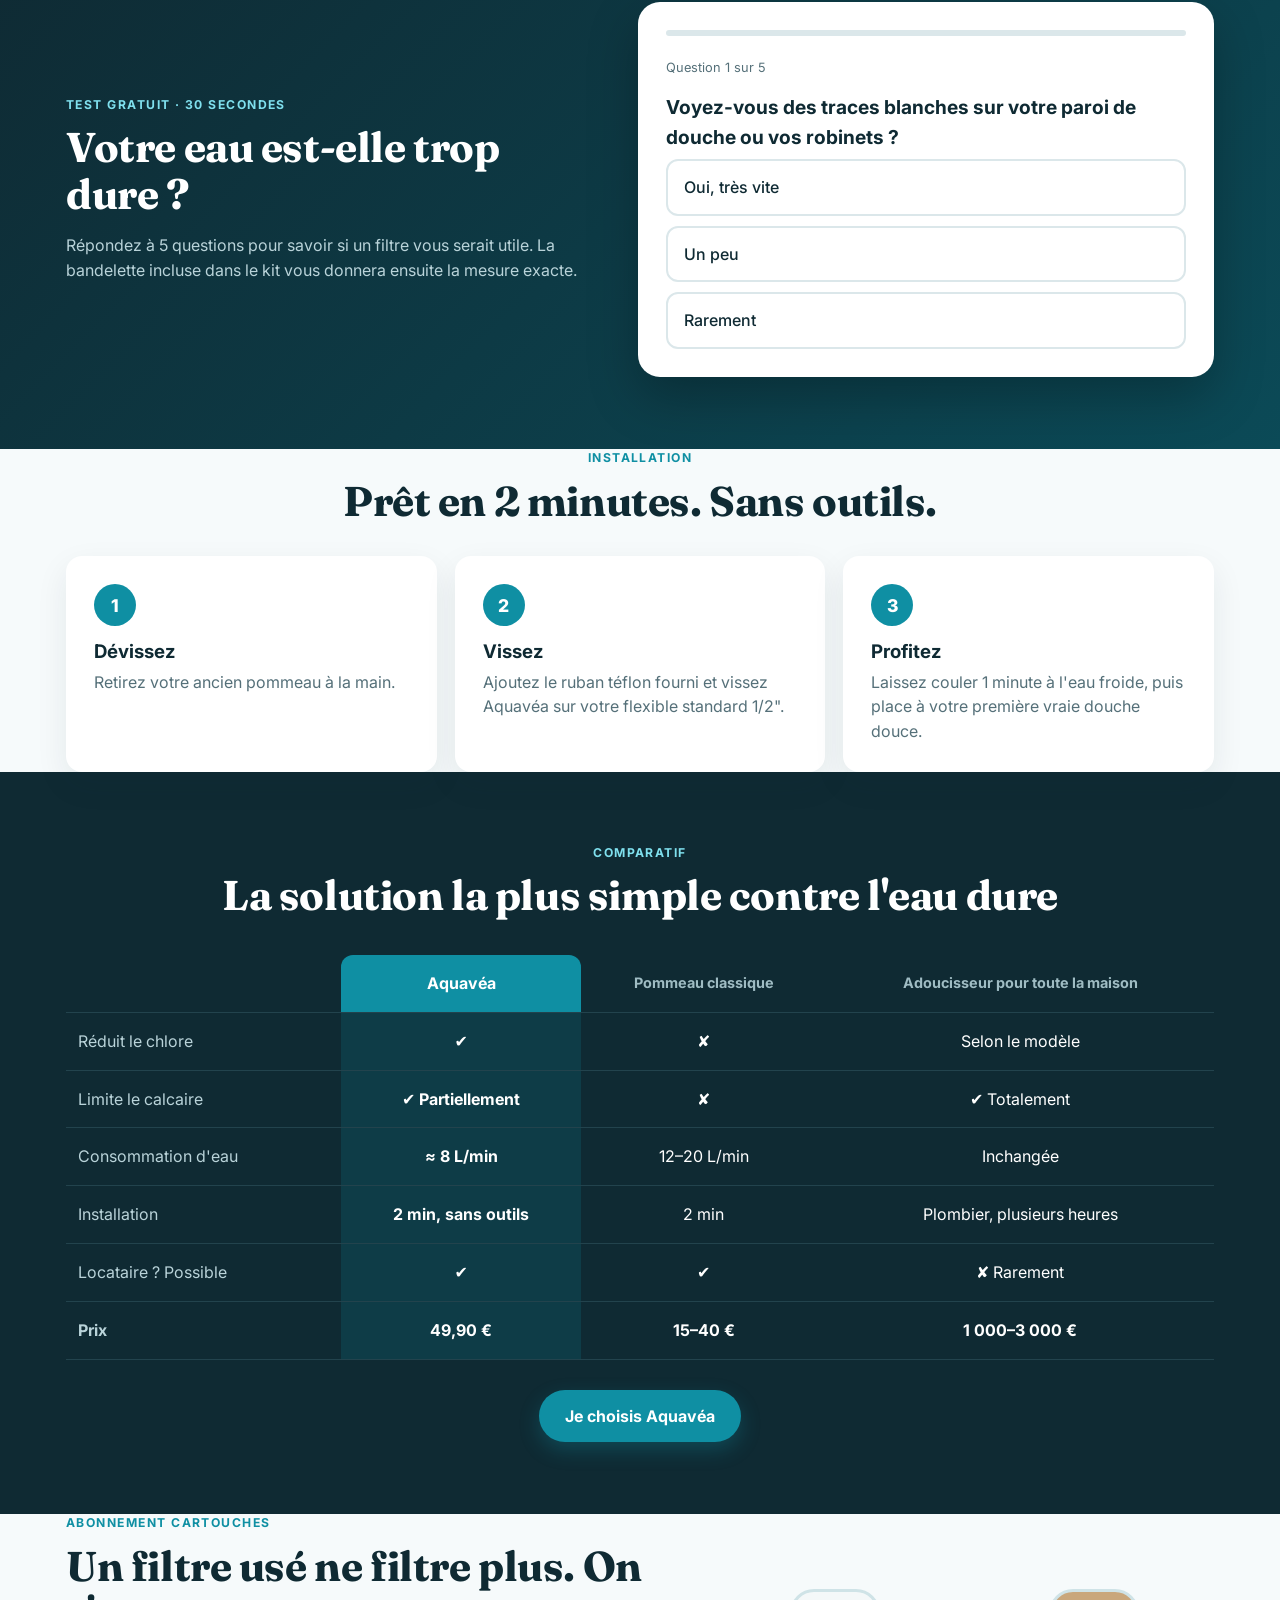
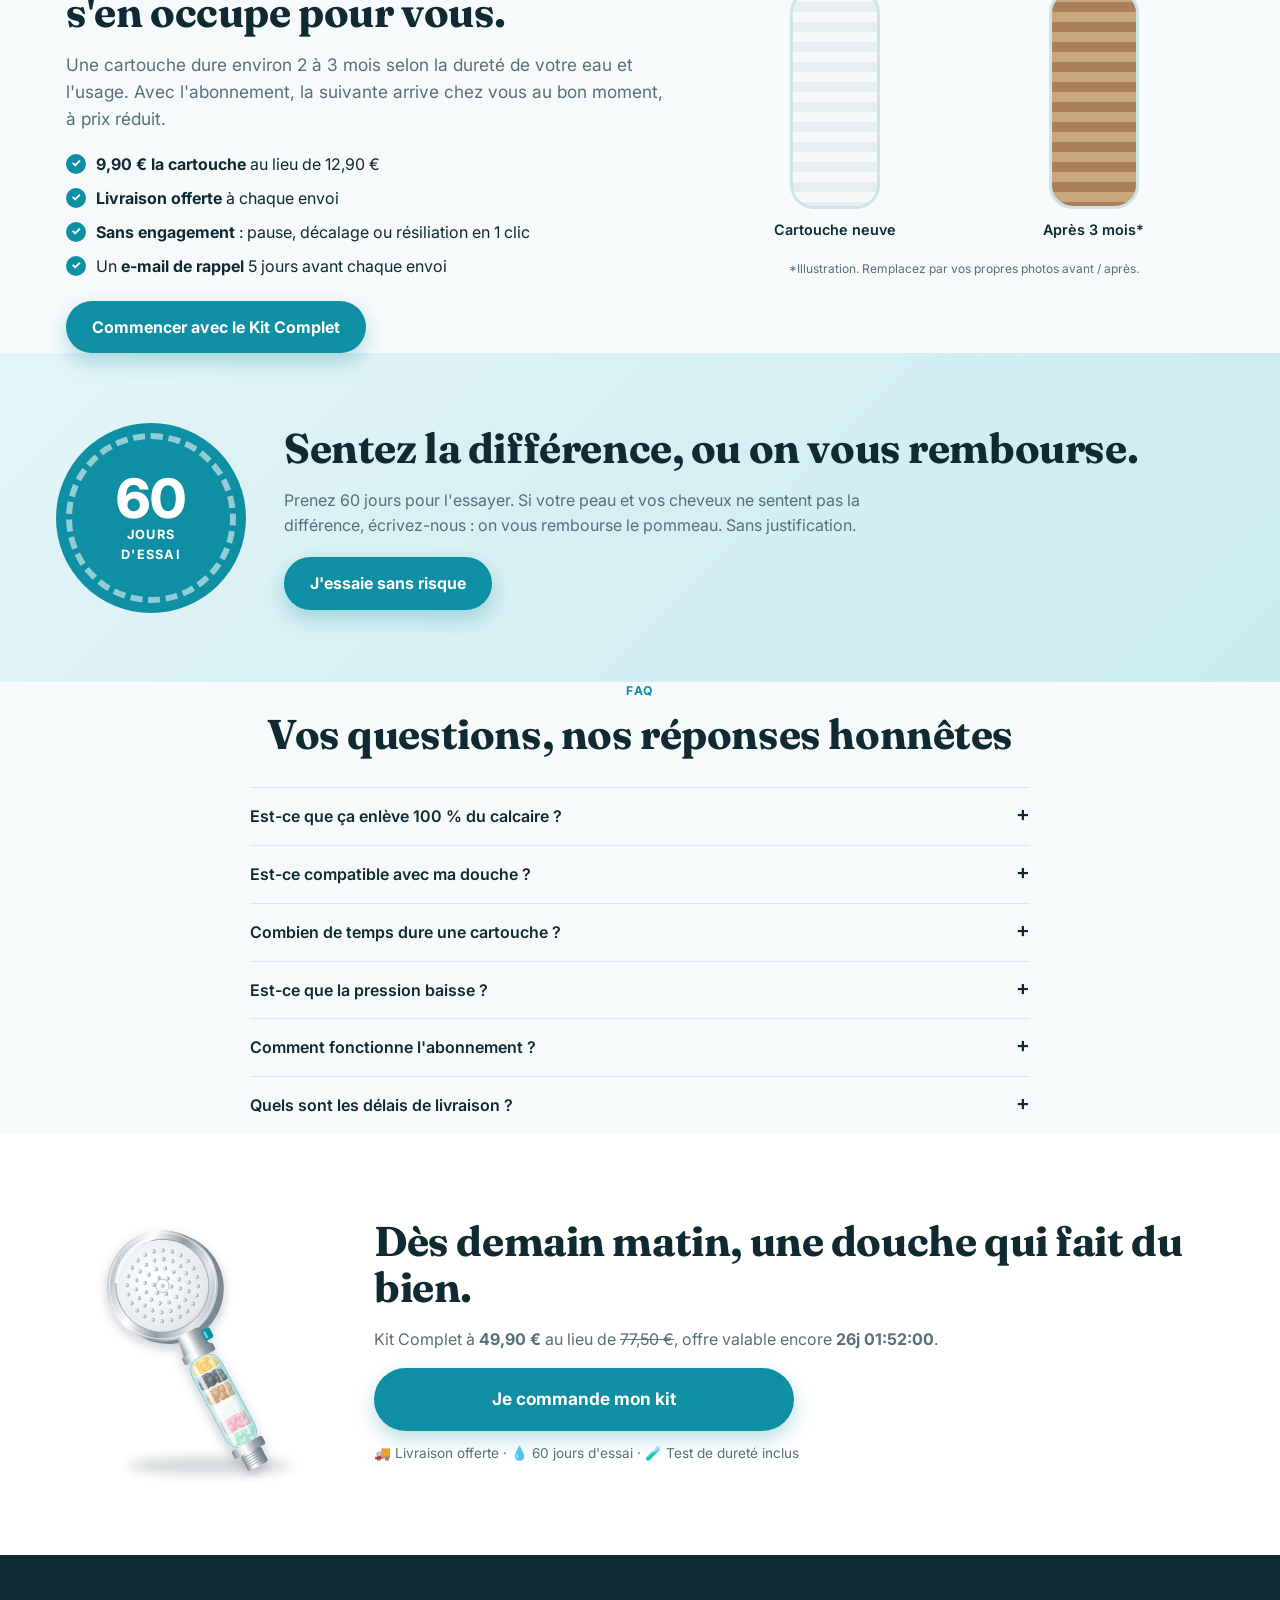
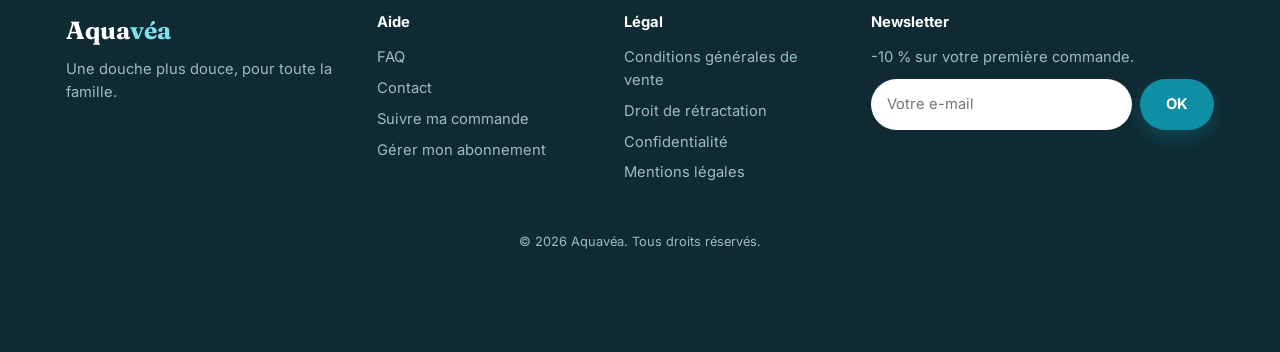
==== commit bb9ae7d4: "Rework shower head store with richer visuals and simulations - Animated hero banner with a bathroom " ====
--- a/index.html
+++ b/index.html
@@ -4,7 +4,7 @@
   <meta charset="utf-8">
   <meta name="viewport" content="width=device-width, initial-scale=1">
   <title>Aquavéa — Pommeau de douche filtrant</title>
-  <meta name="description" content="Aquavéa : le pommeau de douche filtrant 15 étapes pensé pour l'eau calcaire belge et française. Moins de chlore, moins de calcaire, une peau et des cheveux plus doux. Test de dureté inclus, 60 jours d'essai.">
+  <meta name="description" content="Aquavéa : le pommeau de douche filtrant 15 étapes pensé pour l'eau calcaire belge et française. Moins de chlore, moins de calcaire, moins d'eau. Test de dureté inclus, 60 jours d'essai.">
   <meta property="og:title" content="Aquavéa — Votre douche, enfin douce">
   <meta property="og:description" content="Pommeau filtrant 15 étapes + cartouches + test de dureté. Livraison offerte, 60 jours d'essai.">
   <meta property="og:image" content="assets/pommeau.svg">
@@ -28,9 +28,9 @@
     <div class="container header__inner">
       <a href="#" class="logo">Aqua<span>véa</span></a>
       <nav class="nav">
+        <a href="#simulation">Simulation</a>
         <a href="#calcaire">Le calcaire chez vous</a>
         <a href="#economies">Économies</a>
-        <a href="#test">Testez votre eau</a>
         <a href="#faq">FAQ</a>
       </nav>
       <button class="cart-btn" data-open-cart aria-label="Ouvrir le panier">
@@ -41,22 +41,58 @@
   </header>
 
   <main>
+    <!-- ===================== BANDEAU D'ACCUEIL ===================== -->
+    <section class="hero">
+      <div class="container hero__inner">
+        <div class="hero__text">
+          <span class="pill">💧 Nouveau · Offre de lancement <b data-offer-badge>-36%</b></span>
+          <h1>Votre douche,<br><em>enfin douce.</em></h1>
+          <p>Le pommeau filtrant 15 étapes qui réduit le chlore, limite le calcaire et consomme moins d'eau. Conçu pour l'eau dure de Belgique et du nord de la France.</p>
+          <div class="hero__cta">
+            <a href="#acheter" class="btn btn--primary btn--lg">Découvrir le kit · <span data-offer-price="complet">--</span></a>
+            <a href="#simulation" class="btn btn--light btn--lg">▶ Voir la simulation</a>
+          </div>
+          <ul class="hero__proof">
+            <li><b>15</b><span>étapes de<br>filtration</span></li>
+            <li><b>2 min</b><span>pour<br>l'installer</span></li>
+            <li><b>60 j</b><span>d'essai<br>remboursé</span></li>
+          </ul>
+        </div>
+        <div class="hero__visual">
+          <div class="scene" data-scene="hero">
+            <img src="assets/douche.svg" alt="Pommeau Aquavéa installé dans une douche">
+            <canvas></canvas>
+          </div>
+          <div class="float float--a"><span>🧪</span><div><b>Chlore</b><small>fortement réduit</small></div></div>
+          <div class="float float--b"><span>💦</span><div><b>Jet haute pression</b><small>3 modes + stop</small></div></div>
+        </div>
+      </div>
+    </section>
+
+    <!-- ===================== BANDEROLE DÉFILANTE ===================== -->
+    <div class="ribbon" aria-hidden="true">
+      <div class="ribbon__track">
+        <span>15 étapes de filtration</span><span>✦</span><span>Moins de chlore</span><span>✦</span><span>Moins de calcaire</span><span>✦</span><span>Moins d'eau</span><span>✦</span><span>Installation sans outils</span><span>✦</span><span>Livraison offerte</span><span>✦</span>
+        <span>15 étapes de filtration</span><span>✦</span><span>Moins de chlore</span><span>✦</span><span>Moins de calcaire</span><span>✦</span><span>Moins d'eau</span><span>✦</span><span>Installation sans outils</span><span>✦</span><span>Livraison offerte</span><span>✦</span>
+      </div>
+    </div>
+
     <!-- ===================== PRODUIT ===================== -->
     <section class="product container" id="acheter">
       <div class="gallery">
         <div class="gallery__main">
-          <span class="badge" data-badge>-26%</span>
+          <span class="badge" data-badge>-36%</span>
           <img src="assets/pommeau.svg" alt="Pommeau de douche filtrant Aquavéa" data-main-img>
-          <div class="gallery__chips">
+          <div class="gallery__chips" data-gallery-caption>
             <span>15 étapes de filtration</span><span>Haute pression</span><span>Bouton stop</span>
           </div>
         </div>
         <div class="gallery__thumbs">
-          <!-- Remplacez par vos vraies photos : assets/photo-1.jpg, etc. -->
-          <button class="thumb is-active" data-thumb="assets/pommeau.svg"><img src="assets/pommeau.svg" alt=""></button>
-          <button class="thumb" data-thumb="assets/pommeau.svg"><img src="assets/pommeau.svg" alt=""></button>
-          <button class="thumb" data-thumb="assets/pommeau.svg"><img src="assets/pommeau.svg" alt=""></button>
-          <button class="thumb thumb--video" data-thumb="assets/pommeau.svg"><img src="assets/pommeau.svg" alt=""><span>▶</span></button>
+          <!-- Remplacez par vos vraies photos (assets/photo-1.jpg…) dès réception des échantillons -->
+          <button class="thumb is-active" data-thumb="assets/pommeau.svg" data-caption="15 étapes de filtration|Haute pression|Bouton stop"><img src="assets/pommeau.svg" alt="Produit"></button>
+          <button class="thumb" data-thumb="assets/douche.svg" data-caption="S'installe sur tous les flexibles 1/2&quot;" data-cover><img src="assets/douche.svg" alt="Installé"></button>
+          <button class="thumb" data-thumb="assets/kit.svg" data-caption="Tout est dans la boîte"><img src="assets/kit.svg" alt="Kit"></button>
+          <button class="thumb" data-thumb="assets/coupe.svg" data-caption="Vue en coupe de la cartouche"><img src="assets/coupe.svg" alt="Coupe"></button>
         </div>
       </div>
 
@@ -66,7 +102,7 @@
           <span><strong data-rating></strong>/5 · <span data-review-count></span> avis</span>
         </a>
         <p class="eyebrow">Pensé pour l'eau calcaire 🇧🇪 🇫🇷</p>
-        <h1>Le pommeau filtrant Aquavéa<span>Moins de chlore, moins de calcaire. Une peau et des cheveux qui respirent.</span></h1>
+        <h2 class="buybox__title">Pommeau filtrant Aquavéa<span>Moins de chlore, moins de calcaire. Une peau et des cheveux qui respirent.</span></h2>
 
         <div class="price">
           <span class="price__now" data-price>--</span>
@@ -77,7 +113,7 @@
 
         <ul class="bullets">
           <li><b>Filtre 15 étapes</b> : réduit le chlore, les sédiments et la rouille</li>
-          <li><b>Billes adoucissantes</b> qui limitent les dépôts de calcaire</li>
+          <li><b>Résine adoucissante</b> qui limite les dépôts de calcaire</li>
           <li><b>Haute pression, 3 jets</b>, même si votre pression est faible</li>
           <li><b>Installation en 2 minutes</b>, sans outils, sur tous les flexibles standard</li>
         </ul>
@@ -112,10 +148,6 @@
           <div>🔒<span>Paiement<br>sécurisé</span></div>
         </div>
 
-        <details class="acc" open>
-          <summary>Ce que contient le Kit Complet</summary>
-          <ul class="kit-list" data-kit-list></ul>
-        </details>
         <details class="acc">
           <summary>Caractéristiques techniques</summary>
           <table class="specs" data-specs></table>
@@ -127,10 +159,16 @@
       </div>
     </section>
 
-    <!-- ===================== BANDEAU ===================== -->
-    <section class="strip">
-      <div class="container strip__inner">
-        <span>💧 15 couches de filtration</span><span>🧪 Test de dureté inclus</span><span>🔁 Abonnement sans engagement</span><span>🔧 Compatible tous flexibles</span>
+    <!-- ===================== BANDEROLE KIT ===================== -->
+    <section class="kitband">
+      <div class="container kitband__inner">
+        <div class="kitband__img"><img src="assets/kit.svg" alt="Contenu du Kit Complet Aquavéa"></div>
+        <div class="kitband__text">
+          <p class="eyebrow">Dans la boîte</p>
+          <h2>Tout pour 9 mois de douches filtrées.</h2>
+          <ul class="kit-list" data-kit-list></ul>
+          <a href="#acheter" class="btn btn--primary">Je prends le Kit Complet · <span data-offer-price="complet">--</span></a>
+        </div>
       </div>
     </section>
 
@@ -165,6 +203,101 @@
       </div>
     </section>
 
+    <!-- ===================== SIMULATEUR DE DOUCHE ===================== -->
+    <section class="sim" id="simulation">
+      <div class="container">
+        <p class="eyebrow center">Simulation</p>
+        <h2 class="center">Lancez une douche. Comparez.</h2>
+        <p class="lead center sim__lead">Choisissez votre pommeau, lancez une douche de 8 minutes (1 seconde = 1 minute) et regardez ce qui sort vraiment de votre pommeau.</p>
+
+        <div class="sim__grid">
+          <div class="sim__stage">
+            <div class="seg seg--dark sim__mode" data-sim-mode>
+              <button data-mode="classic">Pommeau classique</button>
+              <button data-mode="aquavea" class="is-active">Aquavéa</button>
+            </div>
+            <div class="scene scene--sim" data-scene="sim">
+              <img src="assets/douche.svg" alt="Simulation de douche">
+              <canvas></canvas>
+              <div class="scene__legend">
+                <span><i class="lg lg--water"></i>Eau</span>
+                <span><i class="lg lg--chlore"></i>Chlore</span>
+                <span><i class="lg lg--calc"></i>Calcaire</span>
+              </div>
+              <div class="scene__timer" data-sim-clock>0:00</div>
+            </div>
+            <div class="sim__controls">
+              <button class="btn btn--primary" data-sim-run>▶ Lancer une douche de 8 min</button>
+              <label class="sim__weeks">Dépôts sur la paroi après <output data-sim-weeks-out>4 semaines</output>
+                <input type="range" min="0" max="12" value="4" data-sim-weeks>
+              </label>
+            </div>
+          </div>
+
+          <div class="sim__panel">
+            <div class="meter-row"><span>Eau consommée</span><b data-sim="liters">0 L</b></div>
+            <div class="gauge"><i data-simbar="liters"></i></div>
+            <div class="meter-row"><span>Coût de la douche (eau + chauffage)</span><b data-sim="cost">0,00 €</b></div>
+            <div class="gauge"><i data-simbar="cost"></i></div>
+            <div class="meter-row"><span>Chlore au contact de la peau</span><b data-sim="chlore">—</b></div>
+            <div class="gauge gauge--warn"><i data-simbar="chlore"></i></div>
+            <div class="meter-row"><span>Calcaire dans l'eau qui traverse le pommeau</span><b data-sim="calc">0 g</b></div>
+            <div class="gauge gauge--calc"><i data-simbar="calc"></i></div>
+
+            <table class="sim__table">
+              <thead><tr><th>Par douche de 8 min</th><th>Classique</th><th>Aquavéa</th></tr></thead>
+              <tbody>
+                <tr><td>Eau</td><td data-cmp="classic-l">—</td><td data-cmp="aquavea-l">—</td></tr>
+                <tr><td>Coût</td><td data-cmp="classic-c">—</td><td data-cmp="aquavea-c">—</td></tr>
+                <tr><td>Chlore</td><td>100 %</td><td>Fortement réduit</td></tr>
+              </tbody>
+            </table>
+            <p class="sim__note">Simulation illustrative basée sur un pommeau classique à <span data-sim-flow-classic>12</span> L/min, Aquavéa à <span data-sim-flow-us>8</span> L/min, une eau à 35 °f (Bruxelles) et les prix moyens belges. Aquavéa limite une partie du calcaire, sans l'éliminer totalement.</p>
+          </div>
+        </div>
+      </div>
+    </section>
+
+    <!-- ===================== AVANT / APRÈS ===================== -->
+    <section class="ba container">
+      <p class="eyebrow center">Avant / Après</p>
+      <h2 class="center">Glissez pour voir la différence</h2>
+      <div class="seg ba__tabs" data-ba-tabs>
+        <button data-ba="glass" class="is-active">Paroi de douche · 1 mois</button>
+        <button data-ba="nozzles">Buses du pommeau · 3 mois</button>
+      </div>
+      <div class="ba__frame" data-ba-frame>
+        <div class="ba__layer" data-ba-after></div>
+        <div class="ba__layer ba__layer--before" data-ba-before></div>
+        <span class="ba__tag ba__tag--l">Pommeau classique</span>
+        <span class="ba__tag ba__tag--r">Avec Aquavéa</span>
+        <div class="ba__handle" data-ba-handle><span>⟷</span></div>
+        <input type="range" min="0" max="100" value="50" class="ba__range" data-ba-range aria-label="Comparer avant et après">
+      </div>
+      <p class="sources">Illustration. Le résultat dépend de la dureté de votre eau, de la fréquence de nettoyage et du remplacement des cartouches.</p>
+    </section>
+
+    <!-- ===================== BANDEROLE PROMO ===================== -->
+    <section class="promo">
+      <div class="container promo__inner">
+        <img src="assets/pommeau.svg" alt="" class="promo__img">
+        <div class="promo__text">
+          <span class="pill pill--warm">Offre de lancement</span>
+          <h2>Kit Complet à <span data-offer-price="complet">--</span> <s data-offer-value="complet">--</s></h2>
+          <p>Pommeau + 3 cartouches + flexible + test de dureté. Livraison offerte.</p>
+        </div>
+        <div class="promo__cd">
+          <div class="cd" data-cd>
+            <div><b data-cd-d>00</b><span>jours</span></div>
+            <div><b data-cd-h>00</b><span>heures</span></div>
+            <div><b data-cd-m>00</b><span>min</span></div>
+            <div><b data-cd-s>00</b><span>sec</span></div>
+          </div>
+          <a href="#acheter" class="btn btn--primary btn--xl">J'en profite</a>
+        </div>
+      </div>
+    </section>
+
     <!-- ===================== CALCAIRE PAR RÉGION ===================== -->
     <section class="hardness" id="calcaire">
       <div class="container">
@@ -188,26 +321,10 @@
       <p class="eyebrow center">Ce que l'eau dure vous coûte vraiment</p>
       <h2 class="center">Le calcaire et le chlore ne s'arrêtent pas à la paroi de douche</h2>
       <div class="harm__grid">
-        <article class="harm__card">
-          <span class="harm__icon">🧴</span>
-          <h3>Votre peau</h3>
-          <p>Le calcaire réagit avec le savon et laisse un film qui empêche un bon rinçage. Le chlore, lui, dessèche. Résultat : une peau qui tiraille et qui réclame plus de crème. Des études ont aussi associé l'eau dure à un risque plus élevé d'eczéma chez les jeunes enfants.</p>
-        </article>
-        <article class="harm__card">
-          <span class="harm__icon">💇</span>
-          <h3>Vos cheveux</h3>
-          <p>Les minéraux se déposent sur la fibre : cheveux ternes, rêches, plus difficiles à démêler, couleur qui ternit plus vite. Il faut plus de shampoing pour obtenir de la mousse.</p>
-        </article>
-        <article class="harm__card">
-          <span class="harm__icon">🔥</span>
-          <h3>Votre chauffe-eau</h3>
-          <p>Le tartre agit comme un isolant sur la résistance : il faut plus d'énergie pour chauffer la même eau, et l'appareil s'use plus vite.</p>
-        </article>
-        <article class="harm__card">
-          <span class="harm__icon">🧽</span>
-          <h3>Votre salle de bain</h3>
-          <p>Traces blanches, joints qui jaunissent, pommeau qui se bouche et perd en pression : plus de nettoyage, plus de produits, plus de temps.</p>
-        </article>
+        <article class="harm__card"><span class="harm__icon">🧴</span><h3>Votre peau</h3><p>Le calcaire réagit avec le savon et laisse un film qui empêche un bon rinçage. Le chlore, lui, dessèche. Résultat : une peau qui tiraille et qui réclame plus de crème. Des études ont aussi associé l'eau dure à un risque plus élevé d'eczéma chez les jeunes enfants.</p></article>
+        <article class="harm__card"><span class="harm__icon">💇</span><h3>Vos cheveux</h3><p>Les minéraux se déposent sur la fibre : cheveux ternes, rêches, plus difficiles à démêler, couleur qui ternit plus vite. Il faut plus de shampoing pour obtenir de la mousse.</p></article>
+        <article class="harm__card"><span class="harm__icon">🔥</span><h3>Votre chauffe-eau</h3><p>Le tartre agit comme un isolant sur la résistance : il faut plus d'énergie pour chauffer la même eau, et l'appareil s'use plus vite.</p></article>
+        <article class="harm__card"><span class="harm__icon">🧽</span><h3>Votre salle de bain</h3><p>Traces blanches, joints qui jaunissent, pommeau qui se bouche et perd en pression : plus de nettoyage, plus de produits, plus de temps.</p></article>
       </div>
     </section>
 
@@ -261,33 +378,37 @@
       </div>
     </section>
 
+    <!-- ===================== COMMENT ÇA MARCHE ===================== -->
+    <section class="layers" id="comment">
+      <div class="container layers__inner">
+        <div class="layers__img"><img src="assets/coupe.svg" alt="Vue en coupe de la cartouche 15 étapes"></div>
+        <div>
+          <p class="eyebrow">Comment ça marche</p>
+          <h2>15 étapes entre votre robinet et votre peau</h2>
+          <p class="lead">L'eau traverse la cartouche de bas en haut avant de sortir par les buses. Chaque couche a un rôle précis.</p>
+          <ol class="steps-list">
+            <li><b>Coton PP &amp; maille inox</b> : retiennent sable, rouille et sédiments.</li>
+            <li><b>Résine adoucissante</b> : capte une partie du calcaire.</li>
+            <li><b>Tourmaline &amp; céramique</b> : billes minérales de finition.</li>
+            <li><b>KDF-55</b> : alliage cuivre-zinc efficace contre le chlore, même à chaud.</li>
+            <li><b>Charbon actif</b> : réduit odeurs et goût de chlore.</li>
+            <li><b>Vitamine C</b> : neutralise le chlore résiduel.</li>
+          </ol>
+        </div>
+      </div>
+    </section>
+
     <!-- ===================== QUIZ ===================== -->
     <section class="quiz" id="test">
       <div class="container quiz__inner">
         <div class="quiz__intro">
           <p class="eyebrow">Test gratuit · 30 secondes</p>
           <h2>Votre eau est-elle trop dure ?</h2>
-          <p>Répondez à 5 questions pour savoir si un filtre vous serait utile. La bandelette incluse dans le kit vous donnera ensuite la mesure exacte de la dureté de votre eau.</p>
+          <p>Répondez à 5 questions pour savoir si un filtre vous serait utile. La bandelette incluse dans le kit vous donnera ensuite la mesure exacte.</p>
         </div>
         <div class="quiz__card" data-quiz>
           <div class="quiz__progress"><span data-quiz-bar></span></div>
           <div data-quiz-body></div>
-        </div>
-      </div>
-    </section>
-
-    <!-- ===================== COMMENT ÇA MARCHE ===================== -->
-    <section class="layers" id="comment">
-      <div class="container">
-        <p class="eyebrow center">Comment ça marche</p>
-        <h2 class="center">15 étapes entre votre robinet et votre peau</h2>
-        <div class="layers__grid">
-          <div class="layer"><span class="dot" style="--c:#d9e3ea"></span><h3>Coton PP &amp; maille inox</h3><p>Retiennent le sable, la rouille et les sédiments.</p></div>
-          <div class="layer"><span class="dot" style="--c:#4a4f57"></span><h3>Charbon actif</h3><p>Réduit le chlore, les odeurs et le goût de piscine.</p></div>
-          <div class="layer"><span class="dot" style="--c:#c98b5b"></span><h3>KDF-55</h3><p>Alliage cuivre-zinc efficace contre le chlore, même en eau chaude.</p></div>
-          <div class="layer"><span class="dot" style="--c:#e07a5f"></span><h3>Résine adoucissante</h3><p>Capte une partie du calcaire pour limiter les dépôts.</p></div>
-          <div class="layer"><span class="dot" style="--c:#f2c94c"></span><h3>Vitamine C &amp; sulfite de calcium</h3><p>Neutralisent le chlore résiduel pour une eau plus douce.</p></div>
-          <div class="layer"><span class="dot" style="--c:#7fc8a9"></span><h3>Billes minérales</h3><p>Pierres de tourmaline et céramique pour finir la filtration.</p></div>
         </div>
       </div>
     </section>
@@ -314,9 +435,9 @@
             <tbody>
               <tr><td>Réduit le chlore</td><td class="us">✔</td><td>✘</td><td>Selon le modèle</td></tr>
               <tr><td>Limite le calcaire</td><td class="us">✔ Partiellement</td><td>✘</td><td>✔ Totalement</td></tr>
+              <tr><td>Consommation d'eau</td><td class="us">≈ 8 L/min</td><td>12–20 L/min</td><td>Inchangée</td></tr>
               <tr><td>Installation</td><td class="us">2 min, sans outils</td><td>2 min</td><td>Plombier, plusieurs heures</td></tr>
               <tr><td>Locataire ? Possible</td><td class="us">✔</td><td>✔</td><td>✘ Rarement</td></tr>
-              <tr><td>Test de dureté inclus</td><td class="us">✔</td><td>✘</td><td>✔</td></tr>
               <tr class="row-price"><td>Prix</td><td class="us" data-offer-price="complet">--</td><td>15–40 €</td><td>1 000–3 000 €</td></tr>
             </tbody>
           </table>
@@ -342,7 +463,7 @@
       <div class="cartridges">
         <div class="cartridge cartridge--new"><div class="cartridge__body"></div><span>Cartouche neuve</span></div>
         <div class="cartridge cartridge--used"><div class="cartridge__body"></div><span>Après 3 mois*</span></div>
-        <p class="cartridges__note">*Illustration. Remplacez par vos propres photos avant / après : c'est la preuve qui convertit le mieux.</p>
+        <p class="cartridges__note">*Illustration. Remplacez par vos propres photos avant / après.</p>
       </div>
     </section>
 
@@ -353,7 +474,6 @@
       <div class="reviews__grid" data-reviews></div>
     </section>
 
-    <!-- ===================== GARANTIE ===================== -->
     <section class="guarantee">
       <div class="container guarantee__inner">
         <div class="seal"><strong>60</strong><span>JOURS<br>D'ESSAI</span></div>
@@ -365,16 +485,15 @@
       </div>
     </section>
 
-    <!-- ===================== FAQ ===================== -->
     <section class="faq container" id="faq">
       <p class="eyebrow center">FAQ</p>
       <h2 class="center">Vos questions, nos réponses honnêtes</h2>
       <div class="faq__list">
         <details class="acc"><summary>Est-ce que ça enlève 100 % du calcaire ?</summary><p>Non, et méfiez-vous de ceux qui le promettent. Seul un adoucisseur installé sur toute la maison retire tout le calcaire. Aquavéa réduit fortement le chlore et limite une partie du calcaire grâce à sa résine. Plus votre eau est dure, plus il faut changer la cartouche souvent.</p></details>
-        <details class="acc"><summary>Est-ce compatible avec ma douche ?</summary><p>Oui si votre flexible a un raccord standard 1/2" (G1/2), ce qui est le cas de la quasi-totalité des douches en Belgique et en France. Un flexible est aussi inclus dans le Kit Complet si le vôtre est abîmé.</p></details>
+        <details class="acc"><summary>Est-ce compatible avec ma douche ?</summary><p>Oui si votre flexible a un raccord standard 1/2" (G1/2), ce qui est le cas de la quasi-totalité des douches en Belgique et en France. Un flexible est aussi inclus dans le Kit Complet.</p></details>
         <details class="acc"><summary>Combien de temps dure une cartouche ?</summary><p>Environ 2 à 3 mois pour un foyer de 2 personnes, selon la dureté de l'eau. Quand l'eau sort moins vite ou que l'odeur de chlore revient, c'est le moment de la changer.</p></details>
         <details class="acc"><summary>Est-ce que la pression baisse ?</summary><p>Non. La tête haute pression est conçue pour compenser la filtration, et le bouton stop permet de couper l'eau pendant que vous vous savonnez.</p></details>
-        <details class="acc"><summary>Comment fonctionne l'abonnement ?</summary><p>Vous recevez 1 cartouche tous les 3 mois, la première 3 mois après votre commande. Vous pouvez mettre en pause, décaler ou résilier à tout moment depuis votre compte ou par e-mail.</p></details>
+        <details class="acc"><summary>Comment fonctionne l'abonnement ?</summary><p>Vous recevez 1 cartouche tous les 3 mois, la première 3 mois après votre commande. Vous pouvez mettre en pause, décaler ou résilier à tout moment.</p></details>
         <details class="acc"><summary>Quels sont les délais de livraison ?</summary><p>Comptez 5 à 10 jours ouvrés en Belgique, en France et au Luxembourg. Vous recevez un lien de suivi par e-mail dès l'expédition.</p></details>
       </div>
     </section>
@@ -417,7 +536,7 @@
     <div class="drawer__ship">🎉 Livraison offerte sur votre commande</div>
     <div class="drawer__items" data-cart-items></div>
     <div class="upsell" data-upsell hidden>
-      <img src="assets/pommeau.svg" alt="">
+      <img src="assets/coupe.svg" alt="">
       <div><strong>Cartouche supplémentaire</strong><span>Pour être tranquille plus longtemps · <b data-cartridge-price>--</b></span></div>
       <button class="btn btn--small" data-add-upsell>+ Ajouter</button>
     </div>
--- a/styles.css
+++ b/styles.css
@@ -329,3 +329,131 @@
 .calc__note{font-size:.72rem;color:var(--muted);margin-top:12px}
 @media (max-width:900px){.calc__inner{grid-template-columns:1fr}.calc__result{position:static}}
 @media (max-width:600px){.scale__labels span:nth-child(2) b{display:none}}
+
+/* ===================== v2 : bandeaux, scène, simulation ===================== */
+.btn--lg{padding:16px 26px;font-size:1.02rem}
+.btn--light{background:rgba(255,255,255,.12);color:#fff;border:1.5px solid rgba(255,255,255,.35)}
+.btn--light:hover{background:rgba(255,255,255,.2)}
+.pill{display:inline-flex;gap:6px;align-items:center;background:rgba(127,224,238,.14);color:#bff3fa;border:1px solid rgba(127,224,238,.35);padding:6px 14px;border-radius:999px;font-size:.85rem;font-weight:600}
+.pill b{background:var(--warm);color:#fff;padding:1px 8px;border-radius:999px}
+.pill--warm{background:#fff1ec;color:#d6452b;border-color:#ffd2c4}
+
+/* Hero */
+.hero{background:radial-gradient(1200px 500px at 80% 0%,#12606e 0%,transparent 60%),linear-gradient(160deg,#0b2730,#0f3d48);color:#fff;padding:56px 0 64px;overflow:hidden}
+.hero__inner{display:grid;grid-template-columns:1fr 1.1fr;gap:48px;align-items:center}
+.hero h1{font-size:clamp(2.6rem,6vw,4.6rem);margin:18px 0 18px}
+.hero h1 em{font-style:italic;color:#7fe0ee}
+.hero__text > p{color:#c4dde2;font-size:1.12rem;max-width:520px}
+.hero__cta{display:flex;flex-wrap:wrap;gap:12px;margin:28px 0}
+.hero__proof{list-style:none;display:flex;gap:28px;border-top:1px solid rgba(255,255,255,.14);padding-top:22px}
+.hero__proof li{display:flex;gap:10px;align-items:center}
+.hero__proof b{font-family:Fraunces,serif;font-size:1.8rem;color:#7fe0ee}
+.hero__proof span{font-size:.8rem;color:#a9c6cc;line-height:1.3}
+.hero__visual{position:relative}
+.scene{position:relative;border-radius:24px;overflow:hidden;aspect-ratio:4/3;box-shadow:0 30px 70px rgba(0,0,0,.35);background:#f3f1ec}
+.scene img{position:absolute;inset:0;width:100%;height:100%;object-fit:cover}
+.scene canvas{position:absolute;inset:0;width:100%;height:100%}
+.float{position:absolute;display:flex;gap:10px;align-items:center;background:#fff;color:var(--ink);padding:10px 14px;border-radius:14px;box-shadow:0 14px 30px rgba(0,0,0,.25);font-size:.85rem;animation:bob 4s ease-in-out infinite}
+.float span{font-size:1.4rem}
+.float small{display:block;color:var(--muted)}
+.float--a{left:-18px;top:18%}
+.float--b{right:-12px;bottom:12%;animation-delay:-2s}
+@keyframes bob{50%{transform:translateY(-8px)}}
+@media (max-width:900px){.hero__inner{grid-template-columns:1fr}.float--a{left:8px}.float--b{right:8px}}
+@media (max-width:480px){.hero__proof{gap:14px}.hero__proof b{font-size:1.4rem}.float{font-size:.75rem;padding:8px 10px}}
+
+/* Banderole défilante */
+.ribbon{background:var(--warm);color:#fff;overflow:hidden;transform:rotate(-1.2deg);margin:-10px -20px 0;box-shadow:0 8px 20px rgba(255,122,89,.3);position:relative;z-index:2}
+.ribbon__track{display:flex;gap:28px;padding:14px 0;white-space:nowrap;width:max-content;animation:ribbon 30s linear infinite;font-weight:800;text-transform:uppercase;letter-spacing:.06em;font-size:.95rem}
+@keyframes ribbon{to{transform:translateX(-50%)}}
+@media (prefers-reduced-motion:reduce){.ribbon__track,.announce__track,.float{animation:none}}
+
+/* Galerie */
+.gallery__main.is-cover{padding:0}
+.gallery__main.is-cover img{width:100%;height:100%;object-fit:cover}
+.buybox__title{font-size:clamp(1.8rem,3.4vw,2.5rem);margin-bottom:16px}
+.buybox__title span{display:block;font-family:Inter,sans-serif;font-size:.45em;font-weight:500;color:var(--muted);margin-top:8px;line-height:1.4}
+
+/* Banderole kit */
+.kitband{background:linear-gradient(120deg,#fff 0%,#e3f4f6 100%)}
+.kitband__inner{display:grid;grid-template-columns:1.2fr 1fr;gap:40px;align-items:center}
+.kitband__img{background:#fff;border-radius:24px;padding:20px;box-shadow:var(--shadow)}
+.kitband .kit-list{margin:18px 0 24px}
+.kitband .kit-list li{font-size:1rem}
+@media (max-width:860px){.kitband__inner{grid-template-columns:1fr}}
+
+/* Simulation */
+.sim{background:linear-gradient(180deg,#0b2730,#0f3d48);color:#fff}
+.sim .eyebrow{color:#7fe0ee}
+.sim__lead{color:#b9d3d9;max-width:640px;margin:0 auto}
+.sim__grid{display:grid;grid-template-columns:1.35fr 1fr;gap:28px;margin-top:34px;align-items:start}
+.seg--dark{background:rgba(255,255,255,.08);padding:5px;border-radius:999px;display:inline-grid;gap:4px}
+.seg--dark button{border:0;border-radius:999px;background:transparent;color:#b9d3d9;padding:10px 18px}
+.seg--dark button.is-active{background:#fff;color:var(--ink)}
+.sim__mode{margin-bottom:14px}
+.scene--sim{box-shadow:0 20px 50px rgba(0,0,0,.35)}
+.scene__legend{position:absolute;left:12px;top:12px;display:flex;gap:10px;background:rgba(15,42,51,.75);backdrop-filter:blur(6px);padding:6px 12px;border-radius:999px;font-size:.75rem}
+.scene__legend span{display:flex;align-items:center;gap:5px}
+.lg{width:10px;height:10px;border-radius:50%;display:inline-block}
+.lg--water{background:#aae4f0}.lg--chlore{background:#7cc448}.lg--calc{background:#fff;border:1px solid #8a959b}
+.scene__timer{position:absolute;right:12px;top:12px;background:rgba(15,42,51,.75);padding:6px 12px;border-radius:999px;font-variant-numeric:tabular-nums;font-weight:700}
+.sim__controls{display:flex;flex-wrap:wrap;gap:16px;align-items:center;justify-content:space-between;margin-top:16px}
+.sim__weeks{display:flex;flex-direction:column;gap:6px;font-size:.85rem;color:#b9d3d9;min-width:240px}
+.sim__weeks output{color:#fff;font-weight:700}
+.sim__weeks input{accent-color:#7fe0ee}
+.sim__panel{background:#fff;color:var(--ink);border-radius:22px;padding:26px}
+.meter-row{display:flex;justify-content:space-between;gap:10px;font-size:.88rem;color:var(--muted);margin-top:14px}
+.meter-row:first-child{margin-top:0}
+.meter-row b{color:var(--ink);font-variant-numeric:tabular-nums;white-space:nowrap}
+.gauge{height:10px;background:var(--line);border-radius:10px;overflow:hidden;margin-top:6px}
+.gauge i{display:block;height:100%;width:0;background:var(--accent);border-radius:10px;transition:width .15s linear}
+.gauge--warn i{background:linear-gradient(90deg,#7cc448,#3f8f2a)}
+.gauge--calc i{background:linear-gradient(90deg,#d9d2c3,#a89f8c)}
+.sim__table{width:100%;border-collapse:collapse;margin-top:22px;font-size:.88rem}
+.sim__table th,.sim__table td{padding:9px 6px;border-bottom:1px solid var(--line);text-align:center}
+.sim__table th:first-child,.sim__table td:first-child{text-align:left;color:var(--muted)}
+.sim__table td:last-child{color:var(--accent);font-weight:700}
+.sim__note{font-size:.72rem;color:var(--muted);margin-top:14px}
+@media (max-width:960px){.sim__grid{grid-template-columns:1fr}}
+
+/* Avant / Après */
+.ba__tabs{max-width:520px;margin:24px auto}
+.ba__frame{position:relative;max-width:1000px;margin:0 auto;aspect-ratio:2/1;border-radius:22px;overflow:hidden;box-shadow:var(--shadow);user-select:none}
+.ba__layer,.ba__layer svg{position:absolute;inset:0;width:100%;height:100%;display:block}
+.ba__tag{position:absolute;top:14px;background:rgba(15,42,51,.8);color:#fff;font-size:.8rem;font-weight:700;padding:6px 12px;border-radius:999px;pointer-events:none}
+.ba__tag--l{left:14px}.ba__tag--r{right:14px;background:var(--accent)}
+.ba__handle{position:absolute;top:0;bottom:0;width:3px;background:#fff;transform:translateX(-50%);pointer-events:none;box-shadow:0 0 10px rgba(0,0,0,.3)}
+.ba__handle span{position:absolute;top:50%;left:50%;transform:translate(-50%,-50%);width:46px;height:46px;border-radius:50%;background:#fff;display:grid;place-items:center;font-weight:800;color:var(--ink);box-shadow:0 6px 16px rgba(0,0,0,.25)}
+.ba__range{position:absolute;inset:0;width:100%;height:100%;opacity:0;cursor:ew-resize;margin:0}
+@media (max-width:600px){.ba__frame{aspect-ratio:4/3}.ba__tag{font-size:.7rem}}
+
+/* Banderole promo */
+.promo{background:linear-gradient(110deg,#ff7a59,#ff9f6b);color:#fff;padding:40px 0;overflow:hidden}
+.promo__inner{display:grid;grid-template-columns:200px 1fr auto;gap:32px;align-items:center}
+.promo__img{width:200px;filter:drop-shadow(0 18px 30px rgba(0,0,0,.25));transform:rotate(8deg)}
+.promo h2{margin:10px 0 6px;font-size:clamp(1.6rem,3vw,2.3rem)}
+.promo h2 s{opacity:.7;font-size:.6em}
+.promo p{opacity:.95}
+.promo .pill--warm{background:#fff;border:0}
+.promo .btn--primary{background:var(--ink);box-shadow:none}
+.cd{display:grid;grid-template-columns:repeat(4,1fr);gap:8px;text-align:center}
+.cd div{background:rgba(255,255,255,.18);border-radius:12px;padding:10px 8px;min-width:64px}
+.cd b{display:block;font-size:1.6rem;font-variant-numeric:tabular-nums;line-height:1.1}
+.cd span{font-size:.7rem;text-transform:uppercase;letter-spacing:.06em}
+@media (max-width:900px){.promo__inner{grid-template-columns:1fr;text-align:center;justify-items:center}.promo__img{width:140px}}
+
+/* Comment ça marche v2 */
+.layers__inner{display:grid;grid-template-columns:1fr 1.1fr;gap:48px;align-items:center}
+.layers__img{background:var(--bg);border-radius:24px;padding:20px}
+.steps-list{margin:20px 0 0 20px;display:grid;gap:10px;color:var(--muted)}
+.steps-list b{color:var(--ink)}
+@media (max-width:860px){.layers__inner{grid-template-columns:1fr}}
+main{overflow-x:clip}
+@media (max-width:520px){
+  .hero{padding-top:36px}
+  .hero__cta .btn{width:100%}
+  .hero__proof{justify-content:space-between}
+  .hero__proof li{flex-direction:column;align-items:flex-start;gap:2px}
+  .hero__proof b{white-space:nowrap}
+  .hero__proof span br{display:none}
+}
